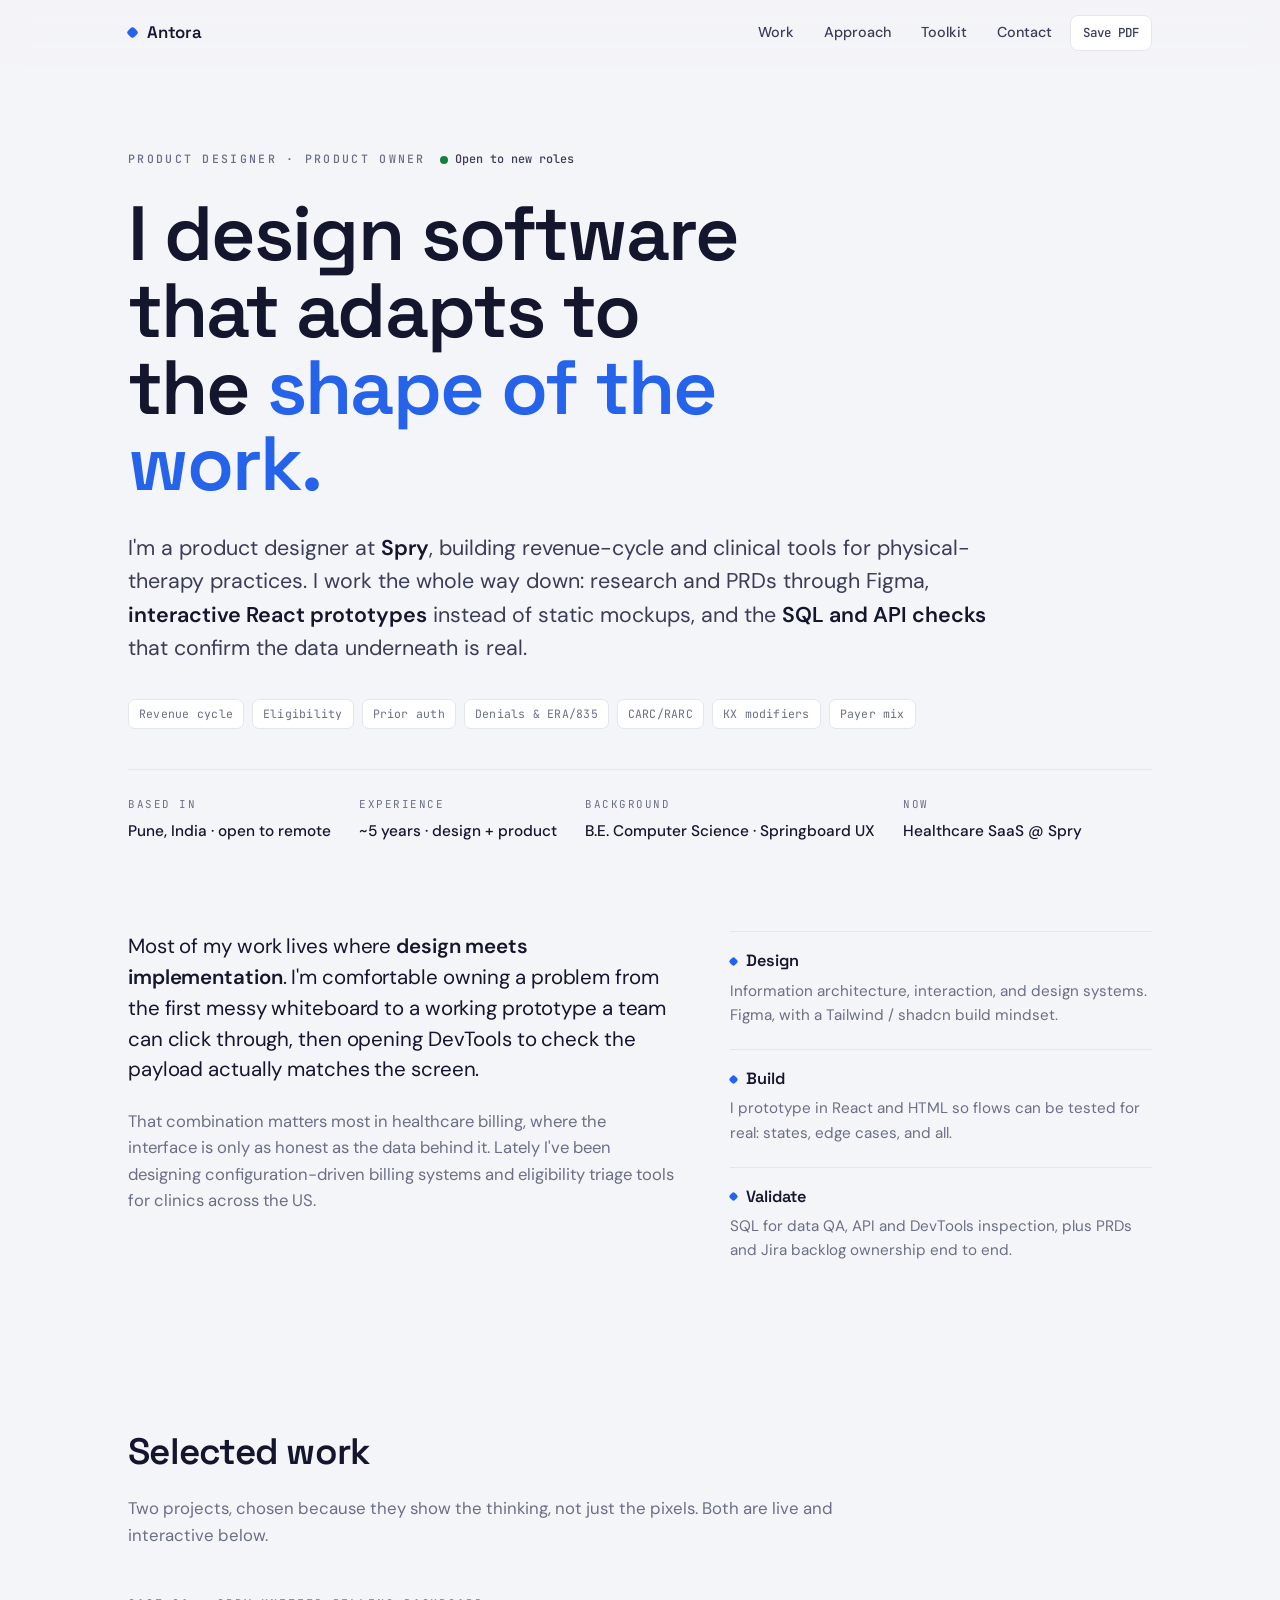
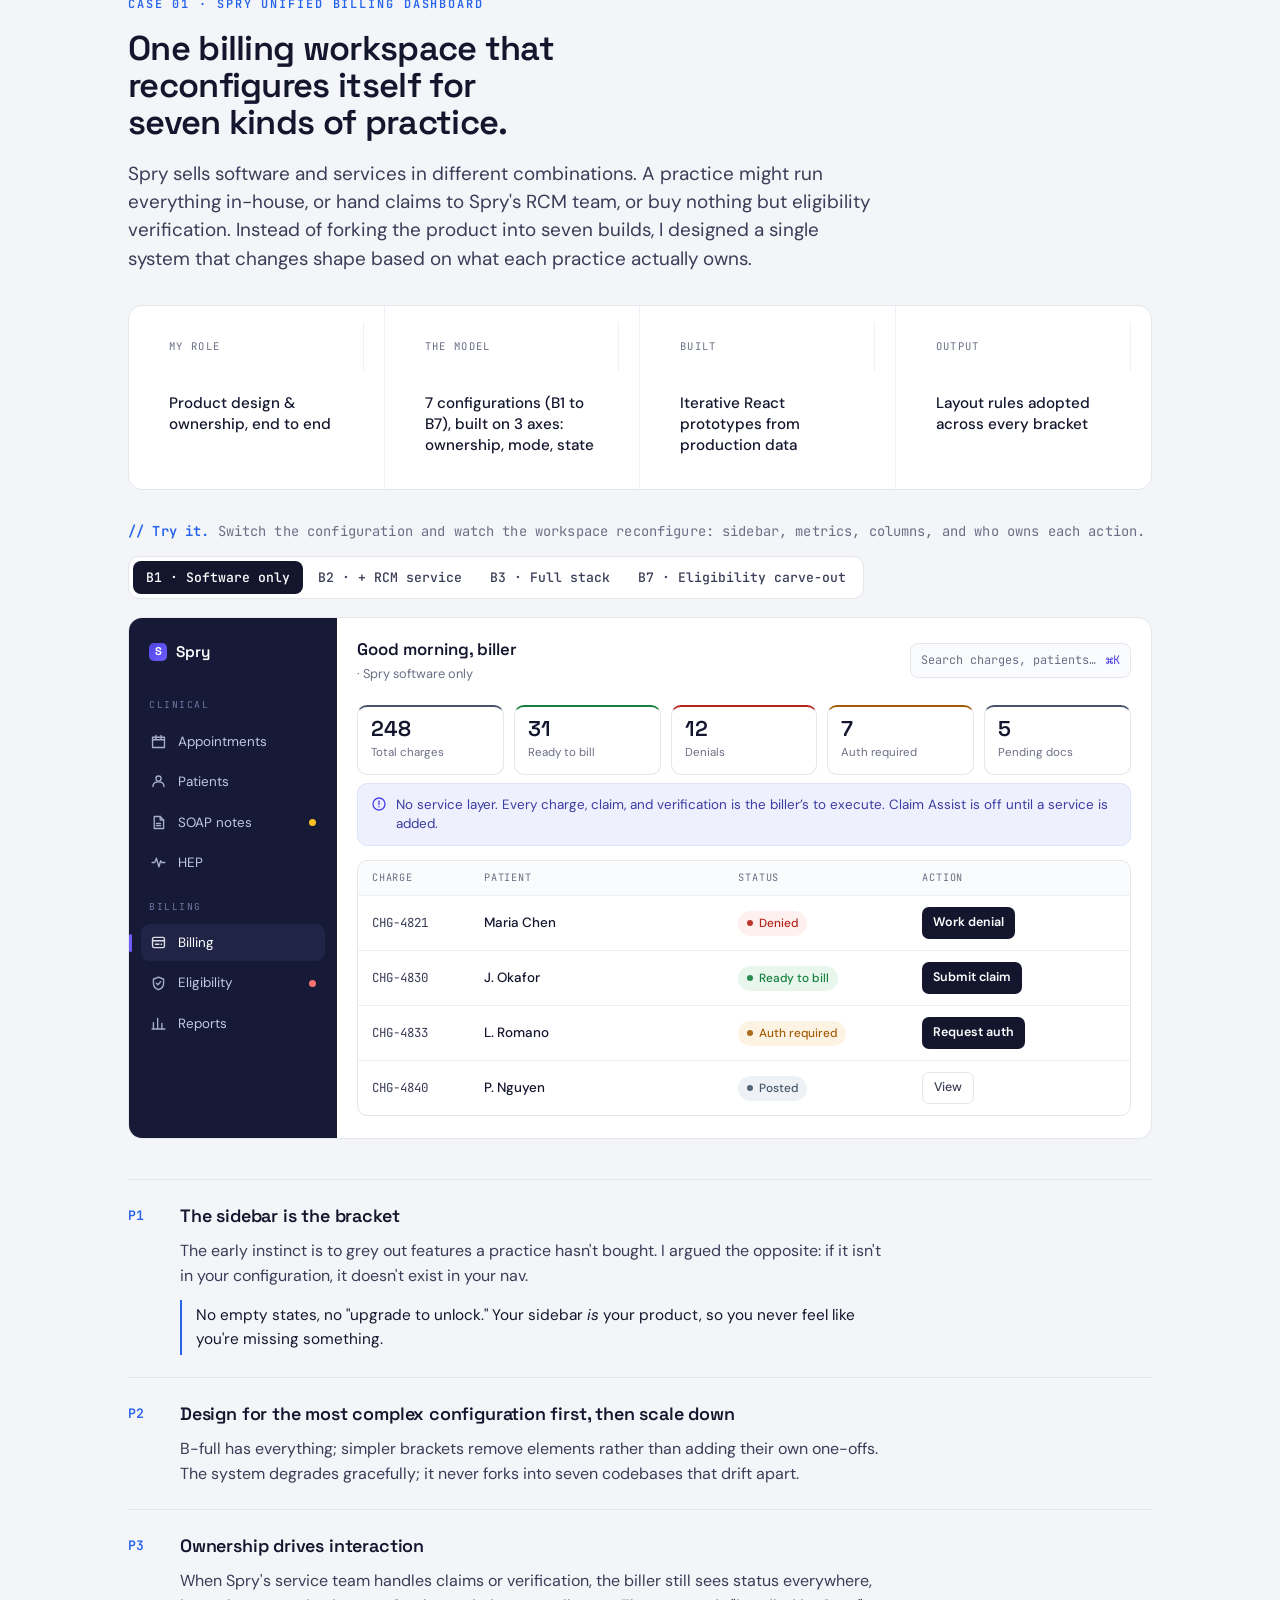
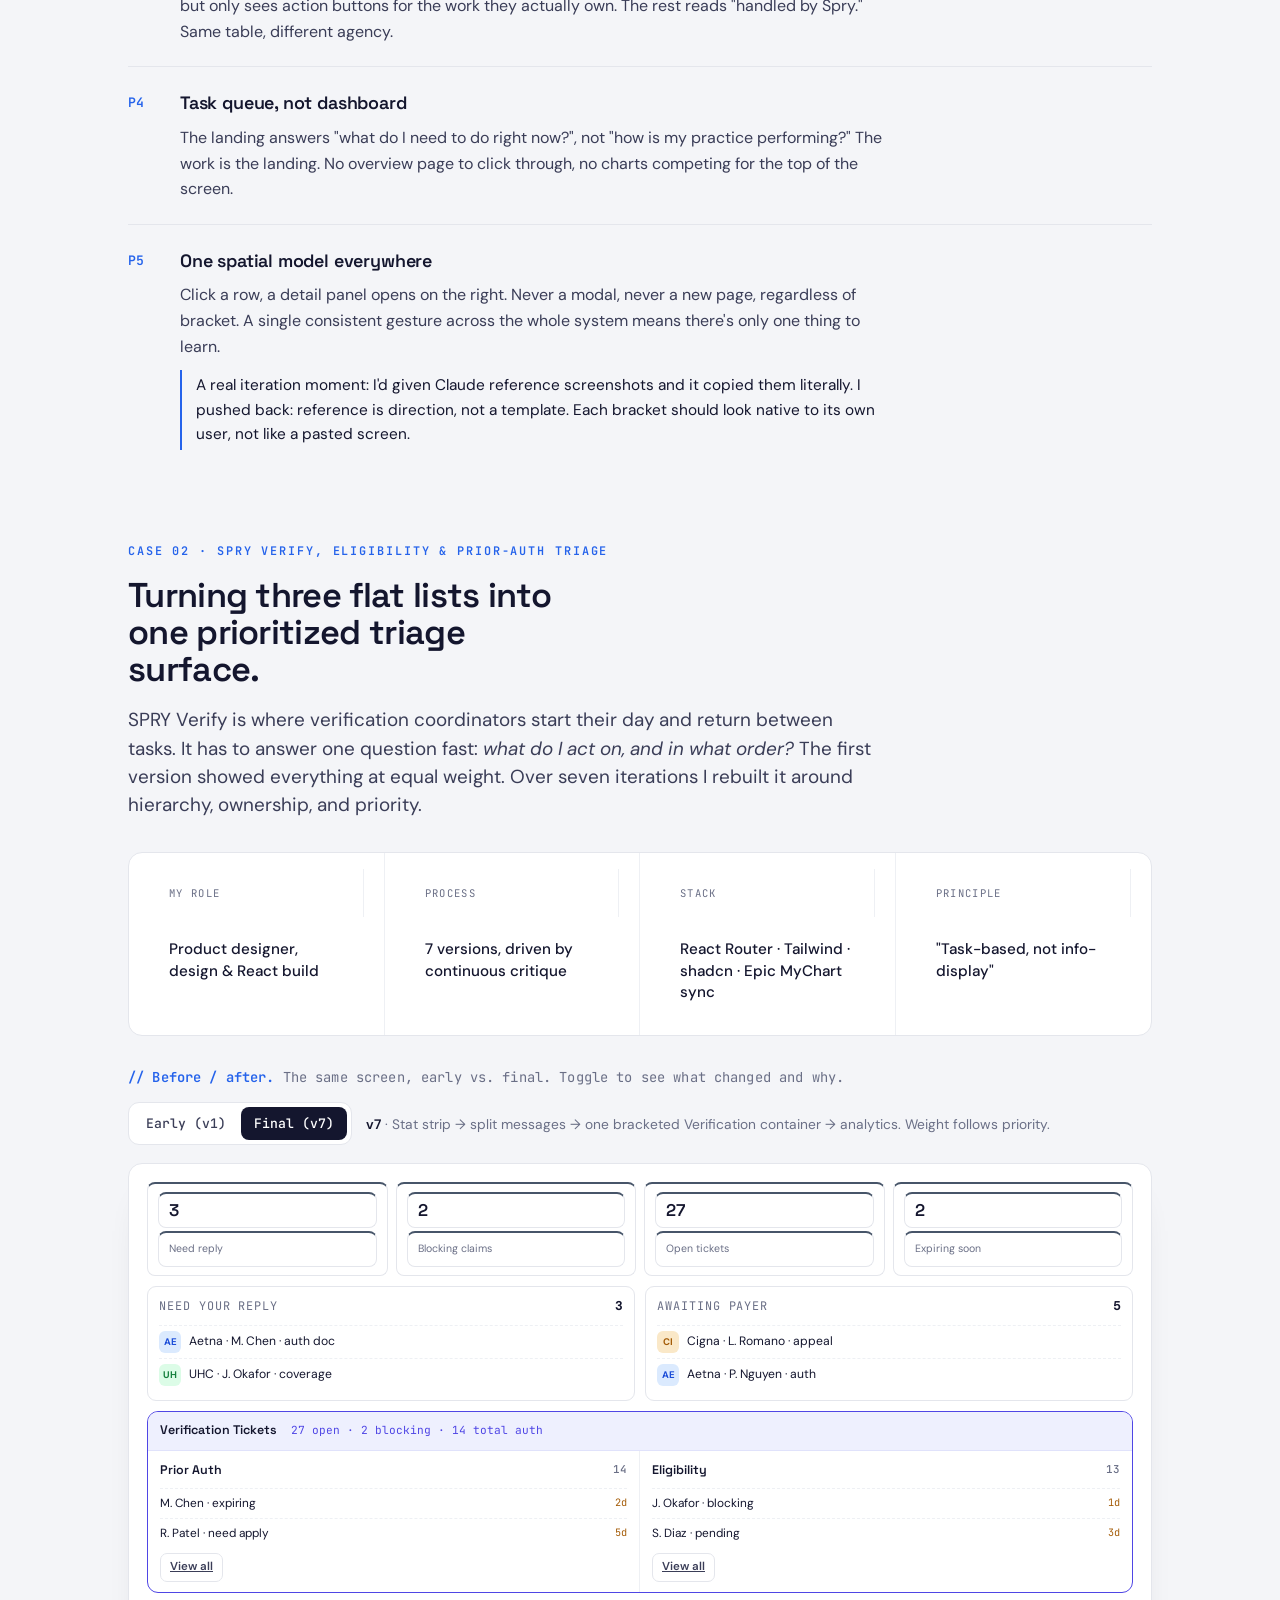
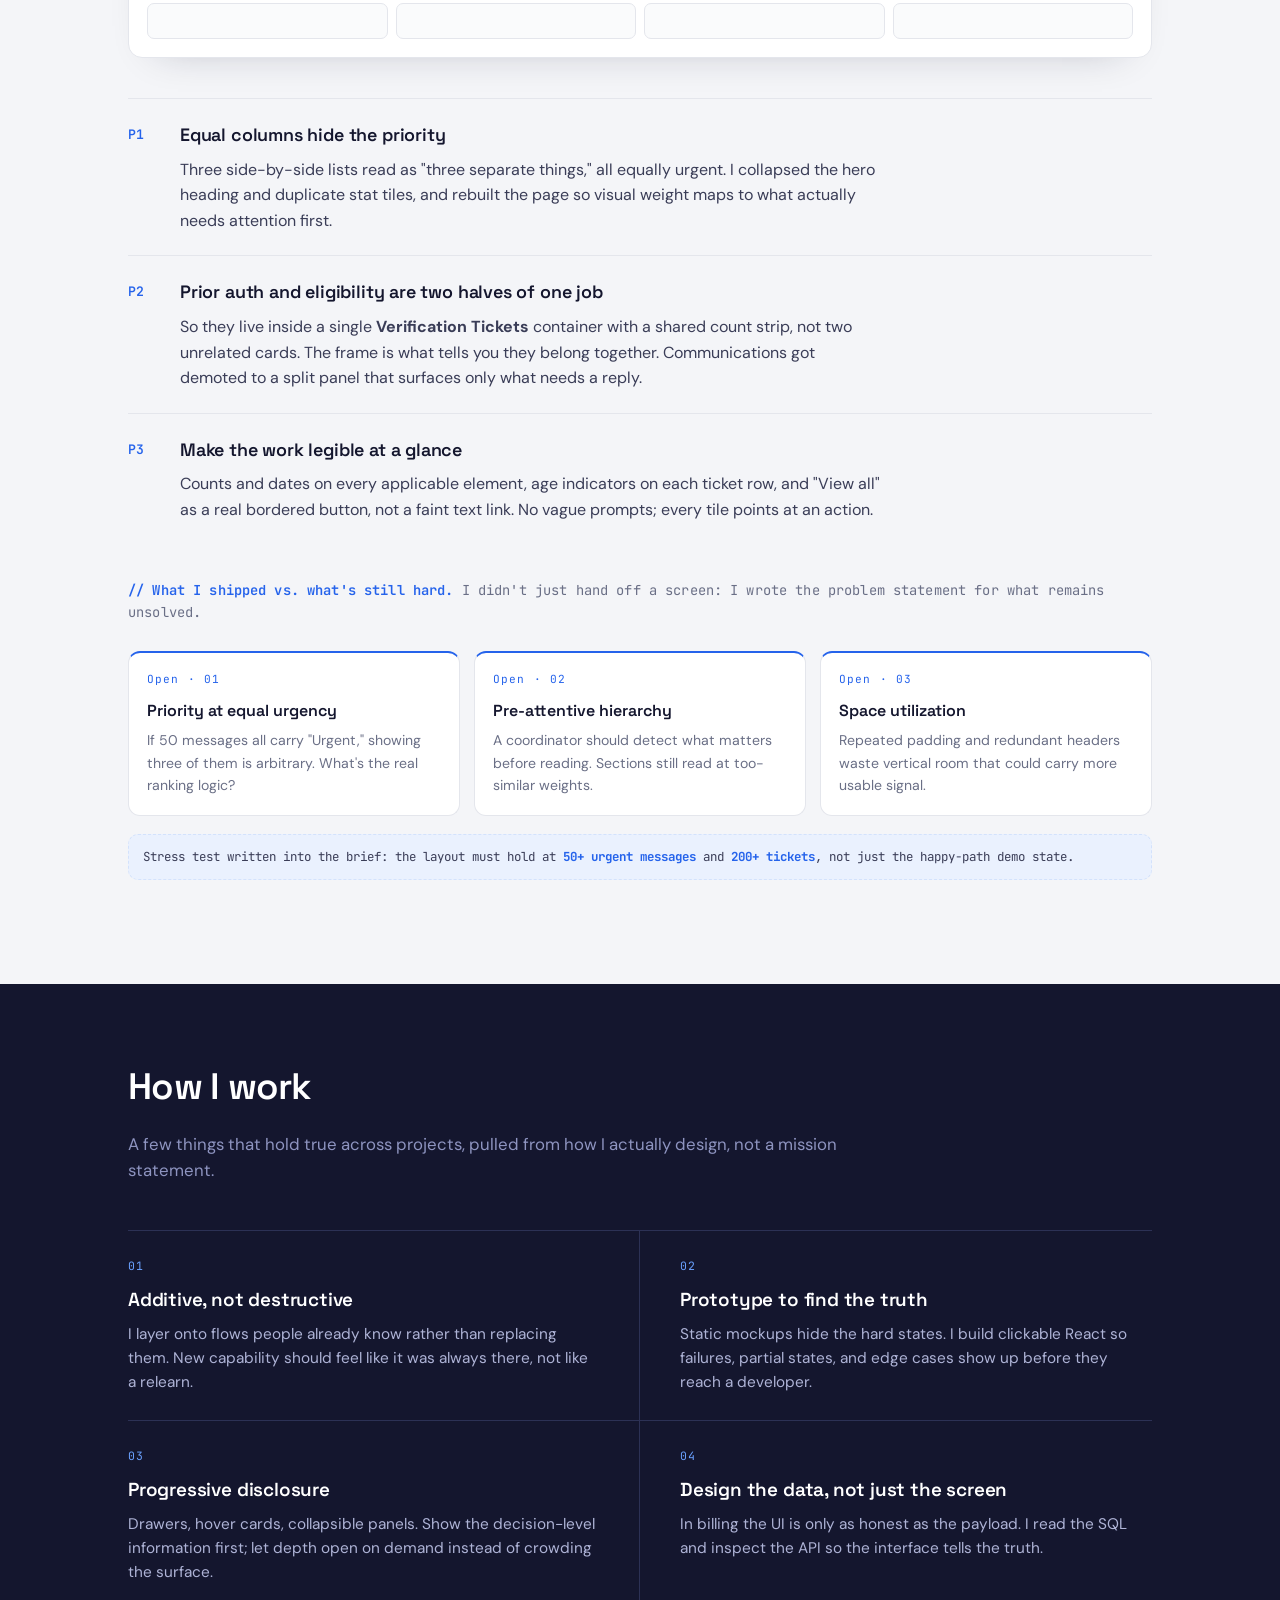
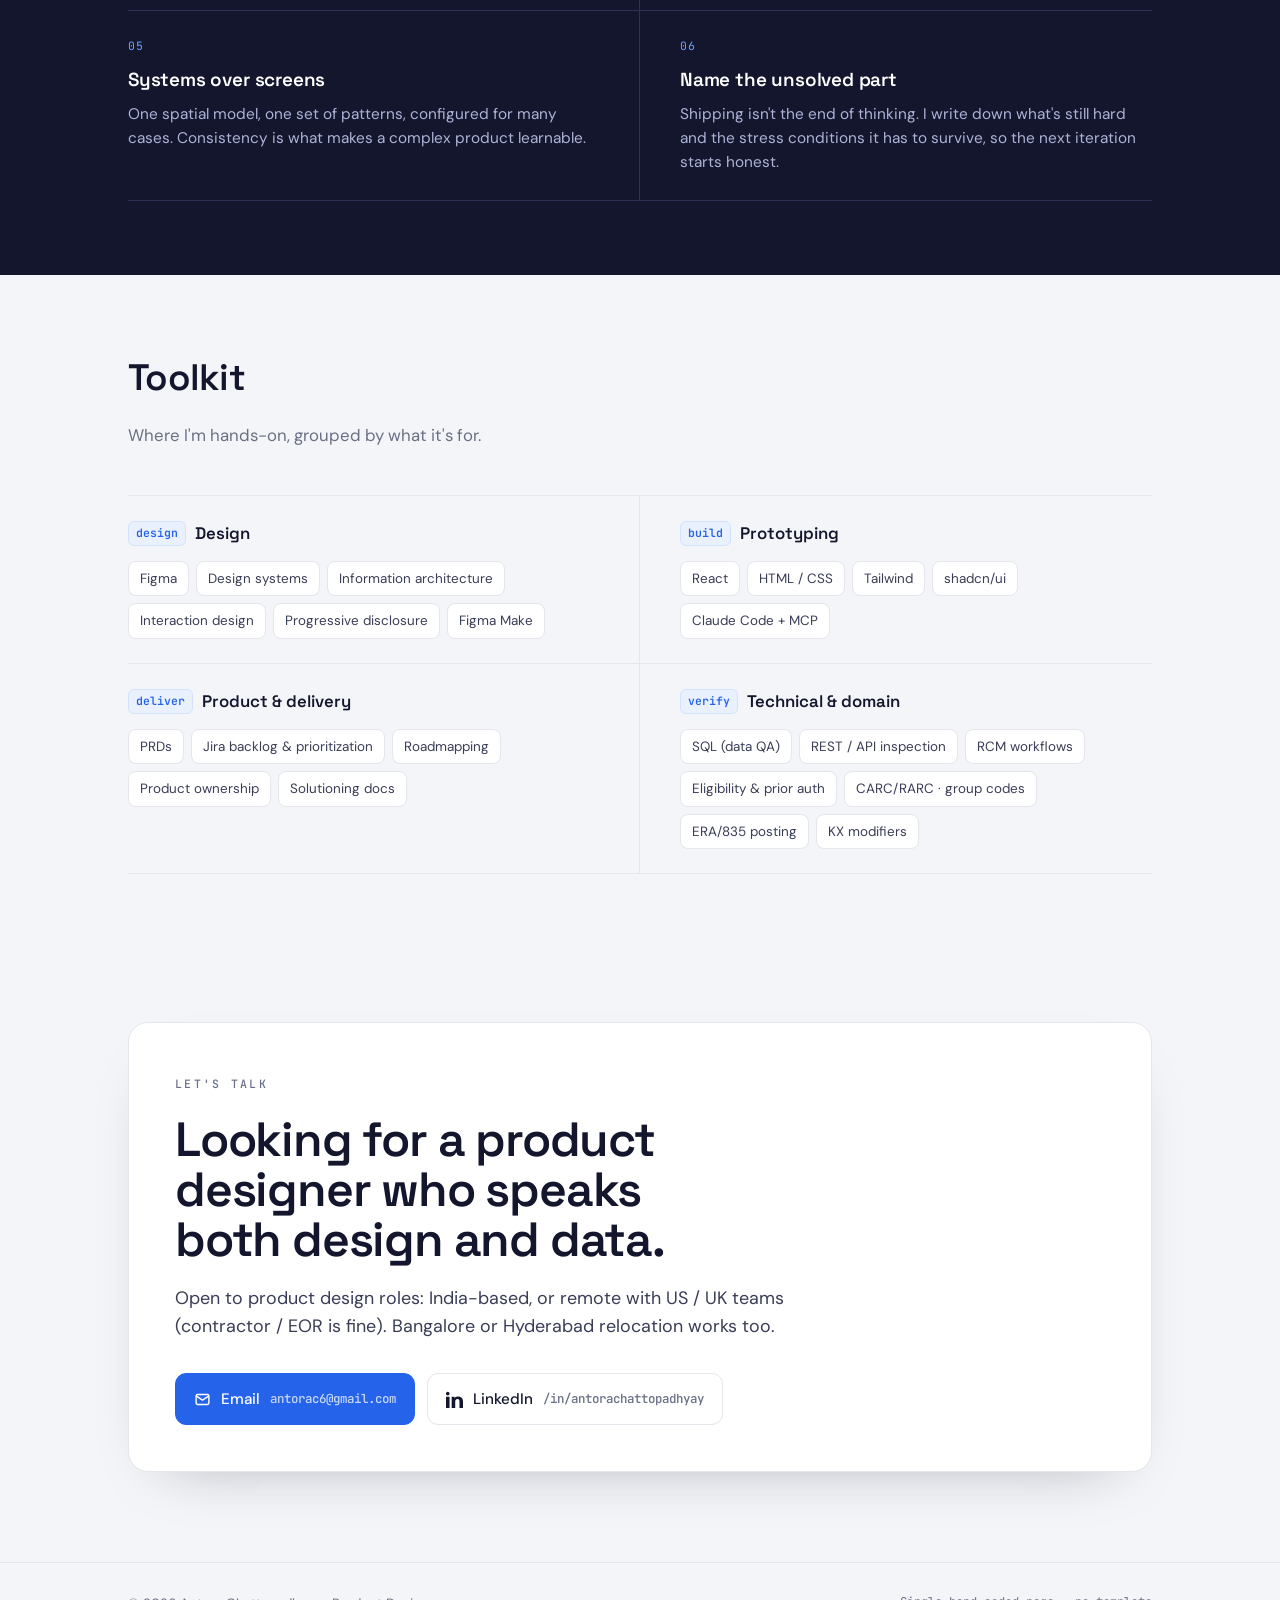
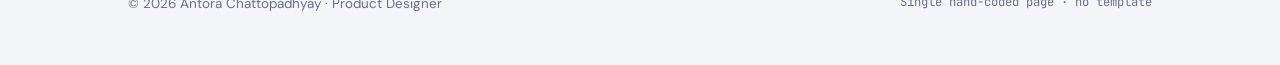
==== index.html @ e003649c "Add files via upload" ====
<!DOCTYPE html>
<html lang="en">
<head>
<meta charset="UTF-8" />
<meta name="viewport" content="width=device-width, initial-scale=1.0" />
<title>Antora Chattopadhyay, Product Designer</title>
<meta name="description" content="Product designer working in healthcare revenue cycle. Systems thinking, React prototypes, and the SQL underneath." />
<link rel="preconnect" href="https://fonts.googleapis.com" />
<link rel="preconnect" href="https://fonts.gstatic.com" crossorigin />
<link href="https://fonts.googleapis.com/css2?family=Space+Grotesk:wght@400;500;600;700&family=DM+Sans:opsz,wght@9..40,400;9..40,500;9..40,600&family=JetBrains+Mono:wght@400;500;600&display=swap" rel="stylesheet" />
<style>
:root{
  --ink:#14162e;
  --ink-soft:#3a3d57;
  --paper:#f4f5f8;
  --surface:#ffffff;
  --line:#e4e6ec;
  --line-2:#eef0f4;
  --muted:#6a6f86;
  --accent:#4f46e5;
  --accent-2:#6d5efc;
  --accent-soft:#eef0fe;
  --blue:#2563eb;
  --blue-2:#6aa1ff;
  --blue-soft:#eaf1fe;
  --blue-line:#d3e2fc;
  /* status (used only inside product demos, where it's functionally true) */
  --red:#b42318; --red-bg:#fef0ef;
  --green:#15803d; --green-bg:#e8f6ec;
  --amber:#a45c08; --amber-bg:#fdf3e2;
  --slate:#475569; --slate-bg:#eef1f5;
  --violet:#6d28d9; --violet-bg:#efe9fd;
  --nav:#161a37; --nav-2:#202547; --nav-line:#2c3155;

  --maxw:1080px;
  --r:14px;
  --ease:cubic-bezier(.22,.61,.36,1);
}
*{box-sizing:border-box}
html{scroll-behavior:smooth}
body{
  margin:0;background:var(--paper);color:var(--ink);
  font-family:"DM Sans",system-ui,-apple-system,Segoe UI,Roboto,sans-serif;
  font-size:17px;line-height:1.6;-webkit-font-smoothing:antialiased;
  text-rendering:optimizeLegibility;
}
.wrap{max-width:var(--maxw);margin:0 auto;padding:0 28px}
::selection{background:#d6e4ff;color:var(--ink)}

a{color:inherit}
.mono{font-family:"JetBrains Mono",ui-monospace,Menlo,monospace}
.eyebrow{
  font-family:"JetBrains Mono",monospace;font-size:.72rem;letter-spacing:.2em;
  text-transform:uppercase;color:var(--muted);font-weight:500;
}
h1,h2,h3{font-family:"Space Grotesk",sans-serif;font-weight:600;color:var(--ink);margin:0}
p{margin:0 0 1.1em}
p:last-child{margin-bottom:0}

/* ---------- nav ---------- */
.nav{
  position:sticky;top:0;z-index:60;
  background:rgba(244,245,248,.82);backdrop-filter:saturate(1.4) blur(14px);
  border-bottom:1px solid transparent;transition:border-color .3s,background .3s;
}
.nav.scrolled{border-bottom-color:var(--line);background:rgba(244,245,248,.92)}
.nav-in{max-width:var(--maxw);margin:0 auto;padding:14px 28px;display:flex;align-items:center;justify-content:space-between;gap:20px}
.brand{font-family:"Space Grotesk";font-weight:600;font-size:1.05rem;letter-spacing:-.01em;display:flex;align-items:center;gap:10px;text-decoration:none}
.brand .dot{width:9px;height:9px;border-radius:3px;background:var(--blue);transform:rotate(45deg);display:inline-block}
.nav-links{display:flex;gap:6px;align-items:center}
.nav-links a{
  text-decoration:none;font-size:.9rem;color:var(--ink-soft);padding:7px 12px;border-radius:8px;
  transition:background .2s,color .2s;font-weight:500;
}
.nav-links a:hover{background:#fff;color:var(--blue)}
.nav-cta{font-family:"JetBrains Mono";font-size:.78rem !important;border:1px solid var(--line);background:#fff}
.nav-cta:hover{border-color:var(--ink)}
.nav-burger{display:none}

/* ---------- hero ---------- */
.hero{padding:84px 0 70px}
.hero .eyebrow{margin-bottom:26px;display:flex;align-items:center;gap:14px}
.avail{display:inline-flex;align-items:center;gap:7px;color:var(--ink-soft);text-transform:none;letter-spacing:normal;font-size:.74rem}
.avail .ping{width:8px;height:8px;border-radius:50%;background:var(--green);box-shadow:0 0 0 0 rgba(21,128,61,.5);animation:ping 2.6s var(--ease) infinite}
@keyframes ping{0%{box-shadow:0 0 0 0 rgba(21,128,61,.45)}70%{box-shadow:0 0 0 9px rgba(21,128,61,0)}100%{box-shadow:0 0 0 0 rgba(21,128,61,0)}}
.hero h1{
  font-size:clamp(2.5rem,6.2vw,4.8rem);line-height:1.0;letter-spacing:-.025em;
  max-width:15ch;
}
.hero h1 .soft{color:var(--blue)}
.hero-lead{font-size:clamp(1.12rem,1.7vw,1.34rem);color:var(--ink-soft);max-width:60ch;margin-top:30px;line-height:1.55}
.hero-lead b{color:var(--ink);font-weight:600}
.domain-strip{
  margin-top:34px;display:flex;flex-wrap:wrap;gap:8px;
}
.domain-strip span{
  font-family:"JetBrains Mono";font-size:.72rem;color:var(--muted);
  border:1px solid var(--line);background:#fff;padding:5px 10px;border-radius:7px;letter-spacing:.02em;
  transition:border-color .2s,color .2s;
}
.domain-strip span:hover{border-color:var(--blue);color:var(--blue)}
.hero-meta{
  margin-top:40px;display:flex;flex-wrap:wrap;gap:28px;padding-top:26px;border-top:1px solid var(--line);
}
.hero-meta div .k{font-family:"JetBrains Mono";font-size:.68rem;letter-spacing:.14em;text-transform:uppercase;color:var(--muted);margin-bottom:5px}
.hero-meta div .v{font-size:.96rem;color:var(--ink);font-weight:500}

/* ---------- section frame ---------- */
section{padding:74px 0}
.sec-head{display:flex;align-items:baseline;gap:18px;margin-bottom:14px;flex-wrap:wrap}
.sec-head .num{font-family:"JetBrains Mono";font-size:.8rem;color:var(--accent);font-weight:600}
.sec-title{font-size:clamp(1.7rem,3vw,2.3rem);letter-spacing:-.02em}
.sec-sub{color:var(--muted);max-width:62ch;font-size:1.05rem;margin-bottom:46px}

/* intro / positioning */
.intro{padding:18px 0 64px}
.intro-grid{display:grid;grid-template-columns:1.3fr 1fr;gap:54px;align-items:start}
.intro-lead{font-size:1.28rem;line-height:1.5;color:var(--ink);letter-spacing:-.005em}
.intro-lead b{font-weight:600}
.cap{border-top:1px solid var(--line);padding-top:16px;margin-bottom:22px}
.cap .ct{font-family:"Space Grotesk";font-weight:600;font-size:1.02rem;margin-bottom:4px;display:flex;align-items:center;gap:9px}
.cap .ct .i{width:7px;height:7px;border-radius:2px;background:var(--blue);transform:rotate(45deg)}
.cap p{font-size:.95rem;color:var(--muted);margin:0}

/* ---------- case study ---------- */
.case{margin-bottom:30px}
.case + .case{padding-top:24px}
.case-tag{font-family:"JetBrains Mono";font-size:.74rem;letter-spacing:.16em;text-transform:uppercase;color:var(--blue);font-weight:600;margin-bottom:16px}
.case h3{font-size:clamp(1.6rem,3vw,2.15rem);letter-spacing:-.02em;line-height:1.08;max-width:20ch}
.case-blurb{font-size:1.18rem;color:var(--ink-soft);max-width:58ch;margin-top:18px;line-height:1.5}
.facts{display:flex;flex-wrap:wrap;gap:0;margin:32px 0 8px;border:1px solid var(--line);border-radius:var(--r);background:#fff;overflow:hidden}
.facts div{flex:1 1 150px;padding:16px 20px;border-right:1px solid var(--line-2)}
.facts div:last-child{border-right:none}
.facts .k{font-family:"JetBrains Mono";font-size:.66rem;letter-spacing:.13em;text-transform:uppercase;color:var(--muted);margin-bottom:6px}
.facts .v{font-size:.95rem;color:var(--ink);font-weight:500;line-height:1.4}

.demo-cap{font-size:.86rem;color:var(--muted);margin:30px 0 14px;font-family:"JetBrains Mono";letter-spacing:.01em}
.demo-cap b{color:var(--blue);font-weight:600}

/* segmented control */
.segwrap{display:flex;align-items:center;gap:14px;flex-wrap:wrap;margin-bottom:18px}
.seg{display:inline-flex;background:#fff;border:1px solid var(--line);border-radius:11px;padding:4px;gap:2px}
.seg button{
  font-family:"JetBrains Mono";font-size:.82rem;font-weight:500;border:none;background:none;cursor:pointer;
  padding:8px 13px;border-radius:8px;color:var(--ink-soft);transition:all .2s var(--ease);white-space:nowrap;
}
.seg button:hover{color:var(--ink)}
.seg button.on{background:var(--ink);color:#fff}
.seg-label{font-size:.86rem;color:var(--muted)}
.seg-label b{color:var(--ink);font-weight:600}

/* product OS demo */
.os-scroll{overflow-x:auto;border-radius:var(--r);-webkit-overflow-scrolling:touch}
.demo-os{
  min-width:760px;background:#fff;border:1px solid var(--line);border-radius:var(--r);
  display:grid;grid-template-columns:208px 1fr;overflow:hidden;
  box-shadow:0 1px 2px rgba(20,22,46,.04),0 18px 40px -28px rgba(20,22,46,.28);
}
.os-rail{background:var(--nav);color:#cfd3ea;padding:16px 12px;display:flex;flex-direction:column;gap:3px;min-height:430px}
.os-rail .rail-brand{display:flex;align-items:center;gap:9px;padding:6px 8px 16px;color:#fff;font-family:"Space Grotesk";font-weight:600;font-size:.96rem}
.os-rail .rail-brand .b{width:18px;height:18px;border-radius:5px;background:linear-gradient(135deg,var(--accent),var(--accent-2));display:grid;place-items:center;color:#fff;font-size:.7rem;font-weight:700}
.rail-zone{font-family:"JetBrains Mono";font-size:.6rem;letter-spacing:.16em;text-transform:uppercase;color:#6f76a3;padding:14px 8px 7px}
.rail-item{
  display:flex;align-items:center;gap:11px;padding:8px 9px;border-radius:9px;font-size:.84rem;color:#c2c7e4;
  transition:background .18s,color .18s;cursor:default;position:relative;
}
.rail-item svg{width:17px;height:17px;flex:none;opacity:.85}
.rail-item.on{background:var(--nav-2);color:#fff}
.rail-item.on::before{content:"";position:absolute;left:-12px;top:50%;transform:translateY(-50%);width:3px;height:18px;border-radius:3px;background:var(--accent-2)}
.rail-item .badge{margin-left:auto;width:7px;height:7px;border-radius:50%;box-shadow:0 0 0 2px var(--nav)}
.rail-item .badge.r{background:#f87171}.rail-item .badge.a{background:#fbbf24}

.os-main{padding:18px 20px 22px;display:flex;flex-direction:column;min-width:0}
.os-top{display:flex;align-items:center;justify-content:space-between;gap:12px;margin-bottom:4px}
.os-top .greet{font-family:"Space Grotesk";font-weight:600;font-size:1.05rem;color:var(--ink)}
.os-top .greet small{display:block;font-family:"DM Sans";font-weight:400;font-size:.8rem;color:var(--muted);margin-top:2px}
.os-search{font-family:"JetBrains Mono";font-size:.74rem;color:var(--muted);border:1px solid var(--line);border-radius:8px;padding:7px 10px;background:#fafbfc;min-width:160px;display:flex;justify-content:space-between;gap:10px}
.os-search .k{color:var(--accent)}

.kpis{display:flex;gap:10px;flex-wrap:wrap;margin:16px 0 8px}
.kpi{flex:1 1 110px;border:1px solid var(--line);border-top:2px solid var(--slate);border-radius:10px;padding:11px 13px;background:#fff;min-width:96px}
.kpi.spry{border-top-color:var(--accent-2)}
.kpi.red{border-top-color:var(--red)}
.kpi.green{border-top-color:var(--green)}
.kpi.amber{border-top-color:var(--amber)}
.kpi .n{font-family:"Space Grotesk";font-weight:600;font-size:1.34rem;color:var(--ink);line-height:1}
.kpi .l{font-size:.72rem;color:var(--muted);margin-top:5px;display:flex;align-items:center;gap:5px}
.kpi .l .own{font-family:"JetBrains Mono";font-size:.6rem;color:var(--accent);border:1px solid var(--accent-soft);background:var(--accent-soft);padding:1px 5px;border-radius:5px}

.os-note{display:flex;gap:9px;align-items:flex-start;background:var(--accent-soft);border:1px solid #e0e2fb;border-radius:10px;padding:11px 13px;margin:8px 0 4px;font-size:.84rem;color:#3b3da0;line-height:1.45}
.os-note .ic{flex:none;width:16px;height:16px;margin-top:1px}

/* table */
.tbl{margin-top:14px;border:1px solid var(--line);border-radius:10px;overflow:hidden}
.tbl .tr{display:grid;grid-template-columns:104px 1.4fr 1fr 1.1fr;align-items:center;gap:8px;padding:11px 14px;font-size:.84rem;border-bottom:1px solid var(--line-2)}
.tbl .tr:last-child{border-bottom:none}
.tbl .th{background:#fafbfc;color:var(--muted);font-family:"JetBrains Mono";font-size:.64rem;letter-spacing:.08em;text-transform:uppercase;padding-top:9px;padding-bottom:9px}
.tbl .cid{font-family:"JetBrains Mono";font-size:.78rem;color:var(--ink-soft)}
.tbl .nm{color:var(--ink);font-weight:500}
.pill{display:inline-flex;align-items:center;gap:6px;font-size:.74rem;font-weight:500;padding:3px 9px;border-radius:20px;white-space:nowrap}
.pill::before{content:"";width:6px;height:6px;border-radius:50%;background:currentColor;opacity:.9}
.pill.red{color:var(--red);background:var(--red-bg)}
.pill.green{color:var(--green);background:var(--green-bg)}
.pill.amber{color:var(--amber);background:var(--amber-bg)}
.pill.slate{color:var(--slate);background:var(--slate-bg)}
.act-do{font-size:.78rem;font-weight:600;color:#fff;background:var(--ink);border-radius:7px;padding:6px 11px;display:inline-block}
.act-view{font-size:.78rem;font-weight:500;color:var(--ink-soft);border:1px solid var(--line);border-radius:7px;padding:5px 11px;display:inline-block}
.act-spry{font-family:"JetBrains Mono";font-size:.72rem;font-weight:500;color:var(--accent);background:var(--accent-soft);border:1px solid #e0e2fb;border-radius:7px;padding:5px 9px;display:inline-flex;align-items:center;gap:6px}
.act-spry::before{content:"";width:5px;height:5px;border-radius:50%;background:var(--accent-2)}

/* B7 cards */
.cards{display:grid;grid-template-columns:repeat(3,1fr);gap:12px;margin-top:14px}
.vcard{border:1px solid var(--line);border-radius:10px;overflow:hidden;background:#fff}
.vcard .vh{display:flex;align-items:center;justify-content:space-between;padding:11px 13px;border-bottom:1px solid var(--line-2);background:#fafbfc}
.vcard .vh .t{font-family:"Space Grotesk";font-weight:600;font-size:.86rem}
.vcard .vh .c{font-family:"JetBrains Mono";font-size:.72rem;background:var(--ink);color:#fff;border-radius:20px;padding:2px 8px}
.vcard ul{list-style:none;margin:0;padding:8px 13px 11px}
.vcard li{display:flex;align-items:center;justify-content:space-between;gap:8px;padding:6px 0;font-size:.79rem;border-bottom:1px dashed var(--line-2)}
.vcard li:last-child{border-bottom:none}
.vcard li .nm{color:var(--ink);font-weight:500}
.vcard li .meta{font-family:"JetBrains Mono";font-size:.66rem;color:var(--muted)}
.os-fade{transition:opacity .3s var(--ease)}
.os-fade.swapping{opacity:.35}

/* decisions / principles list inside case */
.moves{margin-top:40px}
.move{display:grid;grid-template-columns:34px 1fr;gap:18px;padding:22px 0;border-top:1px solid var(--line)}
.move .mi{font-family:"JetBrains Mono";font-size:.82rem;color:var(--blue);font-weight:600;padding-top:3px}
.move h4{font-family:"Space Grotesk";font-weight:600;font-size:1.12rem;margin:0 0 7px;letter-spacing:-.01em;color:var(--ink)}
.move p{font-size:1rem;color:var(--ink-soft);margin:0;max-width:64ch}
.move .q{margin-top:11px;font-style:normal;border-left:2px solid var(--blue);padding:3px 0 3px 14px;color:var(--ink);font-size:.96rem}

/* verify before/after */
.ba{background:#fff;border:1px solid var(--line);border-radius:var(--r);padding:18px;box-shadow:0 18px 40px -30px rgba(20,22,46,.3)}
.ba-mini{min-width:0}
/* early = flat 3 cols */
.flat3{display:grid;grid-template-columns:repeat(3,1fr);gap:10px}
.flatcol{border:1px solid var(--line);border-radius:9px;padding:10px}
.flatcol .ft{font-weight:600;font-size:.82rem;font-family:"Space Grotesk";margin-bottom:8px}
.flatcol .fr{font-size:.74rem;color:var(--muted);padding:6px 0;border-top:1px dashed var(--line-2)}
.flat-hero{height:26px;border-radius:8px;background:linear-gradient(90deg,#eef0f4,#f6f7fa);margin-bottom:10px;border:1px solid var(--line-2)}
.flat-tiles{display:grid;grid-template-columns:repeat(4,1fr);gap:8px;margin-bottom:12px}
.flat-tiles div{height:46px;border:1px solid var(--line);border-radius:8px;background:#fafbfc}
.dim{opacity:.6}
/* final = hierarchy */
.fin-tiles{display:grid;grid-template-columns:repeat(4,1fr);gap:8px;margin-bottom:10px}
.fin-tiles div{border:1px solid var(--line);border-top:2px solid var(--slate);border-radius:8px;padding:8px 10px}
.fin-tiles .n{font-family:"Space Grotesk";font-weight:600;font-size:1.06rem;line-height:1}
.fin-tiles .l{font-size:.66rem;color:var(--muted);margin-top:3px}
.fin-msgs{display:grid;grid-template-columns:1fr 1fr;gap:10px;margin-bottom:10px}
.msgbox{border:1px solid var(--line);border-radius:9px;padding:9px 11px}
.msgbox .mt{display:flex;justify-content:space-between;align-items:center;font-size:.74rem;font-family:"JetBrains Mono";color:var(--muted);text-transform:uppercase;letter-spacing:.08em;margin-bottom:8px}
.msgbox .mt b{color:var(--ink);font-family:"DM Sans";text-transform:none;letter-spacing:0;font-size:.8rem}
.msgrow{display:flex;align-items:center;gap:8px;padding:5px 0;font-size:.76rem;border-top:1px dashed var(--line-2)}
.av{width:22px;height:22px;border-radius:6px;display:grid;place-items:center;font-size:.6rem;font-weight:700;flex:none}
.av.ae{background:#dbeafe;color:#1d4ed8}.av.ci{background:#fae8c8;color:#a45c08}.av.uh{background:#dcfce7;color:#15803d}
.vt-frame{border:1.5px solid var(--accent);border-radius:11px;overflow:hidden;margin-bottom:10px}
.vt-strip{display:flex;align-items:center;gap:14px;padding:9px 12px;background:var(--accent-soft);border-bottom:1px solid #e0e2fb;font-size:.78rem}
.vt-strip .vtitle{font-family:"Space Grotesk";font-weight:600;color:var(--ink)}
.vt-strip .vmeta{font-family:"JetBrains Mono";font-size:.7rem;color:var(--accent)}
.vt-body{display:grid;grid-template-columns:1fr 1fr;gap:0}
.vt-half{padding:10px 12px}
.vt-half:first-child{border-right:1px solid var(--line-2)}
.vt-half .hh{display:flex;justify-content:space-between;font-size:.78rem;font-weight:600;font-family:"Space Grotesk";margin-bottom:7px}
.vt-half .hh .c{font-family:"JetBrains Mono";font-weight:500;font-size:.68rem;color:var(--muted)}
.vt-row{display:flex;align-items:center;justify-content:space-between;font-size:.74rem;padding:5px 0;border-top:1px dashed var(--line-2)}
.vt-row .age{font-family:"JetBrains Mono";font-size:.64rem;color:var(--amber)}
.viewall{font-size:.72rem;font-weight:600;border:1px solid var(--line);border-radius:7px;padding:4px 9px;color:var(--ink-soft);display:inline-block;margin-top:6px}
.fin-analytics{display:grid;grid-template-columns:repeat(4,1fr);gap:8px}
.fin-analytics div{height:36px;border:1px solid var(--line);border-radius:7px;background:#fafbfc}

/* open problems */
.probs{display:grid;grid-template-columns:repeat(3,1fr);gap:14px;margin-top:28px}
.prob{border:1px solid var(--line);border-top:2px solid var(--blue);border-radius:12px;padding:18px;background:#fff;transition:transform .2s var(--ease),border-color .2s}
.prob:hover{transform:translateY(-2px);border-color:var(--blue-line)}
.prob .pn{font-family:"JetBrains Mono";font-size:.7rem;color:var(--blue);letter-spacing:.1em}
.prob h5{font-family:"Space Grotesk";font-weight:600;font-size:1rem;margin:9px 0 6px}
.prob p{font-size:.88rem;color:var(--muted);margin:0}
.stress{margin-top:18px;font-family:"JetBrains Mono";font-size:.78rem;color:var(--ink-soft);background:var(--blue-soft);border:1px dashed var(--blue-line);border-radius:10px;padding:12px 14px}
.stress b{color:var(--blue)}

/* approach */
.approach{background:var(--ink);color:#dfe2f1}
.approach .eyebrow{color:#8e94c0}
.approach .sec-title{color:#fff}
.approach .num{color:var(--accent-2)}
.principles{display:grid;grid-template-columns:1fr 1fr;gap:0;margin-top:34px;border-top:1px solid var(--nav-line)}
.pr{padding:26px 0;border-bottom:1px solid var(--nav-line)}
.pr:nth-child(odd){padding-right:40px;border-right:1px solid var(--nav-line)}
.pr:nth-child(even){padding-left:40px}
.pr .pk{font-family:"JetBrains Mono";font-size:.72rem;color:var(--blue-2);letter-spacing:.12em;margin-bottom:9px}
.pr h4{font-family:"Space Grotesk";font-weight:600;font-size:1.18rem;color:#fff;margin:0 0 8px;letter-spacing:-.01em}
.pr p{font-size:.96rem;color:#aeb3d6;margin:0;line-height:1.55}

/* toolkit */
.kit{display:grid;grid-template-columns:repeat(2,1fr);gap:0;border-top:1px solid var(--line)}
.kitcol{padding:24px 0;border-bottom:1px solid var(--line)}
.kitcol:nth-child(odd){padding-right:40px;border-right:1px solid var(--line)}
.kitcol:nth-child(even){padding-left:40px}
.kitcol .kt{font-family:"Space Grotesk";font-weight:600;font-size:1.05rem;margin-bottom:14px;display:flex;align-items:center;gap:9px}
.kitcol .kt .i{font-family:"JetBrains Mono";font-size:.72rem;color:var(--blue);border:1px solid var(--blue-line);background:var(--blue-soft);border-radius:6px;padding:2px 7px}
.tags{display:flex;flex-wrap:wrap;gap:7px}
.tags span{font-size:.84rem;color:var(--ink-soft);border:1px solid var(--line);background:#fff;padding:6px 11px;border-radius:8px;transition:border-color .2s,color .2s}
.tags span:hover{border-color:var(--blue);color:var(--blue)}

/* contact */
.contact{padding-bottom:90px}
.contact-card{background:#fff;border:1px solid var(--line);border-radius:20px;padding:46px;box-shadow:0 24px 60px -40px rgba(20,22,46,.4)}
.contact h2{font-size:clamp(1.9rem,4vw,3rem);letter-spacing:-.025em;max-width:18ch;line-height:1.05}
.contact p{font-size:1.12rem;color:var(--ink-soft);max-width:54ch;margin-top:18px}
.contact-links{display:flex;flex-wrap:wrap;gap:12px;margin-top:32px}
.clink{display:inline-flex;align-items:center;gap:10px;text-decoration:none;font-weight:500;font-size:.95rem;padding:13px 18px;border-radius:11px;border:1px solid var(--line);background:#fff;color:var(--ink);transition:all .2s var(--ease)}
.clink:hover{border-color:var(--ink);transform:translateY(-1px)}
.clink.primary{background:var(--blue);color:#fff;border-color:var(--blue)}
.clink.primary:hover{background:#1d4ed8}
.clink svg{width:17px;height:17px}
.clink .ph{font-family:"JetBrains Mono";font-size:.78rem;color:var(--muted)}
.clink.primary .ph{color:#c7d8fb}

footer{border-top:1px solid var(--line);padding:30px 0 50px;color:var(--muted);font-size:.84rem;display:flex;justify-content:space-between;flex-wrap:wrap;gap:12px}
footer .mono{font-size:.76rem}

/* reveal */
.rv{opacity:0;transform:translateY(18px);transition:opacity .7s var(--ease),transform .7s var(--ease)}
.rv.in{opacity:1;transform:none}

/* focus */
a:focus-visible,button:focus-visible{outline:2px solid var(--blue);outline-offset:3px;border-radius:6px}

/* ---------- responsive ---------- */
@media(max-width:860px){
  .intro-grid{grid-template-columns:1fr;gap:34px}
  .principles{grid-template-columns:1fr}
  .pr:nth-child(odd){padding-right:0;border-right:none}
  .pr:nth-child(even){padding-left:0}
  .kit{grid-template-columns:1fr}
  .kitcol:nth-child(odd){padding-right:0;border-right:none}
  .kitcol:nth-child(even){padding-left:0}
  .probs{grid-template-columns:1fr}
  .cards{grid-template-columns:1fr}
}
@media(max-width:680px){
  .wrap{padding:0 20px}
  .nav-in{padding:12px 20px}
  .nav-links{display:none}
  .nav-links.open{display:flex;position:absolute;top:56px;right:14px;flex-direction:column;background:#fff;border:1px solid var(--line);border-radius:12px;padding:8px;box-shadow:0 20px 40px -20px rgba(20,22,46,.35)}
  .nav-burger{display:inline-flex;flex-direction:column;gap:4px;background:none;border:none;cursor:pointer;padding:8px}
  .nav-burger span{width:20px;height:2px;background:var(--ink);border-radius:2px}
  .hero{padding:54px 0 48px}
  section{padding:54px 0}
  .contact-card{padding:30px 22px}
  .facts div{flex:1 1 50%;border-bottom:1px solid var(--line-2)}
  .fin-msgs,.fin-analytics,.flat-tiles,.fin-tiles{grid-template-columns:1fr 1fr}
  .move{grid-template-columns:1fr;gap:6px}
}

@media(prefers-reduced-motion:reduce){
  *{animation:none !important;scroll-behavior:auto !important}
  .rv{opacity:1;transform:none;transition:none}
  .os-fade{transition:none}
}

/* ---------- print / PDF ---------- */
@media print{
  body{background:#fff;font-size:11pt}
  .nav,.nav-burger,.seg,.os-scroll .demo-os{box-shadow:none}
  .nav{position:static;backdrop-filter:none;border-bottom:1px solid #ccc}
  .nav-cta{display:none}
  .approach{background:#fff;color:#000}
  .approach .sec-title,.pr h4{color:#000}
  .pr p{color:#333}
  .principles,.pr:nth-child(odd){border-color:#ddd}
  .rv{opacity:1 !important;transform:none !important}
  .os-scroll{overflow:visible}
  .demo-os{min-width:0;page-break-inside:avoid}
  section{padding:24px 0;page-break-inside:avoid}
  .case{page-break-inside:avoid}
  .contact-card{box-shadow:none;border:1px solid #ccc}
  a{text-decoration:none}
}
</style>
</head>
<body>

<header class="nav" id="nav">
  <div class="nav-in">
    <a href="#top" class="brand"><span class="dot"></span>Antora</a>
    <nav class="nav-links" id="links">
      <a href="#work">Work</a>
      <a href="#approach">Approach</a>
      <a href="#toolkit">Toolkit</a>
      <a href="#contact">Contact</a>
      <a href="#" class="nav-cta mono" onclick="window.print();return false;">Save&nbsp;PDF</a>
    </nav>
    <button class="nav-burger" id="burger" aria-label="Menu"><span></span><span></span><span></span></button>
  </div>
</header>

<main>
  <!-- HERO -->
  <section class="hero" id="top">
    <div class="wrap">
      <div class="eyebrow">
        <span>Product Designer · Product Owner</span>
        <span class="avail"><span class="ping"></span>Open to new roles</span>
      </div>
      <h1>I design software that adapts to the&nbsp;<span class="soft">shape of the work.</span></h1>
      <p class="hero-lead">
        I'm a product designer at <b>Spry</b>, building revenue-cycle and clinical tools for physical-therapy practices.
        I work the whole way down: research and PRDs through Figma, <b>interactive React prototypes</b> instead of static mockups, and the <b>SQL and API checks</b> that confirm the data underneath is real.
      </p>
      <div class="domain-strip">
        <span>Revenue cycle</span><span>Eligibility</span><span>Prior auth</span><span>Denials &amp; ERA/835</span><span>CARC/RARC</span><span>KX modifiers</span><span>Payer mix</span>
      </div>
      <div class="hero-meta">
        <div><div class="k">Based in</div><div class="v">Pune, India · open to remote</div></div>
        <div><div class="k">Experience</div><div class="v">~5 years · design + product</div></div>
        <div><div class="k">Background</div><div class="v">B.E. Computer Science · Springboard UX</div></div>
        <div><div class="k">Now</div><div class="v">Healthcare SaaS @ Spry</div></div>
      </div>
    </div>
  </section>

  <!-- POSITIONING -->
  <section class="intro">
    <div class="wrap">
      <div class="intro-grid rv">
        <div>
          <p class="intro-lead">
            Most of my work lives where <b>design meets implementation</b>. I'm comfortable owning a problem from the first messy whiteboard to a working prototype a team can click through, then opening DevTools to check the payload actually matches the screen.
          </p>
          <p style="color:var(--muted);font-size:1.04rem;margin-top:18px">
            That combination matters most in healthcare billing, where the interface is only as honest as the data behind it. Lately I've been designing configuration-driven billing systems and eligibility triage tools for clinics across the US.
          </p>
        </div>
        <div>
          <div class="cap">
            <div class="ct"><span class="i"></span>Design</div>
            <p>Information architecture, interaction, and design systems. Figma, with a Tailwind / shadcn build mindset.</p>
          </div>
          <div class="cap">
            <div class="ct"><span class="i"></span>Build</div>
            <p>I prototype in React and HTML so flows can be tested for real: states, edge cases, and all.</p>
          </div>
          <div class="cap">
            <div class="ct"><span class="i"></span>Validate</div>
            <p>SQL for data QA, API and DevTools inspection, plus PRDs and Jira backlog ownership end to end.</p>
          </div>
        </div>
      </div>
    </div>
  </section>

  <!-- WORK -->
  <section class="work" id="work">
    <div class="wrap">
      <div class="sec-head rv">
        <h2 class="sec-title">Selected work</h2>
      </div>
      <p class="sec-sub rv">Two projects, chosen because they show the thinking, not just the pixels. Both are live and interactive below.</p>

      <!-- CASE 01 : UBD -->
      <article class="case rv">
        <div class="case-tag">Case 01 · Spry Unified Billing Dashboard</div>
        <h3>One billing workspace that reconfigures itself for seven kinds of practice.</h3>
        <p class="case-blurb">
          Spry sells software and services in different combinations. A practice might run everything in-house, or hand claims to Spry's RCM team, or buy nothing but eligibility verification. Instead of forking the product into seven builds, I designed a single system that changes shape based on what each practice actually owns.
        </p>

        <div class="facts">
          <div><div class="k">My role</div><div class="v">Product design &amp; ownership, end to end</div></div>
          <div><div class="k">The model</div><div class="v">7 configurations (B1 to B7), built on 3 axes: ownership, mode, state</div></div>
          <div><div class="k">Built</div><div class="v">Iterative React prototypes from production data</div></div>
          <div><div class="k">Output</div><div class="v">Layout rules adopted across every bracket</div></div>
        </div>

        <p class="demo-cap"><b>// Try it.</b> Switch the configuration and watch the workspace reconfigure: sidebar, metrics, columns, and who owns each action.</p>

        <div class="segwrap">
          <div class="seg" id="brkSeg" role="tablist" aria-label="Configuration">
            <button class="on" data-b="B1" role="tab">B1 · Software only</button>
            <button data-b="B2" role="tab">B2 · + RCM service</button>
            <button data-b="B3" role="tab">B3 · Full stack</button>
            <button data-b="B7" role="tab">B7 · Eligibility carve-out</button>
          </div>
        </div>

        <div class="os-scroll">
          <div class="demo-os">
            <aside class="os-rail" id="osRail"></aside>
            <div class="os-main">
              <div class="os-top">
                <div class="greet" id="osGreet">Good morning, biller<small id="osSub"></small></div>
                <div class="os-search"><span>Search charges, patients…</span><span class="k">⌘K</span></div>
              </div>
              <div class="os-fade" id="osBody"></div>
            </div>
          </div>
        </div>

        <div class="moves">
          <div class="move">
            <div class="mi">P1</div>
            <div>
              <h4>The sidebar is the bracket</h4>
              <p>The early instinct is to grey out features a practice hasn't bought. I argued the opposite: if it isn't in your configuration, it doesn't exist in your nav.</p>
              <p class="q">No empty states, no "upgrade to unlock." Your sidebar <i>is</i> your product, so you never feel like you're missing something.</p>
            </div>
          </div>
          <div class="move">
            <div class="mi">P2</div>
            <div>
              <h4>Design for the most complex configuration first, then scale down</h4>
              <p>B-full has everything; simpler brackets remove elements rather than adding their own one-offs. The system degrades gracefully; it never forks into seven codebases that drift apart.</p>
            </div>
          </div>
          <div class="move">
            <div class="mi">P3</div>
            <div>
              <h4>Ownership drives interaction</h4>
              <p>When Spry's service team handles claims or verification, the biller still sees status everywhere, but only sees action buttons for the work they actually own. The rest reads "handled by Spry." Same table, different agency.</p>
            </div>
          </div>
          <div class="move">
            <div class="mi">P4</div>
            <div>
              <h4>Task queue, not dashboard</h4>
              <p>The landing answers "what do I need to do right now?", not "how is my practice performing?" The work is the landing. No overview page to click through, no charts competing for the top of the screen.</p>
            </div>
          </div>
          <div class="move">
            <div class="mi">P5</div>
            <div>
              <h4>One spatial model everywhere</h4>
              <p>Click a row, a detail panel opens on the right. Never a modal, never a new page, regardless of bracket. A single consistent gesture across the whole system means there's only one thing to learn.</p>
              <p class="q">A real iteration moment: I'd given Claude reference screenshots and it copied them literally. I pushed back: reference is direction, not a template. Each bracket should look native to its own user, not like a pasted screen.</p>
            </div>
          </div>
        </div>
      </article>

      <!-- CASE 02 : SPRY VERIFY -->
      <article class="case rv" style="margin-top:46px">
        <div class="case-tag">Case 02 · SPRY Verify, eligibility &amp; prior-auth triage</div>
        <h3>Turning three flat lists into one prioritized triage surface.</h3>
        <p class="case-blurb">
          SPRY Verify is where verification coordinators start their day and return between tasks. It has to answer one question fast: <i>what do I act on, and in what order?</i> The first version showed everything at equal weight. Over seven iterations I rebuilt it around hierarchy, ownership, and priority.
        </p>

        <div class="facts">
          <div><div class="k">My role</div><div class="v">Product designer, design &amp; React build</div></div>
          <div><div class="k">Process</div><div class="v">7 versions, driven by continuous critique</div></div>
          <div><div class="k">Stack</div><div class="v">React Router · Tailwind · shadcn · Epic MyChart sync</div></div>
          <div><div class="k">Principle</div><div class="v">"Task-based, not info-display"</div></div>
        </div>

        <p class="demo-cap"><b>// Before / after.</b> The same screen, early vs. final. Toggle to see what changed and why.</p>

        <div class="segwrap">
          <div class="seg" id="baSeg">
            <button data-v="early">Early (v1)</button>
            <button class="on" data-v="final">Final (v7)</button>
          </div>
          <span class="seg-label" id="baLabel"></span>
        </div>

        <div class="ba">
          <!-- EARLY -->
          <div class="ba-mini" id="baEarly" style="display:none">
            <div class="flat-hero"></div>
            <div class="flat-tiles"><div></div><div></div><div></div><div></div></div>
            <div class="flat3">
              <div class="flatcol">
                <div class="ft">Communications</div>
                <div class="fr">Aetna · need reply</div><div class="fr">Cigna · awaiting</div><div class="fr">UHC · need reply</div>
              </div>
              <div class="flatcol">
                <div class="ft">Prior Auth</div>
                <div class="fr">14 active</div><div class="fr">2 expiring</div><div class="fr">1 denied</div>
              </div>
              <div class="flatcol">
                <div class="ft">Eligibility</div>
                <div class="fr">13 pending</div><div class="fr">1 blocking</div><div class="fr">2 inactive</div>
              </div>
            </div>
          </div>

          <!-- FINAL -->
          <div class="ba-mini" id="baFinal">
            <div class="fin-tiles">
              <div><div class="n">3</div><div class="l">Need reply</div></div>
              <div><div class="n">2</div><div class="l">Blocking claims</div></div>
              <div><div class="n">27</div><div class="l">Open tickets</div></div>
              <div><div class="n">2</div><div class="l">Expiring soon</div></div>
            </div>
            <div class="fin-msgs">
              <div class="msgbox">
                <div class="mt"><span>Need your reply</span><b>3</b></div>
                <div class="msgrow"><span class="av ae">AE</span><span>Aetna · M. Chen · auth doc</span></div>
                <div class="msgrow"><span class="av uh">UH</span><span>UHC · J. Okafor · coverage</span></div>
              </div>
              <div class="msgbox">
                <div class="mt"><span>Awaiting payer</span><b>5</b></div>
                <div class="msgrow"><span class="av ci">CI</span><span>Cigna · L. Romano · appeal</span></div>
                <div class="msgrow"><span class="av ae">AE</span><span>Aetna · P. Nguyen · auth</span></div>
              </div>
            </div>
            <div class="vt-frame">
              <div class="vt-strip">
                <span class="vtitle">Verification Tickets</span>
                <span class="vmeta">27 open · 2 blocking · 14 total auth</span>
              </div>
              <div class="vt-body">
                <div class="vt-half">
                  <div class="hh"><span>Prior Auth</span><span class="c">14</span></div>
                  <div class="vt-row"><span>M. Chen · expiring</span><span class="age">2d</span></div>
                  <div class="vt-row"><span>R. Patel · need apply</span><span class="age">5d</span></div>
                  <a class="viewall" href="#">View all</a>
                </div>
                <div class="vt-half">
                  <div class="hh"><span>Eligibility</span><span class="c">13</span></div>
                  <div class="vt-row"><span>J. Okafor · blocking</span><span class="age">1d</span></div>
                  <div class="vt-row"><span>S. Diaz · pending</span><span class="age">3d</span></div>
                  <a class="viewall" href="#">View all</a>
                </div>
              </div>
            </div>
            <div class="fin-analytics"><div></div><div></div><div></div><div></div></div>
          </div>
        </div>

        <div class="moves">
          <div class="move">
            <div class="mi">P1</div>
            <div>
              <h4>Equal columns hide the priority</h4>
              <p>Three side-by-side lists read as "three separate things," all equally urgent. I collapsed the hero heading and duplicate stat tiles, and rebuilt the page so visual weight maps to what actually needs attention first.</p>
            </div>
          </div>
          <div class="move">
            <div class="mi">P2</div>
            <div>
              <h4>Prior auth and eligibility are two halves of one job</h4>
              <p>So they live inside a single <b>Verification Tickets</b> container with a shared count strip, not two unrelated cards. The frame is what tells you they belong together. Communications got demoted to a split panel that surfaces only what needs a reply.</p>
            </div>
          </div>
          <div class="move">
            <div class="mi">P3</div>
            <div>
              <h4>Make the work legible at a glance</h4>
              <p>Counts and dates on every applicable element, age indicators on each ticket row, and "View all" as a real bordered button, not a faint text link. No vague prompts; every tile points at an action.</p>
            </div>
          </div>
        </div>

        <p class="demo-cap" style="margin-top:34px"><b>// What I shipped vs. what's still hard.</b> I didn't just hand off a screen: I wrote the problem statement for what remains unsolved.</p>
        <div class="probs">
          <div class="prob">
            <div class="pn mono">Open · 01</div>
            <h5>Priority at equal urgency</h5>
            <p>If 50 messages all carry "Urgent," showing three of them is arbitrary. What's the real ranking logic?</p>
          </div>
          <div class="prob">
            <div class="pn mono">Open · 02</div>
            <h5>Pre-attentive hierarchy</h5>
            <p>A coordinator should detect what matters before reading. Sections still read at too-similar weights.</p>
          </div>
          <div class="prob">
            <div class="pn mono">Open · 03</div>
            <h5>Space utilization</h5>
            <p>Repeated padding and redundant headers waste vertical room that could carry more usable signal.</p>
          </div>
        </div>
        <div class="stress mono">Stress test written into the brief: the layout must hold at <b>50+ urgent messages</b> and <b>200+ tickets</b>, not just the happy-path demo state.</div>
      </article>
    </div>
  </section>

  <!-- APPROACH -->
  <section class="approach" id="approach">
    <div class="wrap">
      <div class="sec-head rv">
        <h2 class="sec-title">How I work</h2>
      </div>
      <p class="sec-sub rv" style="color:#8e94c0">A few things that hold true across projects, pulled from how I actually design, not a mission statement.</p>
      <div class="principles">
        <div class="pr rv"><div class="pk mono">01</div><h4>Additive, not destructive</h4><p>I layer onto flows people already know rather than replacing them. New capability should feel like it was always there, not like a relearn.</p></div>
        <div class="pr rv"><div class="pk mono">02</div><h4>Prototype to find the truth</h4><p>Static mockups hide the hard states. I build clickable React so failures, partial states, and edge cases show up before they reach a developer.</p></div>
        <div class="pr rv"><div class="pk mono">03</div><h4>Progressive disclosure</h4><p>Drawers, hover cards, collapsible panels. Show the decision-level information first; let depth open on demand instead of crowding the surface.</p></div>
        <div class="pr rv"><div class="pk mono">04</div><h4>Design the data, not just the screen</h4><p>In billing the UI is only as honest as the payload. I read the SQL and inspect the API so the interface tells the truth.</p></div>
        <div class="pr rv"><div class="pk mono">05</div><h4>Systems over screens</h4><p>One spatial model, one set of patterns, configured for many cases. Consistency is what makes a complex product learnable.</p></div>
        <div class="pr rv"><div class="pk mono">06</div><h4>Name the unsolved part</h4><p>Shipping isn't the end of thinking. I write down what's still hard and the stress conditions it has to survive, so the next iteration starts honest.</p></div>
      </div>
    </div>
  </section>

  <!-- TOOLKIT -->
  <section id="toolkit">
    <div class="wrap">
      <div class="sec-head rv">
        <h2 class="sec-title">Toolkit</h2>
      </div>
      <p class="sec-sub rv">Where I'm hands-on, grouped by what it's for.</p>
      <div class="kit rv">
        <div class="kitcol">
          <div class="kt"><span class="i mono">design</span>Design</div>
          <div class="tags"><span>Figma</span><span>Design systems</span><span>Information architecture</span><span>Interaction design</span><span>Progressive disclosure</span><span>Figma Make</span></div>
        </div>
        <div class="kitcol">
          <div class="kt"><span class="i mono">build</span>Prototyping</div>
          <div class="tags"><span>React</span><span>HTML / CSS</span><span>Tailwind</span><span>shadcn/ui</span><span>Claude Code + MCP</span></div>
        </div>
        <div class="kitcol">
          <div class="kt"><span class="i mono">deliver</span>Product &amp; delivery</div>
          <div class="tags"><span>PRDs</span><span>Jira backlog &amp; prioritization</span><span>Roadmapping</span><span>Product ownership</span><span>Solutioning docs</span></div>
        </div>
        <div class="kitcol">
          <div class="kt"><span class="i mono">verify</span>Technical &amp; domain</div>
          <div class="tags"><span>SQL (data QA)</span><span>REST / API inspection</span><span>RCM workflows</span><span>Eligibility &amp; prior auth</span><span>CARC/RARC · group codes</span><span>ERA/835 posting</span><span>KX modifiers</span></div>
        </div>
      </div>
    </div>
  </section>

  <!-- CONTACT -->
  <section class="contact" id="contact">
    <div class="wrap">
      <div class="contact-card rv">
        <span class="eyebrow">Let's talk</span>
        <h2 style="margin-top:18px">Looking for a product designer who speaks both design and data.</h2>
        <p>Open to product design roles: India-based, or remote with US / UK teams (contractor / EOR is fine). Bangalore or Hyderabad relocation works too.</p>
        <div class="contact-links">
          <a class="clink primary" href="mailto:antorac6@gmail.com">
            <svg viewBox="0 0 24 24" fill="none" stroke="currentColor" stroke-width="2"><rect x="3" y="5" width="18" height="14" rx="2"/><path d="m3 7 9 6 9-6"/></svg>
            Email <span class="ph">antorac6@gmail.com</span>
          </a>
          <a class="clink" href="https://in.linkedin.com/in/antorachattopadhyay" target="_blank" rel="noopener">
            <svg viewBox="0 0 24 24" fill="currentColor"><path d="M4.98 3.5A2.5 2.5 0 1 1 0 3.5a2.5 2.5 0 0 1 4.98 0ZM0 8h5v16H0V8Zm7.5 0H12v2.2h.07c.63-1.2 2.18-2.46 4.49-2.46C21.4 7.74 24 10 24 14.6V24h-5v-8.3c0-2-.04-4.55-2.78-4.55-2.78 0-3.2 2.17-3.2 4.4V24H8V8Z"/></svg>
            LinkedIn <span class="ph">/in/antorachattopadhyay</span>
          </a>
        </div>
      </div>
    </div>
  </section>
</main>

<footer>
  <div class="wrap" style="display:flex;justify-content:space-between;flex-wrap:wrap;gap:12px;width:100%;max-width:var(--maxw)">
    <span>© 2026 Antora Chattopadhyay · Product Designer</span>
    <span class="mono">Single hand-coded page · no template</span>
  </div>
</footer>

<script>
/* ---------- nav behaviour ---------- */
const nav=document.getElementById('nav');
addEventListener('scroll',()=>nav.classList.toggle('scrolled',scrollY>8),{passive:true});
const burger=document.getElementById('burger'),links=document.getElementById('links');
burger.addEventListener('click',()=>links.classList.toggle('open'));
links.addEventListener('click',e=>{if(e.target.tagName==='A')links.classList.remove('open')});

/* ---------- reveal on scroll ---------- */
const rmq=matchMedia('(prefers-reduced-motion:reduce)');
if(rmq.matches){document.querySelectorAll('.rv').forEach(el=>el.classList.add('in'));}
else{
  const io=new IntersectionObserver((es)=>{es.forEach(en=>{if(en.isIntersecting){en.target.classList.add('in');io.unobserve(en.target);}})},{threshold:.12,rootMargin:'0px 0px -8% 0px'});
  document.querySelectorAll('.rv').forEach(el=>io.observe(el));
}

/* ---------- icons ---------- */
const ICON={
  appt:'<path d="M3 5h14v12H3z"/><path d="M3 8h14M7 3v4M13 3v4"/>',
  patients:'<circle cx="10" cy="6.5" r="3"/><path d="M3.5 16c0-3.6 2.9-5.5 6.5-5.5s6.5 1.9 6.5 5.5"/>',
  soap:'<path d="M5 3h7l4 4v10H5z"/><path d="M12 3v4h4M7.5 11h5M7.5 13.5h5"/>',
  hep:'<path d="M2.5 10h3l2-5 3 10 2-7 1.5 2h3.5"/>',
  billing:'<rect x="3" y="4" width="14" height="12" rx="2"/><path d="M3 8h14M6.5 12h4M13 12h.6"/>',
  elig:'<path d="M10 2.5 16 5v4.5c0 4-2.6 6.7-6 7.8C6.6 16.2 4 13.5 4 9.5V5z"/><path d="M7.5 9.7l1.8 1.8 3.2-3.6"/>',
  reports:'<path d="M4 16V9M9 16V4M14 16v-6"/><path d="M2.5 16.5h15"/>',
  chat:'<path d="M4 4h12a2 2 0 0 1 2 2v6a2 2 0 0 1-2 2H9l-4 3v-3H4a2 2 0 0 1-2-2V6a2 2 0 0 1 2-2z"/>',
  verify:'<path d="M10 2.5l1.9 4 4.4.5-3.3 3 .9 4.3L10 16.2 6.2 14.3l.9-4.3-3.3-3 4.4-.5z"/>'
};
const ic=n=>`<svg viewBox="0 0 20 20" fill="none" stroke="currentColor" stroke-width="1.6" stroke-linecap="round" stroke-linejoin="round">${ICON[n]}</svg>`;

/* ---------- bracket data ---------- */
const A_DO='do',A_SPRY='spry',A_VIEW='view';
function row(id,nm,st,stk,act,actk){return{id,nm,st,stk,act,actk};}

const BR={
  B1:{
    sub:' · Spry software only',
    clinical:true, chat:false, active:'Billing',
    note:'No service layer. Every charge, claim, and verification is the biller’s to execute. Claim Assist is off until a service is added.',
    kpis:[['248','Total charges','slate'],['31','Ready to bill','green'],['12','Denials','red'],['7','Auth required','amber'],['5','Pending docs','slate']],
    surface:'table',
    rows:[
      row('CHG-4821','Maria Chen','Denied','red','Work denial',A_DO),
      row('CHG-4830','J. Okafor','Ready to bill','green','Submit claim',A_DO),
      row('CHG-4833','L. Romano','Auth required','amber','Request auth',A_DO),
      row('CHG-4840','P. Nguyen','Posted','slate','View',A_VIEW)
    ]
  },
  B2:{
    sub:' · Spry software + RCM service',
    clinical:true, chat:true, active:'Billing',
    note:'Spry’s RCM team runs claims, posting, and denials. Those rows read “Spry RCM.” The biller still owns eligibility and prior auth.',
    kpis:[['248','Total charges','slate'],['44','In Spry queue','spry'],['12','Denials','spry'],['7','Auth required','amber'],['5','Pending docs','slate']],
    surface:'table',
    rows:[
      row('CHG-4821','Maria Chen','Denied','red','Spry RCM',A_SPRY),
      row('CHG-4830','J. Okafor','Ready to bill','green','Spry RCM',A_SPRY),
      row('CHG-4833','L. Romano','Auth required','amber','Request auth',A_DO),
      row('CHG-4840','P. Nguyen','Posted','slate','Spry RCM',A_SPRY)
    ]
  },
  B3:{
    sub:' · Full Spry stack with RCM + auth/elig service',
    clinical:true, chat:true, active:'Billing',
    note:'Full service stack. The biller mostly monitors; claims and verification both show as handled by Spry. Status is everywhere; action buttons are not.',
    kpis:[['248','Total charges','slate'],['61','In Spry queue','spry'],['12','Denials','spry'],['7','Auth (Spry)','spry'],['5','Pending docs','slate']],
    surface:'table',
    rows:[
      row('CHG-4821','Maria Chen','Denied','red','Spry RCM',A_SPRY),
      row('CHG-4830','J. Okafor','Ready to bill','green','Spry RCM',A_SPRY),
      row('CHG-4833','L. Romano','Auth required','amber','Spry Auth',A_SPRY),
      row('CHG-4840','P. Nguyen','Posted','slate','Spry RCM',A_SPRY)
    ]
  },
  B7:{
    sub:' · Eligibility / prior-auth carve-out (Spry Verify)',
    clinical:false, chat:true, active:'Verify',
    note:'No billing software at all. The workspace becomes Spry Verify, eligibility and prior-auth triage. There are no charge surfaces anywhere, because no charges exist here.',
    kpis:[['3','Need reply','red'],['14','Auth pending','amber'],['13','Elig to verify','slate'],['2','Expiring','amber']],
    surface:'cards',
    cards:[
      {t:'Communications',c:'3',rows:[['M. Chen','need reply'],['J. Okafor','need reply']]},
      {t:'Prior Auth',c:'14',rows:[['R. Patel','expiring · 2d'],['S. Diaz','need apply']]},
      {t:'Eligibility',c:'13',rows:[['J. Okafor','blocking'],['M. Chen','pending']]}
    ]
  }
};

const railModel=b=>{
  const clin=[['appt','Appointments'],['patients','Patients'],['soap','SOAP notes'],['hep','HEP']];
  const bill = b.active==='Verify'
    ? [['verify','Verify'],['elig','Eligibility'],['reports','Reports']]
    : [['billing','Billing'],['elig','Eligibility'],['reports','Reports']];
  if(b.chat) bill.push(['chat','Chat']);
  let html=`<div class="rail-brand"><span class="b">S</span>Spry</div>`;
  if(b.clinical){
    html+=`<div class="rail-zone">Clinical</div>`;
    clin.forEach(([i,l])=>html+=railItem(i,l,b.active,i==='soap'?'a':''));
  }
  html+=`<div class="rail-zone">Billing</div>`;
  bill.forEach(([i,l])=>html+=railItem(i,l,b.active,i==='billing'||i==='verify'?'':(i==='elig'?'r':'')));
  return html;
};
function railItem(icon,label,active,badge){
  const on=(label===active)?' on':'';
  const bd=badge?`<span class="badge ${badge}"></span>`:'';
  return `<div class="rail-item${on}">${ic(icon)}<span>${label}</span>${bd}</div>`;
}

function renderBracket(key){
  const b=BR[key];
  document.getElementById('osRail').innerHTML=railModel(b);
  document.getElementById('osSub').textContent=b.sub;
  document.getElementById('osGreet').firstChild.textContent = b.active==='Verify'?'Good morning, coordinator':'Good morning, biller';

  let body=`<div class="kpis">`;
  b.kpis.forEach(([n,l,k])=>{
    const own = (k==='spry')?`<span class="own">Spry</span>`:'';
    body+=`<div class="kpi ${k}"><div class="n">${n}</div><div class="l">${l}${own}</div></div>`;
  });
  body+=`</div>`;
  body+=`<div class="os-note"><svg class="ic" viewBox="0 0 20 20" fill="none" stroke="#4f46e5" stroke-width="1.7" stroke-linecap="round"><circle cx="10" cy="10" r="7.5"/><path d="M10 6.3v4.4M10 13.4h.01"/></svg><div>${b.note}</div></div>`;

  if(b.surface==='table'){
    body+=`<div class="tbl"><div class="tr th"><span>Charge</span><span>Patient</span><span>Status</span><span>Action</span></div>`;
    b.rows.forEach(r=>{
      let act = r.actk===A_DO?`<span class="act-do">${r.act}</span>`
              : r.actk===A_SPRY?`<span class="act-spry">${r.act}</span>`
              : `<span class="act-view">${r.act}</span>`;
      body+=`<div class="tr"><span class="cid">${r.id}</span><span class="nm">${r.nm}</span><span><span class="pill ${r.stk}">${r.st}</span></span><span>${act}</span></div>`;
    });
    body+=`</div>`;
  }else{
    body+=`<div class="cards">`;
    b.cards.forEach(c=>{
      body+=`<div class="vcard"><div class="vh"><span class="t">${c.t}</span><span class="c">${c.c}</span></div><ul>`;
      c.rows.forEach(([nm,m])=>body+=`<li><span class="nm">${nm}</span><span class="meta">${m}</span></li>`);
      body+=`</ul></div>`;
    });
    body+=`</div>`;
  }
  const target=document.getElementById('osBody');
  target.classList.add('swapping');
  setTimeout(()=>{target.innerHTML=body;target.classList.remove('swapping');}, rmq.matches?0:150);
}

const brkSeg=document.getElementById('brkSeg');
brkSeg.addEventListener('click',e=>{
  const btn=e.target.closest('button');if(!btn)return;
  [...brkSeg.children].forEach(b=>b.classList.remove('on'));
  btn.classList.add('on');
  renderBracket(btn.dataset.b);
});
renderBracket('B1');

/* ---------- verify before/after ---------- */
const baSeg=document.getElementById('baSeg'),baLabel=document.getElementById('baLabel');
const baText={
  early:'Three equal lists, a hero heading, and duplicated tiles; everything competes, nothing leads.',
  final:'Stat strip → split messages → one bracketed Verification container → analytics. Weight follows priority.'
};
function setBA(v){
  document.getElementById('baEarly').style.display = v==='early'?'block':'none';
  document.getElementById('baFinal').style.display = v==='final'?'block':'none';
  [...baSeg.children].forEach(b=>b.classList.toggle('on',b.dataset.v===v));
  baLabel.innerHTML=`<b>${v==='early'?'v1':'v7'}</b> · ${baText[v]}`;
}
baSeg.addEventListener('click',e=>{const b=e.target.closest('button');if(b)setBA(b.dataset.v);});
setBA('final');
</script>
</body>
</html>
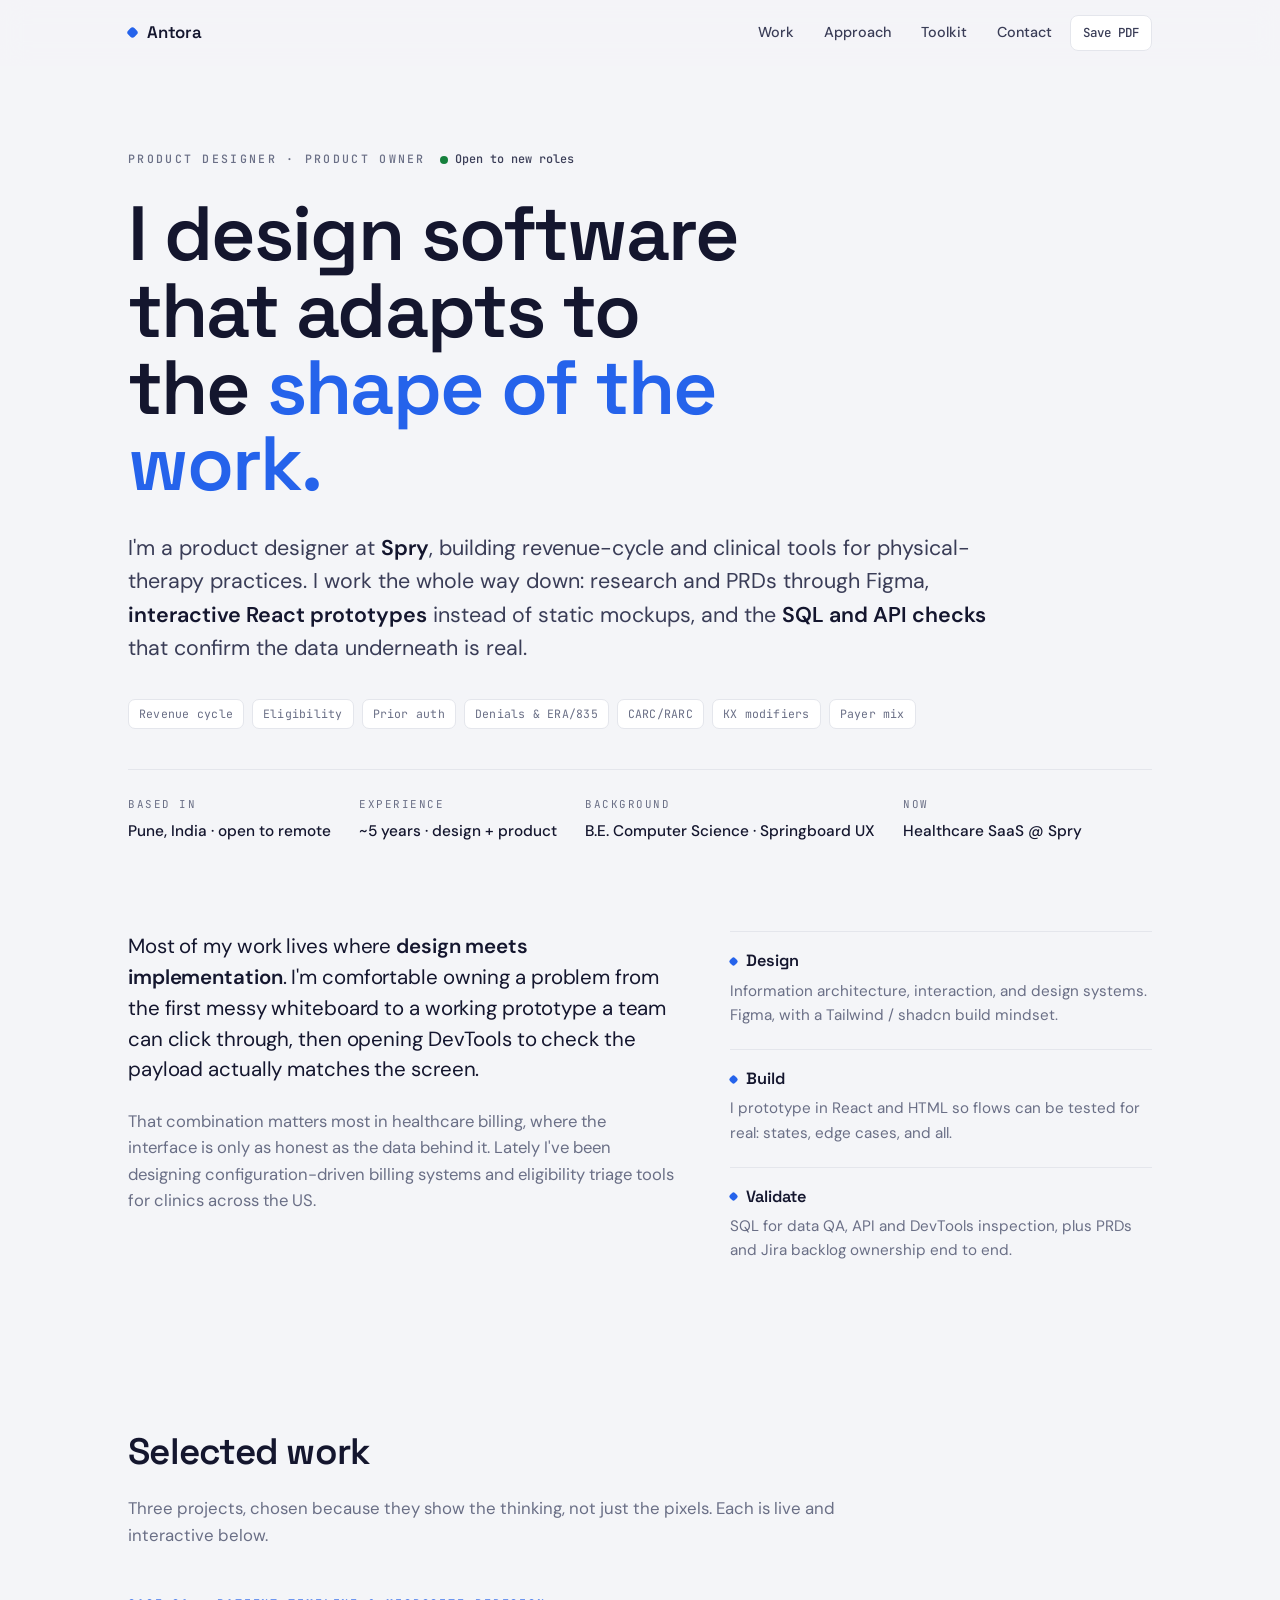
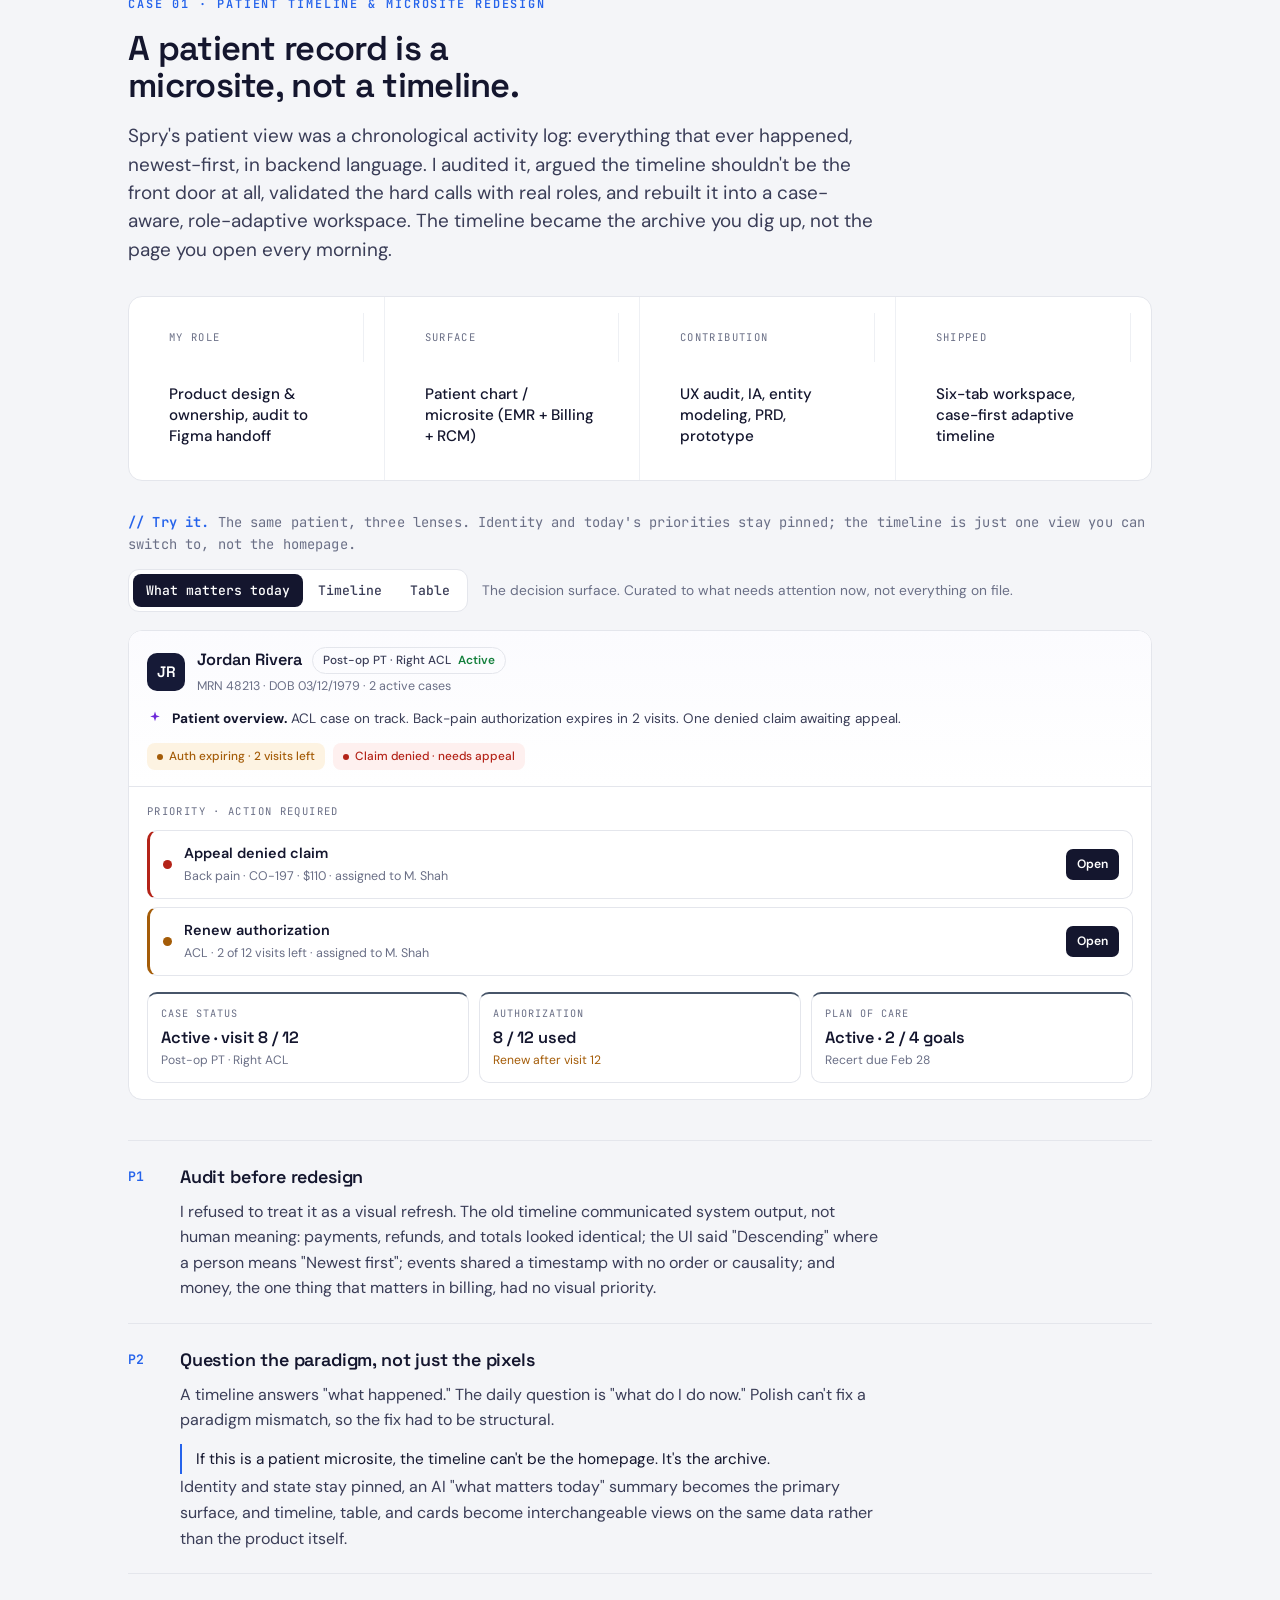
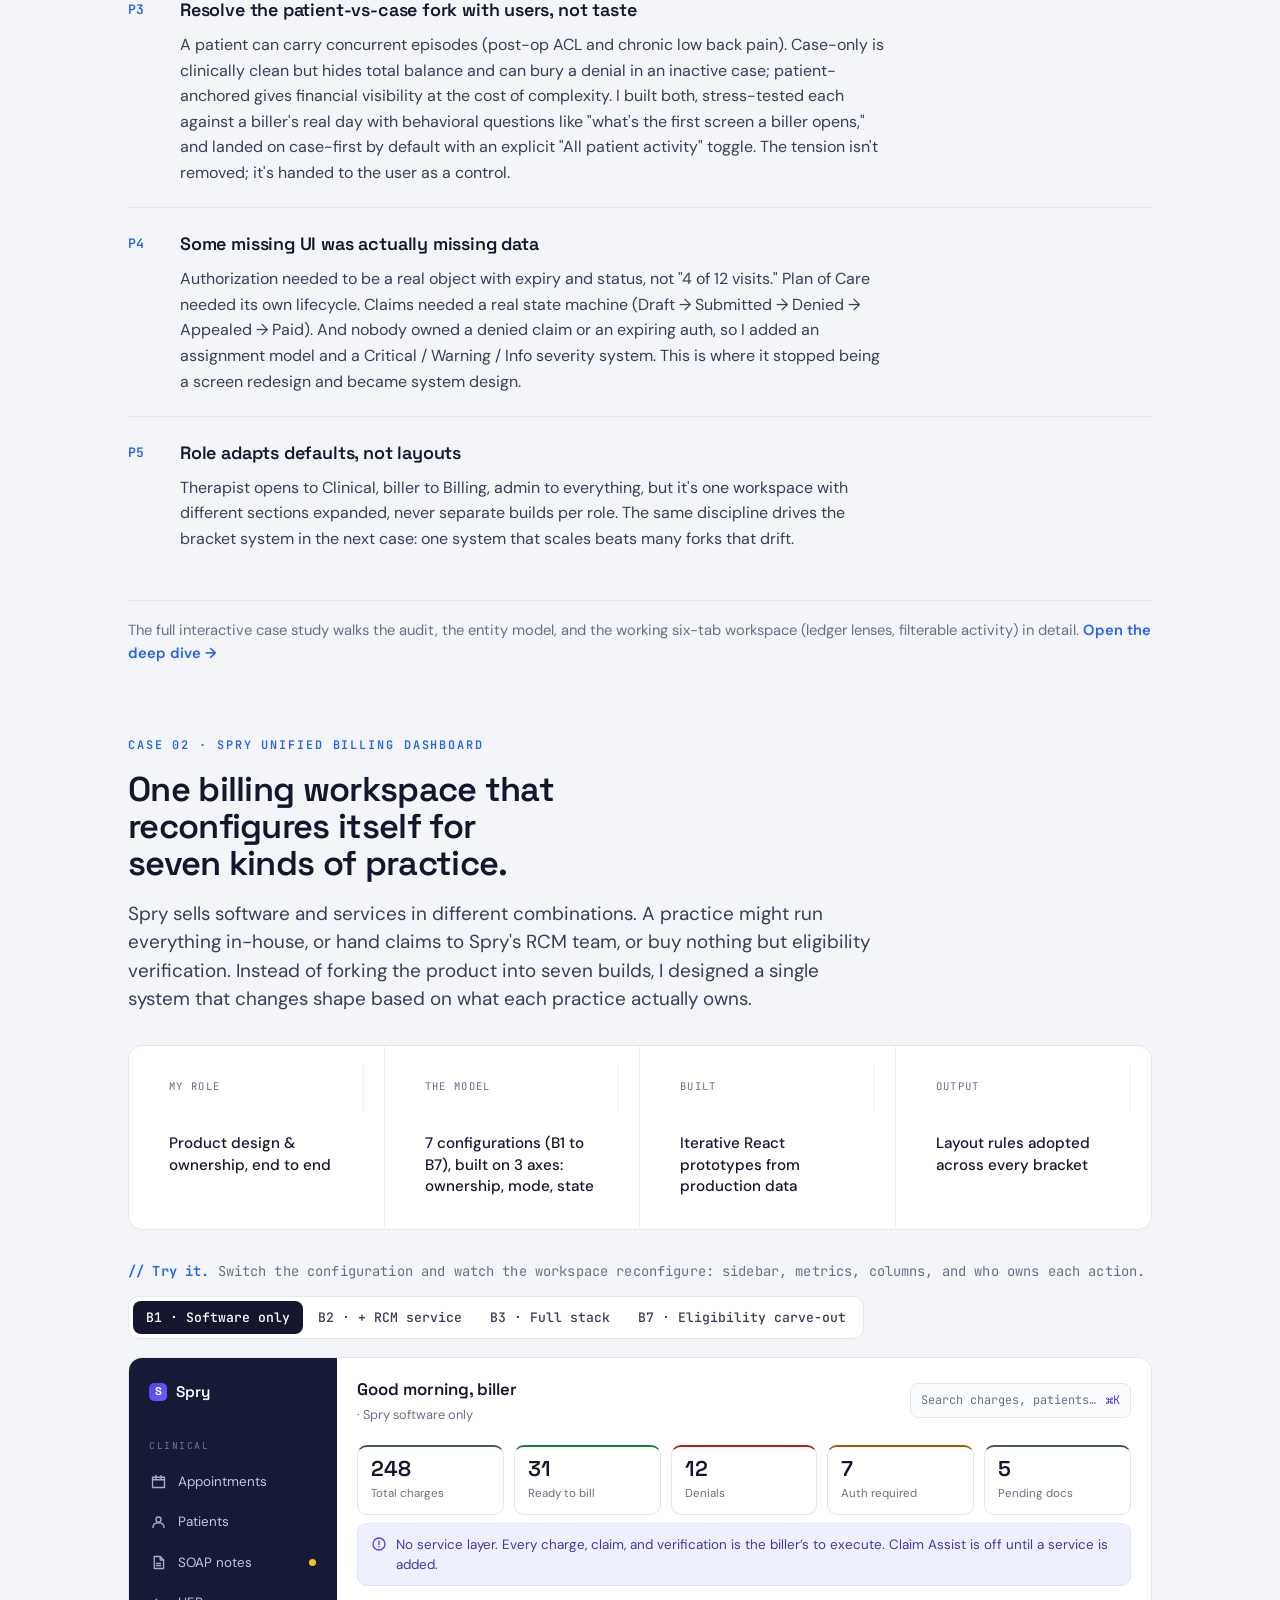
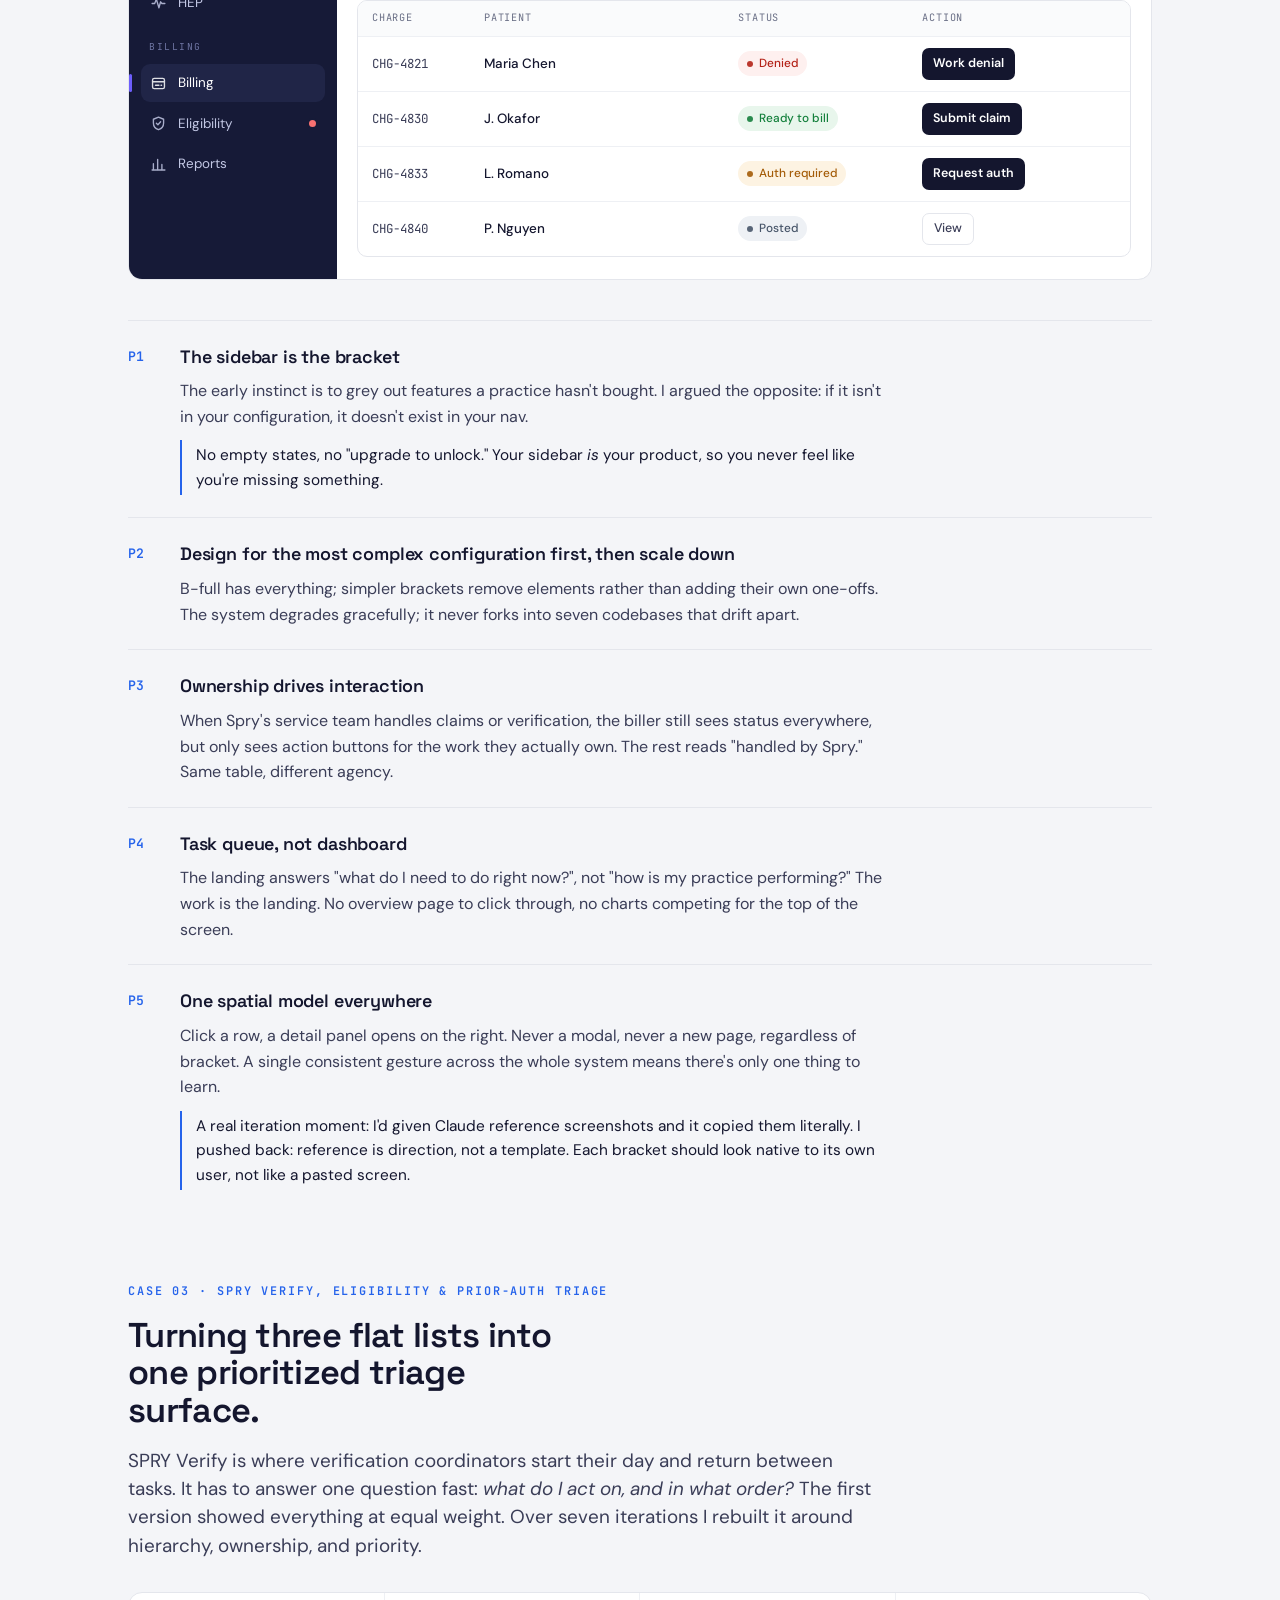
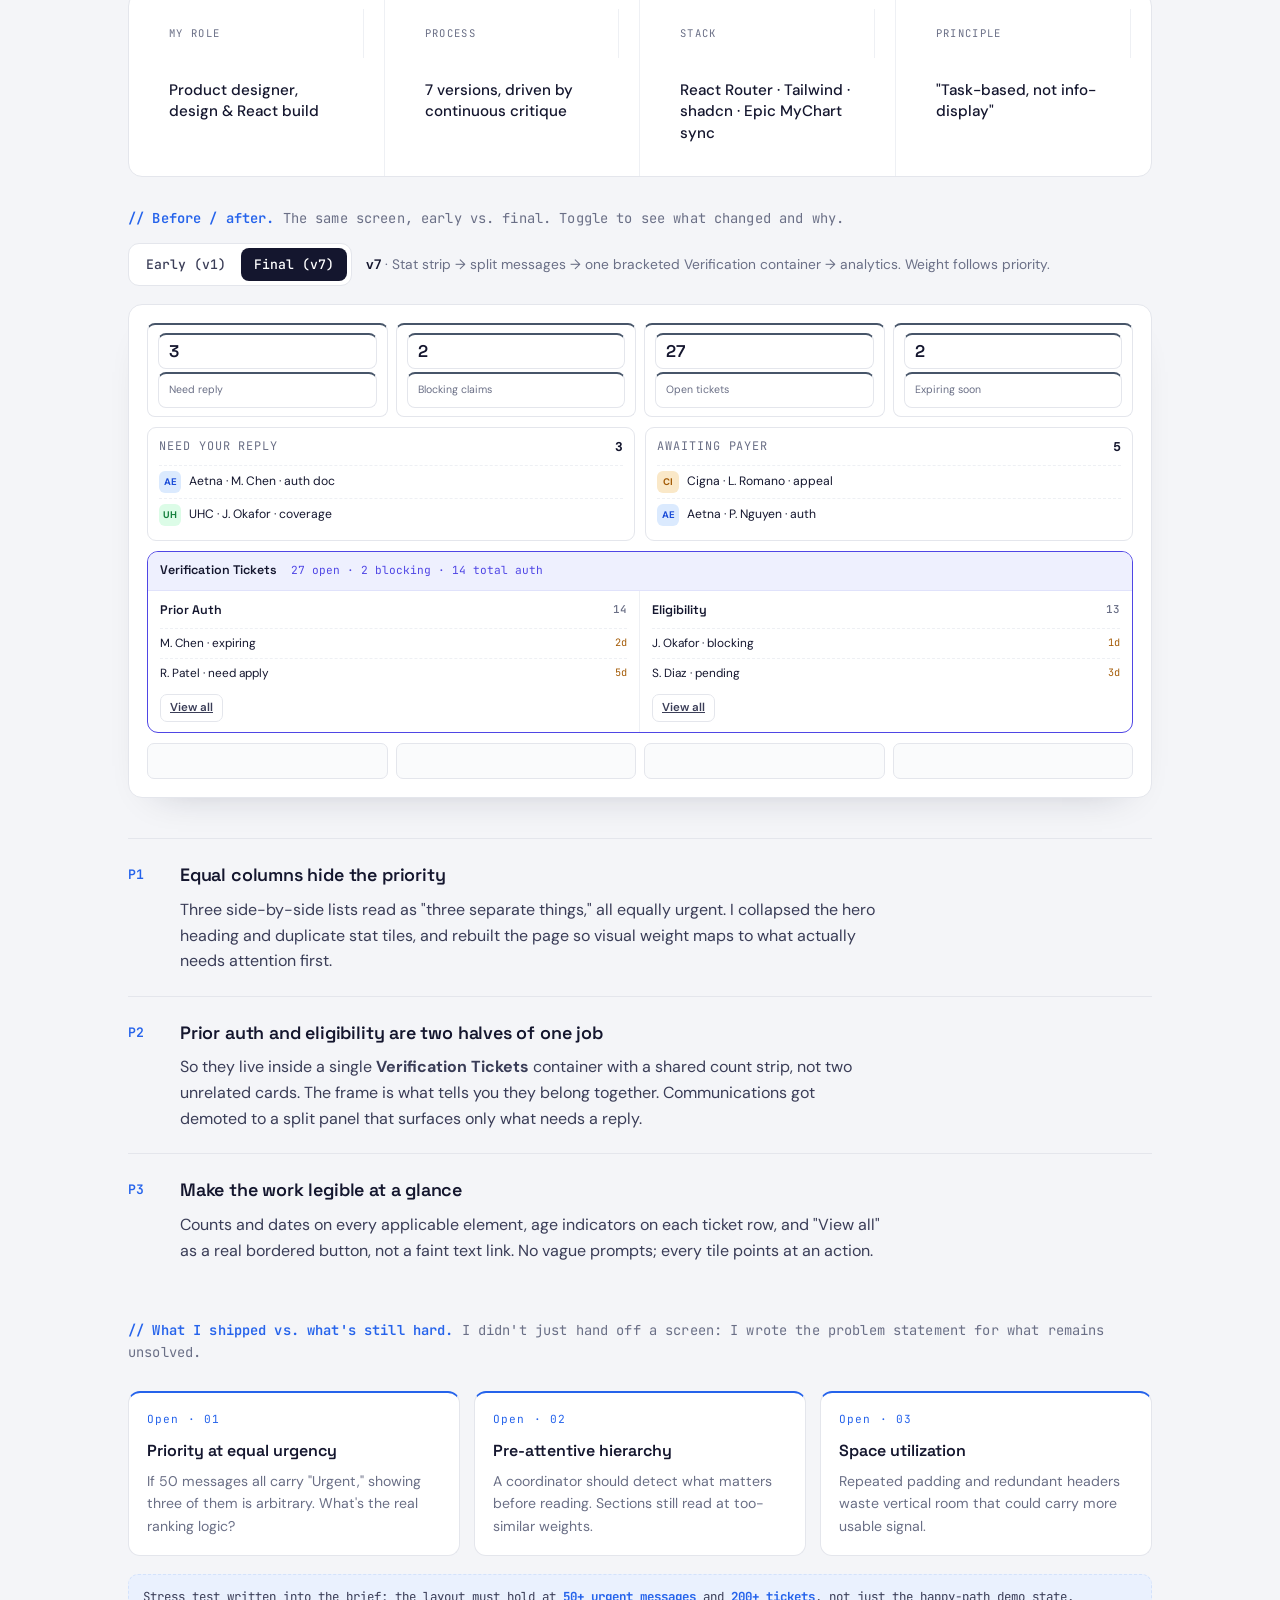
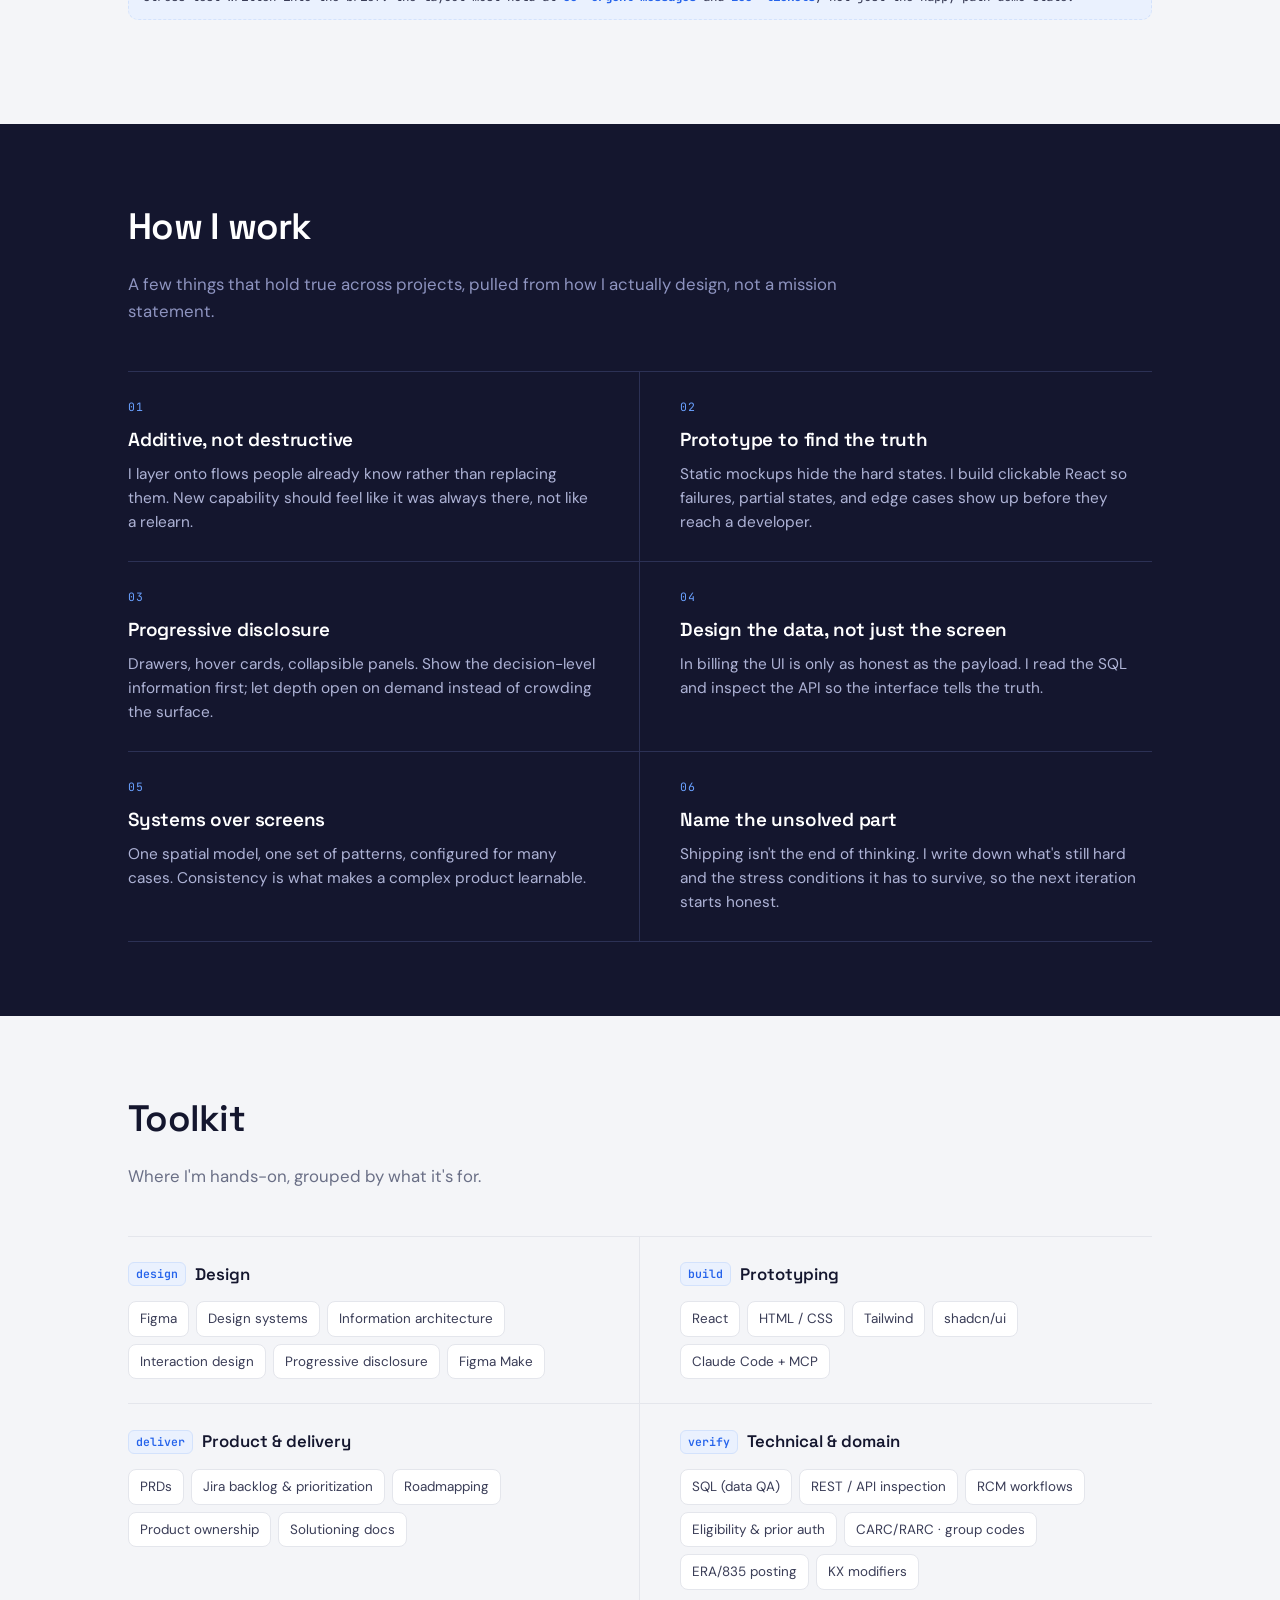
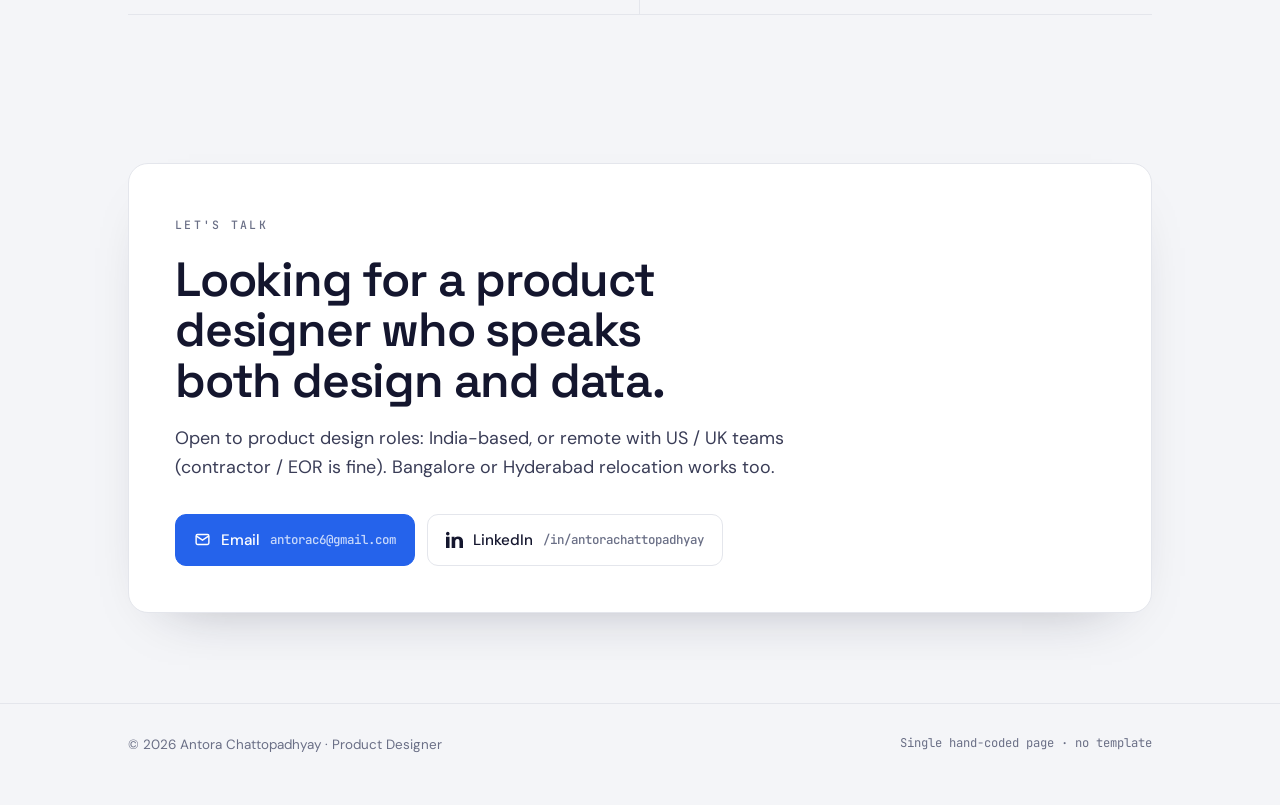
==== commit eb2f0211: "Update index.html" ====
--- a/index.html
+++ b/index.html
@@ -279,6 +279,64 @@
 .stress{margin-top:18px;font-family:"JetBrains Mono";font-size:.78rem;color:var(--ink-soft);background:var(--blue-soft);border:1px dashed var(--blue-line);border-radius:10px;padding:12px 14px}
 .stress b{color:var(--blue)}
 
+/* patient workspace (case 01) */
+.pw{min-width:720px;background:#fff;border:1px solid var(--line);border-radius:var(--r);overflow:hidden;box-shadow:0 1px 2px rgba(20,22,46,.04),0 18px 40px -28px rgba(20,22,46,.28)}
+.pw-head{padding:16px 18px;border-bottom:1px solid var(--line);background:linear-gradient(180deg,#fbfbfe,#fff)}
+.pw-id{display:flex;align-items:center;gap:12px}
+.pw-av{width:38px;height:38px;border-radius:10px;background:var(--nav);color:#fff;display:grid;place-items:center;font-family:"Space Grotesk";font-weight:600;font-size:.95rem;flex:none}
+.pw-name{font-family:"Space Grotesk";font-weight:600;font-size:1.02rem;color:var(--ink);display:flex;align-items:center;gap:10px;flex-wrap:wrap}
+.pw-case{font-family:"DM Sans";font-weight:500;font-size:.74rem;color:var(--ink-soft);border:1px solid var(--line);border-radius:20px;padding:3px 10px;display:inline-flex;align-items:center;gap:7px}
+.pw-case b{color:var(--green);font-weight:600}
+.pw-meta{font-size:.78rem;color:var(--muted);margin-top:3px}
+.pw-ai{display:flex;gap:9px;align-items:flex-start;margin-top:12px;font-size:.85rem;color:var(--ink-soft);line-height:1.45}
+.pw-ai b{color:var(--ink)}
+.pw-spark{flex:none;margin-top:1px}
+.pw-spark svg{width:16px;height:16px}
+.pw-focus{display:flex;gap:8px;flex-wrap:wrap;margin-top:12px}
+.pw-chip{font-size:.74rem;font-weight:500;padding:4px 10px;border-radius:8px;display:inline-flex;align-items:center;gap:6px}
+.pw-chip::before{content:"";width:6px;height:6px;border-radius:50%;background:currentColor}
+.pw-chip.warn{color:var(--amber);background:var(--amber-bg)}
+.pw-chip.crit{color:var(--red);background:var(--red-bg)}
+#pwBody{padding:16px 18px}
+.pw-al{font-family:"JetBrains Mono";font-size:.66rem;letter-spacing:.13em;text-transform:uppercase;color:var(--muted);margin-bottom:10px}
+.pw-actions{margin-bottom:16px}
+.pw-act{display:flex;align-items:center;gap:12px;padding:11px 13px;border:1px solid var(--line);border-radius:10px;margin-bottom:8px}
+.pw-act.crit{border-left:3px solid var(--red)}
+.pw-act.warn{border-left:3px solid var(--amber)}
+.pw-mk{width:9px;height:9px;border-radius:50%;flex:none}
+.pw-mk.info{background:var(--slate)}.pw-mk.warn{background:var(--amber)}.pw-mk.crit{background:var(--red)}
+.pw-at{font-weight:600;font-size:.9rem;color:var(--ink)}
+.pw-as{font-size:.78rem;color:var(--muted);margin-top:2px}
+.pw-go{margin-left:auto;font-size:.76rem;font-weight:600;color:#fff;background:var(--ink);border-radius:7px;padding:6px 11px}
+.pw-cards{display:grid;grid-template-columns:repeat(3,1fr);gap:10px}
+.pw-card{border:1px solid var(--line);border-top:2px solid var(--slate);border-radius:10px;padding:12px 13px}
+.pw-ct{font-family:"JetBrains Mono";font-size:.64rem;letter-spacing:.1em;text-transform:uppercase;color:var(--muted);margin-bottom:6px}
+.pw-cv{font-family:"Space Grotesk";font-weight:600;font-size:1.02rem;color:var(--ink);line-height:1.1}
+.pw-cs{font-size:.76rem;color:var(--muted);margin-top:4px}
+.pw-cs.amber{color:var(--amber)}
+.pw-tlmonth{font-family:"JetBrains Mono";font-size:.68rem;letter-spacing:.1em;text-transform:uppercase;color:var(--muted);margin:6px 0 8px}
+.pw-tlrow{display:flex;gap:12px;padding:9px 0;border-top:1px solid var(--line-2)}
+.pw-tl .pw-tlrow:first-child{border-top:none}
+.pw-tlrow .pw-mk{margin-top:5px}
+.pw-tlbody{flex:1;min-width:0}
+.pw-tltop{display:flex;justify-content:space-between;gap:10px;align-items:baseline}
+.pw-tltitle{font-weight:500;font-size:.88rem;color:var(--ink)}
+.pw-tldate{font-family:"JetBrains Mono";font-size:.72rem;color:var(--muted)}
+.pw-tlmeta{display:flex;gap:6px;margin-top:5px}
+.pw-tag{font-size:.66rem;font-weight:500;padding:2px 8px;border-radius:6px;color:var(--muted);background:#f2f3f6}
+.pw-tag.case{color:var(--accent);background:var(--accent-soft)}
+.pw-tblw{border:1px solid var(--line);border-radius:10px;overflow:hidden}
+.pw-tbl{width:100%;border-collapse:collapse;font-size:.82rem}
+.pw-tbl th{text-align:left;background:#fafbfc;color:var(--muted);font-family:"JetBrains Mono";font-size:.62rem;letter-spacing:.08em;text-transform:uppercase;padding:9px 12px;border-bottom:1px solid var(--line-2)}
+.pw-tbl td{padding:9px 12px;border-bottom:1px solid var(--line-2);color:var(--ink)}
+.pw-tbl tr:last-child td{border-bottom:none}
+.pw-tbl td.mono{font-family:"JetBrains Mono";font-size:.76rem;color:var(--ink-soft)}
+.deepdive{margin-top:26px;font-size:.92rem;color:var(--muted);border-top:1px solid var(--line);padding-top:18px}
+.deepdive a{color:var(--blue);font-weight:600;text-decoration:none;border-bottom:1px solid transparent;transition:border-color .2s}
+.deepdive a:hover{border-bottom-color:var(--blue)}
+@media(max-width:680px){.pw-cards{grid-template-columns:1fr}}
+@media print{.pw{min-width:0;box-shadow:none}.deepdive a{color:#000}}
+
 /* approach */
 .approach{background:var(--ink);color:#dfe2f1}
 .approach .eyebrow{color:#8e94c0}
@@ -457,11 +515,103 @@
       <div class="sec-head rv">
         <h2 class="sec-title">Selected work</h2>
       </div>
-      <p class="sec-sub rv">Two projects, chosen because they show the thinking, not just the pixels. Both are live and interactive below.</p>
-
-      <!-- CASE 01 : UBD -->
+      <p class="sec-sub rv">Three projects, chosen because they show the thinking, not just the pixels. Each is live and interactive below.</p>
+
+      <!-- CASE 01 : PATIENT TIMELINE / MICROSITE -->
       <article class="case rv">
-        <div class="case-tag">Case 01 · Spry Unified Billing Dashboard</div>
+        <div class="case-tag">Case 01 · Patient Timeline &amp; Microsite Redesign</div>
+        <h3>A patient record is a microsite, not a timeline.</h3>
+        <p class="case-blurb">
+          Spry's patient view was a chronological activity log: everything that ever happened, newest-first, in backend language. I audited it, argued the timeline shouldn't be the front door at all, validated the hard calls with real roles, and rebuilt it into a case-aware, role-adaptive workspace. The timeline became the archive you dig up, not the page you open every morning.
+        </p>
+
+        <div class="facts">
+          <div><div class="k">My role</div><div class="v">Product design &amp; ownership, audit to Figma handoff</div></div>
+          <div><div class="k">Surface</div><div class="v">Patient chart / microsite (EMR + Billing + RCM)</div></div>
+          <div><div class="k">Contribution</div><div class="v">UX audit, IA, entity modeling, PRD, prototype</div></div>
+          <div><div class="k">Shipped</div><div class="v">Six-tab workspace, case-first adaptive timeline</div></div>
+        </div>
+
+        <p class="demo-cap"><b>// Try it.</b> The same patient, three lenses. Identity and today's priorities stay pinned; the timeline is just one view you can switch to, not the homepage.</p>
+
+        <div class="segwrap">
+          <div class="seg" id="pwSeg">
+            <button class="on" data-surf="summary">What matters today</button>
+            <button data-surf="timeline">Timeline</button>
+            <button data-surf="table">Table</button>
+          </div>
+          <span class="seg-label" id="pwLabel"></span>
+        </div>
+
+        <div class="os-scroll">
+          <div class="pw">
+            <div class="pw-head">
+              <div class="pw-id">
+                <div class="pw-av">JR</div>
+                <div>
+                  <div class="pw-name">Jordan Rivera <span class="pw-case">Post-op PT · Right ACL <b>Active</b></span></div>
+                  <div class="pw-meta">MRN 48213 · DOB 03/12/1979 · 2 active cases</div>
+                </div>
+              </div>
+              <div class="pw-ai">
+                <span class="pw-spark"><svg viewBox="0 0 20 20" fill="#6d28d9"><path d="M10 2l1.5 4.5L16 8l-4.5 1.5L10 14 8.5 9.5 4 8l4.5-1.5z"/></svg></span>
+                <span><b>Patient overview.</b> ACL case on track. Back-pain authorization expires in 2 visits. One denied claim awaiting appeal.</span>
+              </div>
+              <div class="pw-focus">
+                <span class="pw-chip warn">Auth expiring · 2 visits left</span>
+                <span class="pw-chip crit">Claim denied · needs appeal</span>
+              </div>
+            </div>
+            <div class="os-fade" id="pwBody"></div>
+          </div>
+        </div>
+
+        <div class="moves">
+          <div class="move">
+            <div class="mi">P1</div>
+            <div>
+              <h4>Audit before redesign</h4>
+              <p>I refused to treat it as a visual refresh. The old timeline communicated system output, not human meaning: payments, refunds, and totals looked identical; the UI said "Descending" where a person means "Newest first"; events shared a timestamp with no order or causality; and money, the one thing that matters in billing, had no visual priority.</p>
+            </div>
+          </div>
+          <div class="move">
+            <div class="mi">P2</div>
+            <div>
+              <h4>Question the paradigm, not just the pixels</h4>
+              <p>A timeline answers "what happened." The daily question is "what do I do now." Polish can't fix a paradigm mismatch, so the fix had to be structural.</p>
+              <p class="q">If this is a patient microsite, the timeline can't be the homepage. It's the archive.</p>
+              <p>Identity and state stay pinned, an AI "what matters today" summary becomes the primary surface, and timeline, table, and cards become interchangeable views on the same data rather than the product itself.</p>
+            </div>
+          </div>
+          <div class="move">
+            <div class="mi">P3</div>
+            <div>
+              <h4>Resolve the patient-vs-case fork with users, not taste</h4>
+              <p>A patient can carry concurrent episodes (post-op ACL and chronic low back pain). Case-only is clinically clean but hides total balance and can bury a denial in an inactive case; patient-anchored gives financial visibility at the cost of complexity. I built both, stress-tested each against a biller's real day with behavioral questions like "what's the first screen a biller opens," and landed on case-first by default with an explicit "All patient activity" toggle. The tension isn't removed; it's handed to the user as a control.</p>
+            </div>
+          </div>
+          <div class="move">
+            <div class="mi">P4</div>
+            <div>
+              <h4>Some missing UI was actually missing data</h4>
+              <p>Authorization needed to be a real object with expiry and status, not "4 of 12 visits." Plan of Care needed its own lifecycle. Claims needed a real state machine (Draft → Submitted → Denied → Appealed → Paid). And nobody owned a denied claim or an expiring auth, so I added an assignment model and a Critical / Warning / Info severity system. This is where it stopped being a screen redesign and became system design.</p>
+            </div>
+          </div>
+          <div class="move">
+            <div class="mi">P5</div>
+            <div>
+              <h4>Role adapts defaults, not layouts</h4>
+              <p>Therapist opens to Clinical, biller to Billing, admin to everything, but it's one workspace with different sections expanded, never separate builds per role. The same discipline drives the bracket system in the next case: one system that scales beats many forks that drift.</p>
+            </div>
+          </div>
+        </div>
+
+        <p class="deepdive">The full interactive case study walks the audit, the entity model, and the working six-tab workspace (ledger lenses, filterable activity) in detail. <a href="case-patient-workspace.html">Open the deep dive →</a></p>
+      </article>
+
+      <!-- CASE 02 : UBD -->
+      <article class="case rv" style="margin-top:46px">
+        <div class="case-tag">Case 02 · Spry Unified Billing Dashboard</div>
         <h3>One billing workspace that reconfigures itself for seven kinds of practice.</h3>
         <p class="case-blurb">
           Spry sells software and services in different combinations. A practice might run everything in-house, or hand claims to Spry's RCM team, or buy nothing but eligibility verification. Instead of forking the product into seven builds, I designed a single system that changes shape based on what each practice actually owns.
@@ -539,9 +689,9 @@
         </div>
       </article>
 
-      <!-- CASE 02 : SPRY VERIFY -->
+      <!-- CASE 03 : SPRY VERIFY -->
       <article class="case rv" style="margin-top:46px">
-        <div class="case-tag">Case 02 · SPRY Verify, eligibility &amp; prior-auth triage</div>
+        <div class="case-tag">Case 03 · SPRY Verify, eligibility &amp; prior-auth triage</div>
         <h3>Turning three flat lists into one prioritized triage surface.</h3>
         <p class="case-blurb">
           SPRY Verify is where verification coordinators start their day and return between tasks. It has to answer one question fast: <i>what do I act on, and in what order?</i> The first version showed everything at equal weight. Over seven iterations I rebuilt it around hierarchy, ownership, and priority.
@@ -920,6 +1070,63 @@
 }
 baSeg.addEventListener('click',e=>{const b=e.target.closest('button');if(b)setBA(b.dataset.v);});
 setBA('final');
+
+/* ---------- patient workspace (case 01) ---------- */
+const PW_EVENTS=[
+  {d:'Feb 17',mon:'Feb 2026',dom:'Clinical',ev:'Progress note signed',c:'ACL',sev:'info'},
+  {d:'Feb 15',mon:'Feb 2026',dom:'Billing',ev:'Claim submitted',c:'ACL',sev:'info'},
+  {d:'Feb 12',mon:'Feb 2026',dom:'Authorization',ev:'Auth renewal requested',c:'Back',sev:'warn'},
+  {d:'Feb 5',mon:'Feb 2026',dom:'Billing',ev:'Claim denied · CO-197',c:'Back',sev:'crit'},
+  {d:'Feb 3',mon:'Feb 2026',dom:'Authorization',ev:'Auth expiring soon',c:'ACL',sev:'warn'},
+  {d:'Jan 28',mon:'Jan 2026',dom:'Clinical',ev:'POC recertification due',c:'ACL',sev:'warn'}
+];
+const PW_SEVPILL={info:'slate',warn:'amber',crit:'red'};
+const PW_LABEL={
+  summary:'The decision surface. Curated to what needs attention now, not everything on file.',
+  timeline:'The archive. Chronological, domain-grouped, plain language, with case tags.',
+  table:'Same events, a denser lens. One dataset, interchangeable views.'
+};
+function pwSummary(){
+  return `
+  <div class="pw-actions">
+    <div class="pw-al">Priority · action required</div>
+    <div class="pw-act crit"><span class="pw-mk crit"></span><div><div class="pw-at">Appeal denied claim</div><div class="pw-as">Back pain · CO-197 · $110 · assigned to M. Shah</div></div><span class="pw-go">Open</span></div>
+    <div class="pw-act warn"><span class="pw-mk warn"></span><div><div class="pw-at">Renew authorization</div><div class="pw-as">ACL · 2 of 12 visits left · assigned to M. Shah</div></div><span class="pw-go">Open</span></div>
+  </div>
+  <div class="pw-cards">
+    <div class="pw-card"><div class="pw-ct">Case status</div><div class="pw-cv">Active · visit 8 / 12</div><div class="pw-cs">Post-op PT · Right ACL</div></div>
+    <div class="pw-card"><div class="pw-ct">Authorization</div><div class="pw-cv">8 / 12 used</div><div class="pw-cs amber">Renew after visit 12</div></div>
+    <div class="pw-card"><div class="pw-ct">Plan of care</div><div class="pw-cv">Active · 2 / 4 goals</div><div class="pw-cs">Recert due Feb 28</div></div>
+  </div>`;
+}
+function pwTimeline(){
+  let html=`<div class="pw-tl">`,lastMon='';
+  PW_EVENTS.forEach(e=>{
+    if(e.mon!==lastMon){html+=`<div class="pw-tlmonth">${e.mon}</div>`;lastMon=e.mon;}
+    html+=`<div class="pw-tlrow"><span class="pw-mk ${e.sev}"></span><div class="pw-tlbody"><div class="pw-tltop"><span class="pw-tltitle">${e.ev}</span><span class="pw-tldate">${e.d}</span></div><div class="pw-tlmeta"><span class="pw-tag">${e.dom}</span><span class="pw-tag case">${e.c}</span></div></div></div>`;
+  });
+  return html+`</div>`;
+}
+function pwTable(){
+  let rows='';
+  PW_EVENTS.forEach(e=>{
+    const sev=e.sev.charAt(0).toUpperCase()+e.sev.slice(1);
+    rows+=`<tr><td class="mono">${e.d}</td><td>${e.dom}</td><td>${e.ev}</td><td>${e.c}</td><td><span class="pill ${PW_SEVPILL[e.sev]}">${sev}</span></td></tr>`;
+  });
+  return `<div class="pw-tblw"><table class="pw-tbl"><thead><tr><th>Date</th><th>Domain</th><th>Event</th><th>Case</th><th>Severity</th></tr></thead><tbody>${rows}</tbody></table></div>`;
+}
+function pwRender(surf){
+  const body=document.getElementById('pwBody'); if(!body)return;
+  const html=surf==='summary'?pwSummary():surf==='timeline'?pwTimeline():pwTable();
+  body.classList.add('swapping');
+  setTimeout(()=>{body.innerHTML=html;body.classList.remove('swapping');}, rmq.matches?0:150);
+  const lbl=document.getElementById('pwLabel'); if(lbl) lbl.innerHTML=PW_LABEL[surf];
+}
+const pwSeg=document.getElementById('pwSeg');
+if(pwSeg){
+  pwSeg.addEventListener('click',e=>{const b=e.target.closest('button');if(!b)return;[...pwSeg.children].forEach(x=>x.classList.remove('on'));b.classList.add('on');pwRender(b.dataset.surf);});
+  pwRender('summary');
+}
 </script>
 </body>
 </html>
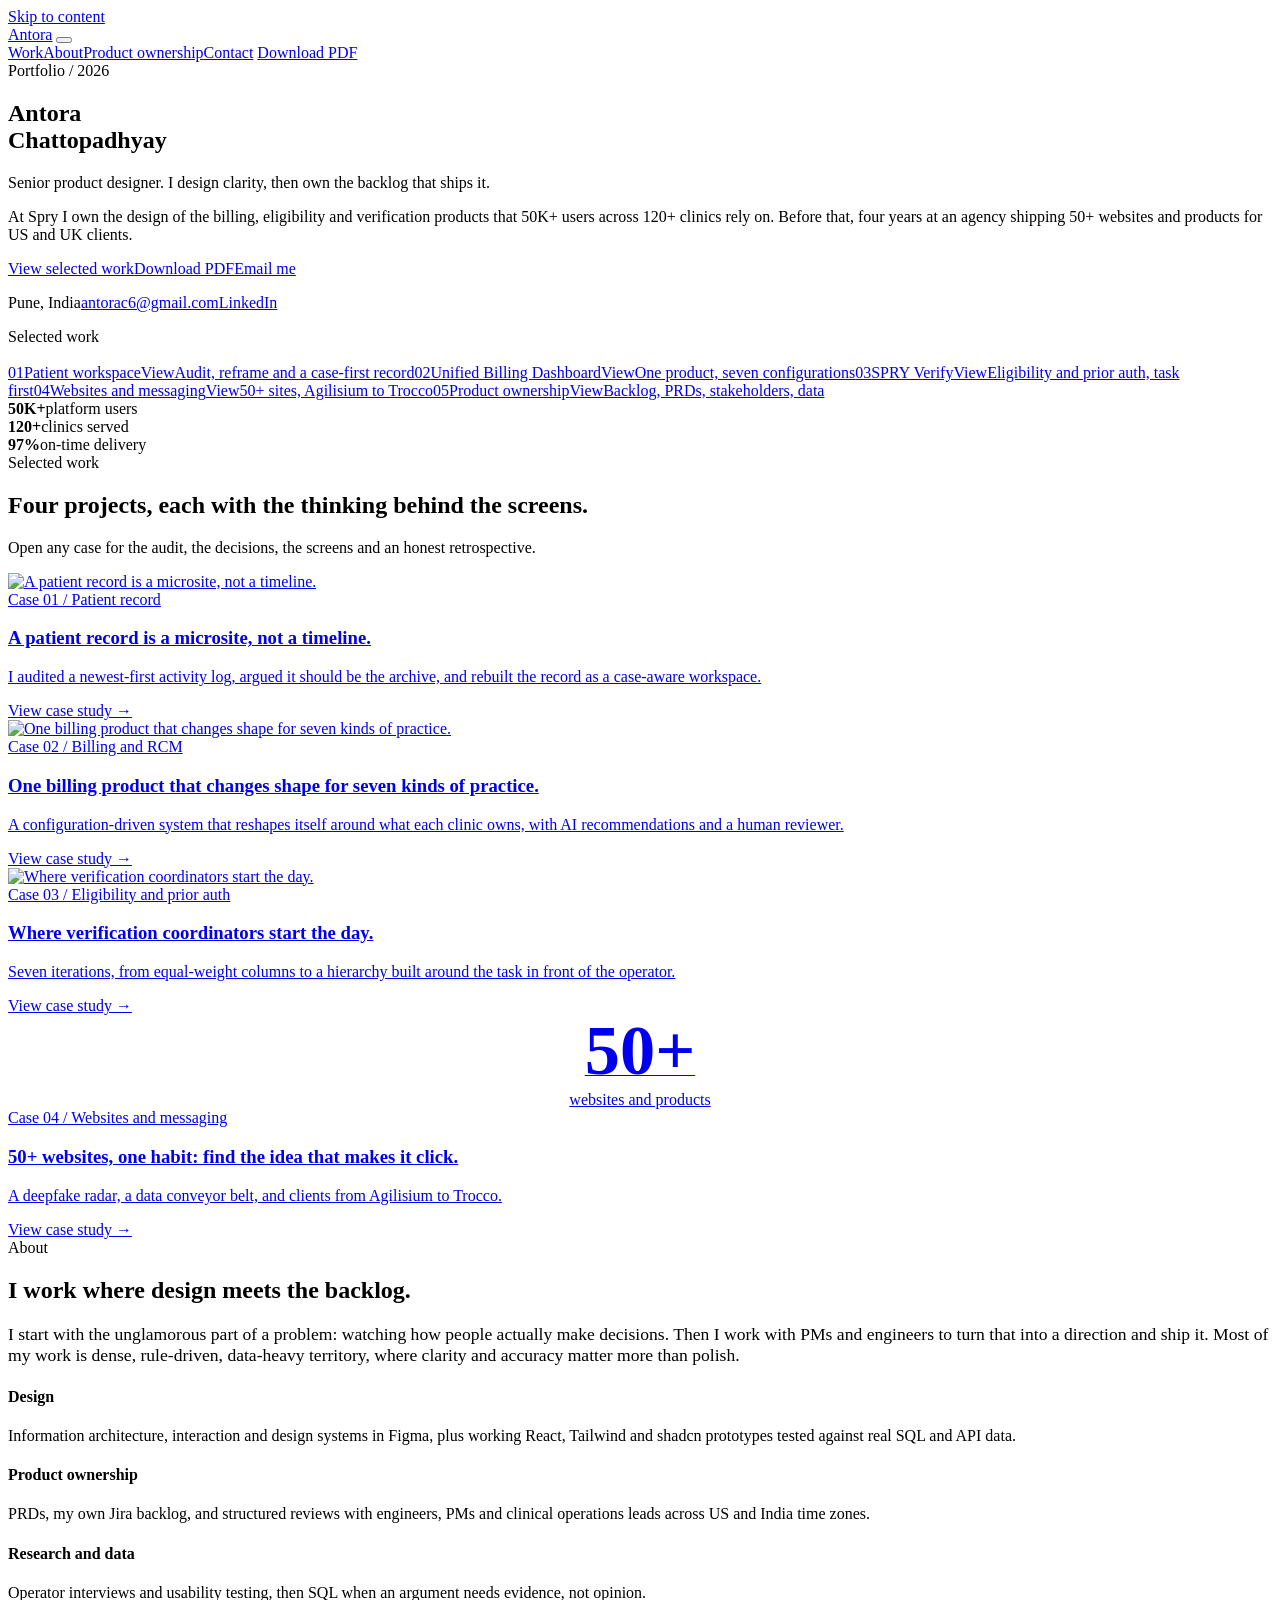
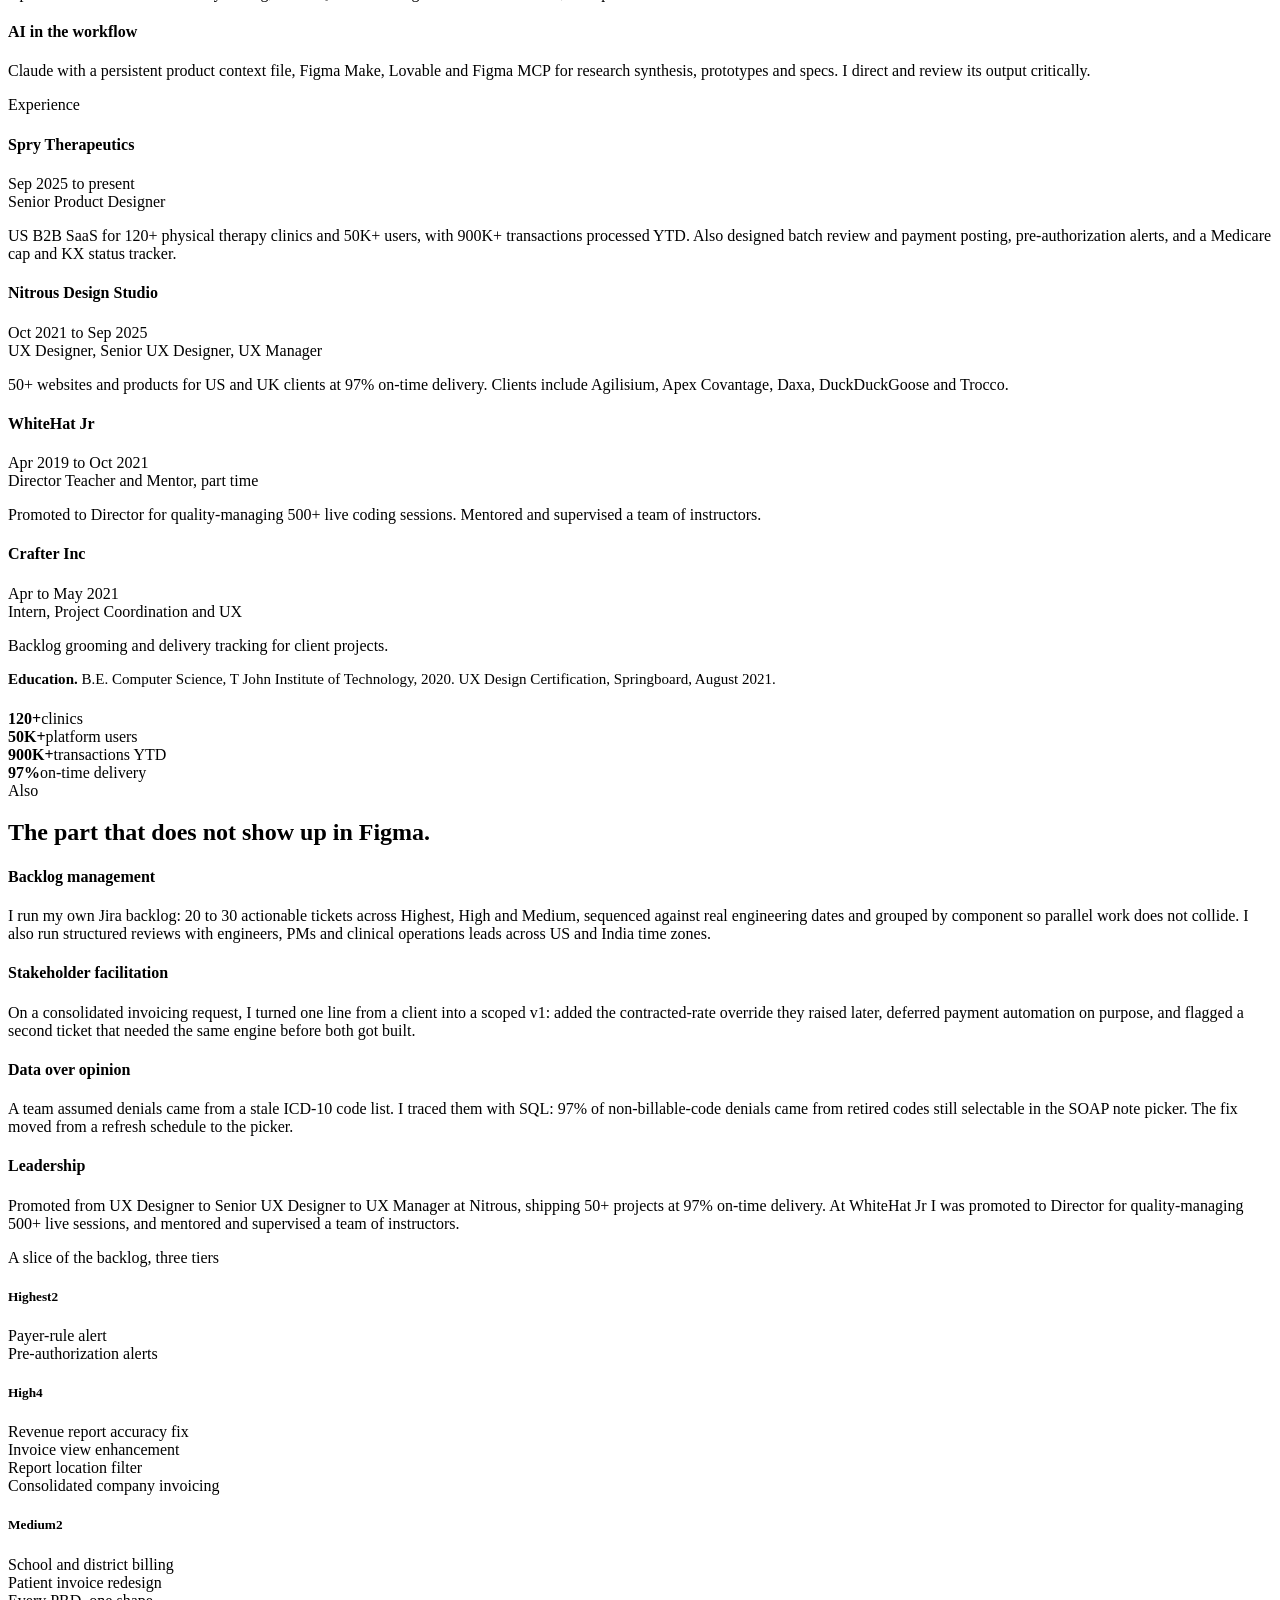
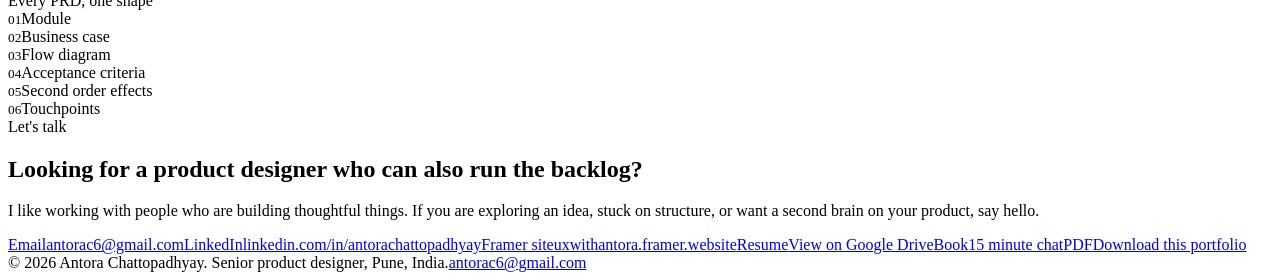
==== commit 5d20d81e: "Add files via upload" ====
--- a/index.html
+++ b/index.html
@@ -1,1132 +1,35 @@
 <!DOCTYPE html>
 <html lang="en">
 <head>
-<meta charset="UTF-8" />
-<meta name="viewport" content="width=device-width, initial-scale=1.0" />
-<title>Antora Chattopadhyay, Product Designer</title>
-<meta name="description" content="Product designer working in healthcare revenue cycle. Systems thinking, React prototypes, and the SQL underneath." />
-<link rel="preconnect" href="https://fonts.googleapis.com" />
-<link rel="preconnect" href="https://fonts.gstatic.com" crossorigin />
-<link href="https://fonts.googleapis.com/css2?family=Space+Grotesk:wght@400;500;600;700&family=DM+Sans:opsz,wght@9..40,400;9..40,500;9..40,600&family=JetBrains+Mono:wght@400;500;600&display=swap" rel="stylesheet" />
-<style>
-:root{
-  --ink:#14162e;
-  --ink-soft:#3a3d57;
-  --paper:#f4f5f8;
-  --surface:#ffffff;
-  --line:#e4e6ec;
-  --line-2:#eef0f4;
-  --muted:#6a6f86;
-  --accent:#4f46e5;
-  --accent-2:#6d5efc;
-  --accent-soft:#eef0fe;
-  --blue:#2563eb;
-  --blue-2:#6aa1ff;
-  --blue-soft:#eaf1fe;
-  --blue-line:#d3e2fc;
-  /* status (used only inside product demos, where it's functionally true) */
-  --red:#b42318; --red-bg:#fef0ef;
-  --green:#15803d; --green-bg:#e8f6ec;
-  --amber:#a45c08; --amber-bg:#fdf3e2;
-  --slate:#475569; --slate-bg:#eef1f5;
-  --violet:#6d28d9; --violet-bg:#efe9fd;
-  --nav:#161a37; --nav-2:#202547; --nav-line:#2c3155;
-
-  --maxw:1080px;
-  --r:14px;
-  --ease:cubic-bezier(.22,.61,.36,1);
-}
-*{box-sizing:border-box}
-html{scroll-behavior:smooth}
-body{
-  margin:0;background:var(--paper);color:var(--ink);
-  font-family:"DM Sans",system-ui,-apple-system,Segoe UI,Roboto,sans-serif;
-  font-size:17px;line-height:1.6;-webkit-font-smoothing:antialiased;
-  text-rendering:optimizeLegibility;
-}
-.wrap{max-width:var(--maxw);margin:0 auto;padding:0 28px}
-::selection{background:#d6e4ff;color:var(--ink)}
-
-a{color:inherit}
-.mono{font-family:"JetBrains Mono",ui-monospace,Menlo,monospace}
-.eyebrow{
-  font-family:"JetBrains Mono",monospace;font-size:.72rem;letter-spacing:.2em;
-  text-transform:uppercase;color:var(--muted);font-weight:500;
-}
-h1,h2,h3{font-family:"Space Grotesk",sans-serif;font-weight:600;color:var(--ink);margin:0}
-p{margin:0 0 1.1em}
-p:last-child{margin-bottom:0}
-
-/* ---------- nav ---------- */
-.nav{
-  position:sticky;top:0;z-index:60;
-  background:rgba(244,245,248,.82);backdrop-filter:saturate(1.4) blur(14px);
-  border-bottom:1px solid transparent;transition:border-color .3s,background .3s;
-}
-.nav.scrolled{border-bottom-color:var(--line);background:rgba(244,245,248,.92)}
-.nav-in{max-width:var(--maxw);margin:0 auto;padding:14px 28px;display:flex;align-items:center;justify-content:space-between;gap:20px}
-.brand{font-family:"Space Grotesk";font-weight:600;font-size:1.05rem;letter-spacing:-.01em;display:flex;align-items:center;gap:10px;text-decoration:none}
-.brand .dot{width:9px;height:9px;border-radius:3px;background:var(--blue);transform:rotate(45deg);display:inline-block}
-.nav-links{display:flex;gap:6px;align-items:center}
-.nav-links a{
-  text-decoration:none;font-size:.9rem;color:var(--ink-soft);padding:7px 12px;border-radius:8px;
-  transition:background .2s,color .2s;font-weight:500;
-}
-.nav-links a:hover{background:#fff;color:var(--blue)}
-.nav-cta{font-family:"JetBrains Mono";font-size:.78rem !important;border:1px solid var(--line);background:#fff}
-.nav-cta:hover{border-color:var(--ink)}
-.nav-burger{display:none}
-
-/* ---------- hero ---------- */
-.hero{padding:84px 0 70px}
-.hero .eyebrow{margin-bottom:26px;display:flex;align-items:center;gap:14px}
-.avail{display:inline-flex;align-items:center;gap:7px;color:var(--ink-soft);text-transform:none;letter-spacing:normal;font-size:.74rem}
-.avail .ping{width:8px;height:8px;border-radius:50%;background:var(--green);box-shadow:0 0 0 0 rgba(21,128,61,.5);animation:ping 2.6s var(--ease) infinite}
-@keyframes ping{0%{box-shadow:0 0 0 0 rgba(21,128,61,.45)}70%{box-shadow:0 0 0 9px rgba(21,128,61,0)}100%{box-shadow:0 0 0 0 rgba(21,128,61,0)}}
-.hero h1{
-  font-size:clamp(2.5rem,6.2vw,4.8rem);line-height:1.0;letter-spacing:-.025em;
-  max-width:15ch;
-}
-.hero h1 .soft{color:var(--blue)}
-.hero-lead{font-size:clamp(1.12rem,1.7vw,1.34rem);color:var(--ink-soft);max-width:60ch;margin-top:30px;line-height:1.55}
-.hero-lead b{color:var(--ink);font-weight:600}
-.domain-strip{
-  margin-top:34px;display:flex;flex-wrap:wrap;gap:8px;
-}
-.domain-strip span{
-  font-family:"JetBrains Mono";font-size:.72rem;color:var(--muted);
-  border:1px solid var(--line);background:#fff;padding:5px 10px;border-radius:7px;letter-spacing:.02em;
-  transition:border-color .2s,color .2s;
-}
-.domain-strip span:hover{border-color:var(--blue);color:var(--blue)}
-.hero-meta{
-  margin-top:40px;display:flex;flex-wrap:wrap;gap:28px;padding-top:26px;border-top:1px solid var(--line);
-}
-.hero-meta div .k{font-family:"JetBrains Mono";font-size:.68rem;letter-spacing:.14em;text-transform:uppercase;color:var(--muted);margin-bottom:5px}
-.hero-meta div .v{font-size:.96rem;color:var(--ink);font-weight:500}
-
-/* ---------- section frame ---------- */
-section{padding:74px 0}
-.sec-head{display:flex;align-items:baseline;gap:18px;margin-bottom:14px;flex-wrap:wrap}
-.sec-head .num{font-family:"JetBrains Mono";font-size:.8rem;color:var(--accent);font-weight:600}
-.sec-title{font-size:clamp(1.7rem,3vw,2.3rem);letter-spacing:-.02em}
-.sec-sub{color:var(--muted);max-width:62ch;font-size:1.05rem;margin-bottom:46px}
-
-/* intro / positioning */
-.intro{padding:18px 0 64px}
-.intro-grid{display:grid;grid-template-columns:1.3fr 1fr;gap:54px;align-items:start}
-.intro-lead{font-size:1.28rem;line-height:1.5;color:var(--ink);letter-spacing:-.005em}
-.intro-lead b{font-weight:600}
-.cap{border-top:1px solid var(--line);padding-top:16px;margin-bottom:22px}
-.cap .ct{font-family:"Space Grotesk";font-weight:600;font-size:1.02rem;margin-bottom:4px;display:flex;align-items:center;gap:9px}
-.cap .ct .i{width:7px;height:7px;border-radius:2px;background:var(--blue);transform:rotate(45deg)}
-.cap p{font-size:.95rem;color:var(--muted);margin:0}
-
-/* ---------- case study ---------- */
-.case{margin-bottom:30px}
-.case + .case{padding-top:24px}
-.case-tag{font-family:"JetBrains Mono";font-size:.74rem;letter-spacing:.16em;text-transform:uppercase;color:var(--blue);font-weight:600;margin-bottom:16px}
-.case h3{font-size:clamp(1.6rem,3vw,2.15rem);letter-spacing:-.02em;line-height:1.08;max-width:20ch}
-.case-blurb{font-size:1.18rem;color:var(--ink-soft);max-width:58ch;margin-top:18px;line-height:1.5}
-.facts{display:flex;flex-wrap:wrap;gap:0;margin:32px 0 8px;border:1px solid var(--line);border-radius:var(--r);background:#fff;overflow:hidden}
-.facts div{flex:1 1 150px;padding:16px 20px;border-right:1px solid var(--line-2)}
-.facts div:last-child{border-right:none}
-.facts .k{font-family:"JetBrains Mono";font-size:.66rem;letter-spacing:.13em;text-transform:uppercase;color:var(--muted);margin-bottom:6px}
-.facts .v{font-size:.95rem;color:var(--ink);font-weight:500;line-height:1.4}
-
-.demo-cap{font-size:.86rem;color:var(--muted);margin:30px 0 14px;font-family:"JetBrains Mono";letter-spacing:.01em}
-.demo-cap b{color:var(--blue);font-weight:600}
-
-/* segmented control */
-.segwrap{display:flex;align-items:center;gap:14px;flex-wrap:wrap;margin-bottom:18px}
-.seg{display:inline-flex;background:#fff;border:1px solid var(--line);border-radius:11px;padding:4px;gap:2px}
-.seg button{
-  font-family:"JetBrains Mono";font-size:.82rem;font-weight:500;border:none;background:none;cursor:pointer;
-  padding:8px 13px;border-radius:8px;color:var(--ink-soft);transition:all .2s var(--ease);white-space:nowrap;
-}
-.seg button:hover{color:var(--ink)}
-.seg button.on{background:var(--ink);color:#fff}
-.seg-label{font-size:.86rem;color:var(--muted)}
-.seg-label b{color:var(--ink);font-weight:600}
-
-/* product OS demo */
-.os-scroll{overflow-x:auto;border-radius:var(--r);-webkit-overflow-scrolling:touch}
-.demo-os{
-  min-width:760px;background:#fff;border:1px solid var(--line);border-radius:var(--r);
-  display:grid;grid-template-columns:208px 1fr;overflow:hidden;
-  box-shadow:0 1px 2px rgba(20,22,46,.04),0 18px 40px -28px rgba(20,22,46,.28);
-}
-.os-rail{background:var(--nav);color:#cfd3ea;padding:16px 12px;display:flex;flex-direction:column;gap:3px;min-height:430px}
-.os-rail .rail-brand{display:flex;align-items:center;gap:9px;padding:6px 8px 16px;color:#fff;font-family:"Space Grotesk";font-weight:600;font-size:.96rem}
-.os-rail .rail-brand .b{width:18px;height:18px;border-radius:5px;background:linear-gradient(135deg,var(--accent),var(--accent-2));display:grid;place-items:center;color:#fff;font-size:.7rem;font-weight:700}
-.rail-zone{font-family:"JetBrains Mono";font-size:.6rem;letter-spacing:.16em;text-transform:uppercase;color:#6f76a3;padding:14px 8px 7px}
-.rail-item{
-  display:flex;align-items:center;gap:11px;padding:8px 9px;border-radius:9px;font-size:.84rem;color:#c2c7e4;
-  transition:background .18s,color .18s;cursor:default;position:relative;
-}
-.rail-item svg{width:17px;height:17px;flex:none;opacity:.85}
-.rail-item.on{background:var(--nav-2);color:#fff}
-.rail-item.on::before{content:"";position:absolute;left:-12px;top:50%;transform:translateY(-50%);width:3px;height:18px;border-radius:3px;background:var(--accent-2)}
-.rail-item .badge{margin-left:auto;width:7px;height:7px;border-radius:50%;box-shadow:0 0 0 2px var(--nav)}
-.rail-item .badge.r{background:#f87171}.rail-item .badge.a{background:#fbbf24}
-
-.os-main{padding:18px 20px 22px;display:flex;flex-direction:column;min-width:0}
-.os-top{display:flex;align-items:center;justify-content:space-between;gap:12px;margin-bottom:4px}
-.os-top .greet{font-family:"Space Grotesk";font-weight:600;font-size:1.05rem;color:var(--ink)}
-.os-top .greet small{display:block;font-family:"DM Sans";font-weight:400;font-size:.8rem;color:var(--muted);margin-top:2px}
-.os-search{font-family:"JetBrains Mono";font-size:.74rem;color:var(--muted);border:1px solid var(--line);border-radius:8px;padding:7px 10px;background:#fafbfc;min-width:160px;display:flex;justify-content:space-between;gap:10px}
-.os-search .k{color:var(--accent)}
-
-.kpis{display:flex;gap:10px;flex-wrap:wrap;margin:16px 0 8px}
-.kpi{flex:1 1 110px;border:1px solid var(--line);border-top:2px solid var(--slate);border-radius:10px;padding:11px 13px;background:#fff;min-width:96px}
-.kpi.spry{border-top-color:var(--accent-2)}
-.kpi.red{border-top-color:var(--red)}
-.kpi.green{border-top-color:var(--green)}
-.kpi.amber{border-top-color:var(--amber)}
-.kpi .n{font-family:"Space Grotesk";font-weight:600;font-size:1.34rem;color:var(--ink);line-height:1}
-.kpi .l{font-size:.72rem;color:var(--muted);margin-top:5px;display:flex;align-items:center;gap:5px}
-.kpi .l .own{font-family:"JetBrains Mono";font-size:.6rem;color:var(--accent);border:1px solid var(--accent-soft);background:var(--accent-soft);padding:1px 5px;border-radius:5px}
-
-.os-note{display:flex;gap:9px;align-items:flex-start;background:var(--accent-soft);border:1px solid #e0e2fb;border-radius:10px;padding:11px 13px;margin:8px 0 4px;font-size:.84rem;color:#3b3da0;line-height:1.45}
-.os-note .ic{flex:none;width:16px;height:16px;margin-top:1px}
-
-/* table */
-.tbl{margin-top:14px;border:1px solid var(--line);border-radius:10px;overflow:hidden}
-.tbl .tr{display:grid;grid-template-columns:104px 1.4fr 1fr 1.1fr;align-items:center;gap:8px;padding:11px 14px;font-size:.84rem;border-bottom:1px solid var(--line-2)}
-.tbl .tr:last-child{border-bottom:none}
-.tbl .th{background:#fafbfc;color:var(--muted);font-family:"JetBrains Mono";font-size:.64rem;letter-spacing:.08em;text-transform:uppercase;padding-top:9px;padding-bottom:9px}
-.tbl .cid{font-family:"JetBrains Mono";font-size:.78rem;color:var(--ink-soft)}
-.tbl .nm{color:var(--ink);font-weight:500}
-.pill{display:inline-flex;align-items:center;gap:6px;font-size:.74rem;font-weight:500;padding:3px 9px;border-radius:20px;white-space:nowrap}
-.pill::before{content:"";width:6px;height:6px;border-radius:50%;background:currentColor;opacity:.9}
-.pill.red{color:var(--red);background:var(--red-bg)}
-.pill.green{color:var(--green);background:var(--green-bg)}
-.pill.amber{color:var(--amber);background:var(--amber-bg)}
-.pill.slate{color:var(--slate);background:var(--slate-bg)}
-.act-do{font-size:.78rem;font-weight:600;color:#fff;background:var(--ink);border-radius:7px;padding:6px 11px;display:inline-block}
-.act-view{font-size:.78rem;font-weight:500;color:var(--ink-soft);border:1px solid var(--line);border-radius:7px;padding:5px 11px;display:inline-block}
-.act-spry{font-family:"JetBrains Mono";font-size:.72rem;font-weight:500;color:var(--accent);background:var(--accent-soft);border:1px solid #e0e2fb;border-radius:7px;padding:5px 9px;display:inline-flex;align-items:center;gap:6px}
-.act-spry::before{content:"";width:5px;height:5px;border-radius:50%;background:var(--accent-2)}
-
-/* B7 cards */
-.cards{display:grid;grid-template-columns:repeat(3,1fr);gap:12px;margin-top:14px}
-.vcard{border:1px solid var(--line);border-radius:10px;overflow:hidden;background:#fff}
-.vcard .vh{display:flex;align-items:center;justify-content:space-between;padding:11px 13px;border-bottom:1px solid var(--line-2);background:#fafbfc}
-.vcard .vh .t{font-family:"Space Grotesk";font-weight:600;font-size:.86rem}
-.vcard .vh .c{font-family:"JetBrains Mono";font-size:.72rem;background:var(--ink);color:#fff;border-radius:20px;padding:2px 8px}
-.vcard ul{list-style:none;margin:0;padding:8px 13px 11px}
-.vcard li{display:flex;align-items:center;justify-content:space-between;gap:8px;padding:6px 0;font-size:.79rem;border-bottom:1px dashed var(--line-2)}
-.vcard li:last-child{border-bottom:none}
-.vcard li .nm{color:var(--ink);font-weight:500}
-.vcard li .meta{font-family:"JetBrains Mono";font-size:.66rem;color:var(--muted)}
-.os-fade{transition:opacity .3s var(--ease)}
-.os-fade.swapping{opacity:.35}
-
-/* decisions / principles list inside case */
-.moves{margin-top:40px}
-.move{display:grid;grid-template-columns:34px 1fr;gap:18px;padding:22px 0;border-top:1px solid var(--line)}
-.move .mi{font-family:"JetBrains Mono";font-size:.82rem;color:var(--blue);font-weight:600;padding-top:3px}
-.move h4{font-family:"Space Grotesk";font-weight:600;font-size:1.12rem;margin:0 0 7px;letter-spacing:-.01em;color:var(--ink)}
-.move p{font-size:1rem;color:var(--ink-soft);margin:0;max-width:64ch}
-.move .q{margin-top:11px;font-style:normal;border-left:2px solid var(--blue);padding:3px 0 3px 14px;color:var(--ink);font-size:.96rem}
-
-/* verify before/after */
-.ba{background:#fff;border:1px solid var(--line);border-radius:var(--r);padding:18px;box-shadow:0 18px 40px -30px rgba(20,22,46,.3)}
-.ba-mini{min-width:0}
-/* early = flat 3 cols */
-.flat3{display:grid;grid-template-columns:repeat(3,1fr);gap:10px}
-.flatcol{border:1px solid var(--line);border-radius:9px;padding:10px}
-.flatcol .ft{font-weight:600;font-size:.82rem;font-family:"Space Grotesk";margin-bottom:8px}
-.flatcol .fr{font-size:.74rem;color:var(--muted);padding:6px 0;border-top:1px dashed var(--line-2)}
-.flat-hero{height:26px;border-radius:8px;background:linear-gradient(90deg,#eef0f4,#f6f7fa);margin-bottom:10px;border:1px solid var(--line-2)}
-.flat-tiles{display:grid;grid-template-columns:repeat(4,1fr);gap:8px;margin-bottom:12px}
-.flat-tiles div{height:46px;border:1px solid var(--line);border-radius:8px;background:#fafbfc}
-.dim{opacity:.6}
-/* final = hierarchy */
-.fin-tiles{display:grid;grid-template-columns:repeat(4,1fr);gap:8px;margin-bottom:10px}
-.fin-tiles div{border:1px solid var(--line);border-top:2px solid var(--slate);border-radius:8px;padding:8px 10px}
-.fin-tiles .n{font-family:"Space Grotesk";font-weight:600;font-size:1.06rem;line-height:1}
-.fin-tiles .l{font-size:.66rem;color:var(--muted);margin-top:3px}
-.fin-msgs{display:grid;grid-template-columns:1fr 1fr;gap:10px;margin-bottom:10px}
-.msgbox{border:1px solid var(--line);border-radius:9px;padding:9px 11px}
-.msgbox .mt{display:flex;justify-content:space-between;align-items:center;font-size:.74rem;font-family:"JetBrains Mono";color:var(--muted);text-transform:uppercase;letter-spacing:.08em;margin-bottom:8px}
-.msgbox .mt b{color:var(--ink);font-family:"DM Sans";text-transform:none;letter-spacing:0;font-size:.8rem}
-.msgrow{display:flex;align-items:center;gap:8px;padding:5px 0;font-size:.76rem;border-top:1px dashed var(--line-2)}
-.av{width:22px;height:22px;border-radius:6px;display:grid;place-items:center;font-size:.6rem;font-weight:700;flex:none}
-.av.ae{background:#dbeafe;color:#1d4ed8}.av.ci{background:#fae8c8;color:#a45c08}.av.uh{background:#dcfce7;color:#15803d}
-.vt-frame{border:1.5px solid var(--accent);border-radius:11px;overflow:hidden;margin-bottom:10px}
-.vt-strip{display:flex;align-items:center;gap:14px;padding:9px 12px;background:var(--accent-soft);border-bottom:1px solid #e0e2fb;font-size:.78rem}
-.vt-strip .vtitle{font-family:"Space Grotesk";font-weight:600;color:var(--ink)}
-.vt-strip .vmeta{font-family:"JetBrains Mono";font-size:.7rem;color:var(--accent)}
-.vt-body{display:grid;grid-template-columns:1fr 1fr;gap:0}
-.vt-half{padding:10px 12px}
-.vt-half:first-child{border-right:1px solid var(--line-2)}
-.vt-half .hh{display:flex;justify-content:space-between;font-size:.78rem;font-weight:600;font-family:"Space Grotesk";margin-bottom:7px}
-.vt-half .hh .c{font-family:"JetBrains Mono";font-weight:500;font-size:.68rem;color:var(--muted)}
-.vt-row{display:flex;align-items:center;justify-content:space-between;font-size:.74rem;padding:5px 0;border-top:1px dashed var(--line-2)}
-.vt-row .age{font-family:"JetBrains Mono";font-size:.64rem;color:var(--amber)}
-.viewall{font-size:.72rem;font-weight:600;border:1px solid var(--line);border-radius:7px;padding:4px 9px;color:var(--ink-soft);display:inline-block;margin-top:6px}
-.fin-analytics{display:grid;grid-template-columns:repeat(4,1fr);gap:8px}
-.fin-analytics div{height:36px;border:1px solid var(--line);border-radius:7px;background:#fafbfc}
-
-/* open problems */
-.probs{display:grid;grid-template-columns:repeat(3,1fr);gap:14px;margin-top:28px}
-.prob{border:1px solid var(--line);border-top:2px solid var(--blue);border-radius:12px;padding:18px;background:#fff;transition:transform .2s var(--ease),border-color .2s}
-.prob:hover{transform:translateY(-2px);border-color:var(--blue-line)}
-.prob .pn{font-family:"JetBrains Mono";font-size:.7rem;color:var(--blue);letter-spacing:.1em}
-.prob h5{font-family:"Space Grotesk";font-weight:600;font-size:1rem;margin:9px 0 6px}
-.prob p{font-size:.88rem;color:var(--muted);margin:0}
-.stress{margin-top:18px;font-family:"JetBrains Mono";font-size:.78rem;color:var(--ink-soft);background:var(--blue-soft);border:1px dashed var(--blue-line);border-radius:10px;padding:12px 14px}
-.stress b{color:var(--blue)}
-
-/* patient workspace (case 01) */
-.pw{min-width:720px;background:#fff;border:1px solid var(--line);border-radius:var(--r);overflow:hidden;box-shadow:0 1px 2px rgba(20,22,46,.04),0 18px 40px -28px rgba(20,22,46,.28)}
-.pw-head{padding:16px 18px;border-bottom:1px solid var(--line);background:linear-gradient(180deg,#fbfbfe,#fff)}
-.pw-id{display:flex;align-items:center;gap:12px}
-.pw-av{width:38px;height:38px;border-radius:10px;background:var(--nav);color:#fff;display:grid;place-items:center;font-family:"Space Grotesk";font-weight:600;font-size:.95rem;flex:none}
-.pw-name{font-family:"Space Grotesk";font-weight:600;font-size:1.02rem;color:var(--ink);display:flex;align-items:center;gap:10px;flex-wrap:wrap}
-.pw-case{font-family:"DM Sans";font-weight:500;font-size:.74rem;color:var(--ink-soft);border:1px solid var(--line);border-radius:20px;padding:3px 10px;display:inline-flex;align-items:center;gap:7px}
-.pw-case b{color:var(--green);font-weight:600}
-.pw-meta{font-size:.78rem;color:var(--muted);margin-top:3px}
-.pw-ai{display:flex;gap:9px;align-items:flex-start;margin-top:12px;font-size:.85rem;color:var(--ink-soft);line-height:1.45}
-.pw-ai b{color:var(--ink)}
-.pw-spark{flex:none;margin-top:1px}
-.pw-spark svg{width:16px;height:16px}
-.pw-focus{display:flex;gap:8px;flex-wrap:wrap;margin-top:12px}
-.pw-chip{font-size:.74rem;font-weight:500;padding:4px 10px;border-radius:8px;display:inline-flex;align-items:center;gap:6px}
-.pw-chip::before{content:"";width:6px;height:6px;border-radius:50%;background:currentColor}
-.pw-chip.warn{color:var(--amber);background:var(--amber-bg)}
-.pw-chip.crit{color:var(--red);background:var(--red-bg)}
-#pwBody{padding:16px 18px}
-.pw-al{font-family:"JetBrains Mono";font-size:.66rem;letter-spacing:.13em;text-transform:uppercase;color:var(--muted);margin-bottom:10px}
-.pw-actions{margin-bottom:16px}
-.pw-act{display:flex;align-items:center;gap:12px;padding:11px 13px;border:1px solid var(--line);border-radius:10px;margin-bottom:8px}
-.pw-act.crit{border-left:3px solid var(--red)}
-.pw-act.warn{border-left:3px solid var(--amber)}
-.pw-mk{width:9px;height:9px;border-radius:50%;flex:none}
-.pw-mk.info{background:var(--slate)}.pw-mk.warn{background:var(--amber)}.pw-mk.crit{background:var(--red)}
-.pw-at{font-weight:600;font-size:.9rem;color:var(--ink)}
-.pw-as{font-size:.78rem;color:var(--muted);margin-top:2px}
-.pw-go{margin-left:auto;font-size:.76rem;font-weight:600;color:#fff;background:var(--ink);border-radius:7px;padding:6px 11px}
-.pw-cards{display:grid;grid-template-columns:repeat(3,1fr);gap:10px}
-.pw-card{border:1px solid var(--line);border-top:2px solid var(--slate);border-radius:10px;padding:12px 13px}
-.pw-ct{font-family:"JetBrains Mono";font-size:.64rem;letter-spacing:.1em;text-transform:uppercase;color:var(--muted);margin-bottom:6px}
-.pw-cv{font-family:"Space Grotesk";font-weight:600;font-size:1.02rem;color:var(--ink);line-height:1.1}
-.pw-cs{font-size:.76rem;color:var(--muted);margin-top:4px}
-.pw-cs.amber{color:var(--amber)}
-.pw-tlmonth{font-family:"JetBrains Mono";font-size:.68rem;letter-spacing:.1em;text-transform:uppercase;color:var(--muted);margin:6px 0 8px}
-.pw-tlrow{display:flex;gap:12px;padding:9px 0;border-top:1px solid var(--line-2)}
-.pw-tl .pw-tlrow:first-child{border-top:none}
-.pw-tlrow .pw-mk{margin-top:5px}
-.pw-tlbody{flex:1;min-width:0}
-.pw-tltop{display:flex;justify-content:space-between;gap:10px;align-items:baseline}
-.pw-tltitle{font-weight:500;font-size:.88rem;color:var(--ink)}
-.pw-tldate{font-family:"JetBrains Mono";font-size:.72rem;color:var(--muted)}
-.pw-tlmeta{display:flex;gap:6px;margin-top:5px}
-.pw-tag{font-size:.66rem;font-weight:500;padding:2px 8px;border-radius:6px;color:var(--muted);background:#f2f3f6}
-.pw-tag.case{color:var(--accent);background:var(--accent-soft)}
-.pw-tblw{border:1px solid var(--line);border-radius:10px;overflow:hidden}
-.pw-tbl{width:100%;border-collapse:collapse;font-size:.82rem}
-.pw-tbl th{text-align:left;background:#fafbfc;color:var(--muted);font-family:"JetBrains Mono";font-size:.62rem;letter-spacing:.08em;text-transform:uppercase;padding:9px 12px;border-bottom:1px solid var(--line-2)}
-.pw-tbl td{padding:9px 12px;border-bottom:1px solid var(--line-2);color:var(--ink)}
-.pw-tbl tr:last-child td{border-bottom:none}
-.pw-tbl td.mono{font-family:"JetBrains Mono";font-size:.76rem;color:var(--ink-soft)}
-.deepdive{margin-top:26px;font-size:.92rem;color:var(--muted);border-top:1px solid var(--line);padding-top:18px}
-.deepdive a{color:var(--blue);font-weight:600;text-decoration:none;border-bottom:1px solid transparent;transition:border-color .2s}
-.deepdive a:hover{border-bottom-color:var(--blue)}
-@media(max-width:680px){.pw-cards{grid-template-columns:1fr}}
-@media print{.pw{min-width:0;box-shadow:none}.deepdive a{color:#000}}
-
-/* approach */
-.approach{background:var(--ink);color:#dfe2f1}
-.approach .eyebrow{color:#8e94c0}
-.approach .sec-title{color:#fff}
-.approach .num{color:var(--accent-2)}
-.principles{display:grid;grid-template-columns:1fr 1fr;gap:0;margin-top:34px;border-top:1px solid var(--nav-line)}
-.pr{padding:26px 0;border-bottom:1px solid var(--nav-line)}
-.pr:nth-child(odd){padding-right:40px;border-right:1px solid var(--nav-line)}
-.pr:nth-child(even){padding-left:40px}
-.pr .pk{font-family:"JetBrains Mono";font-size:.72rem;color:var(--blue-2);letter-spacing:.12em;margin-bottom:9px}
-.pr h4{font-family:"Space Grotesk";font-weight:600;font-size:1.18rem;color:#fff;margin:0 0 8px;letter-spacing:-.01em}
-.pr p{font-size:.96rem;color:#aeb3d6;margin:0;line-height:1.55}
-
-/* toolkit */
-.kit{display:grid;grid-template-columns:repeat(2,1fr);gap:0;border-top:1px solid var(--line)}
-.kitcol{padding:24px 0;border-bottom:1px solid var(--line)}
-.kitcol:nth-child(odd){padding-right:40px;border-right:1px solid var(--line)}
-.kitcol:nth-child(even){padding-left:40px}
-.kitcol .kt{font-family:"Space Grotesk";font-weight:600;font-size:1.05rem;margin-bottom:14px;display:flex;align-items:center;gap:9px}
-.kitcol .kt .i{font-family:"JetBrains Mono";font-size:.72rem;color:var(--blue);border:1px solid var(--blue-line);background:var(--blue-soft);border-radius:6px;padding:2px 7px}
-.tags{display:flex;flex-wrap:wrap;gap:7px}
-.tags span{font-size:.84rem;color:var(--ink-soft);border:1px solid var(--line);background:#fff;padding:6px 11px;border-radius:8px;transition:border-color .2s,color .2s}
-.tags span:hover{border-color:var(--blue);color:var(--blue)}
-
-/* contact */
-.contact{padding-bottom:90px}
-.contact-card{background:#fff;border:1px solid var(--line);border-radius:20px;padding:46px;box-shadow:0 24px 60px -40px rgba(20,22,46,.4)}
-.contact h2{font-size:clamp(1.9rem,4vw,3rem);letter-spacing:-.025em;max-width:18ch;line-height:1.05}
-.contact p{font-size:1.12rem;color:var(--ink-soft);max-width:54ch;margin-top:18px}
-.contact-links{display:flex;flex-wrap:wrap;gap:12px;margin-top:32px}
-.clink{display:inline-flex;align-items:center;gap:10px;text-decoration:none;font-weight:500;font-size:.95rem;padding:13px 18px;border-radius:11px;border:1px solid var(--line);background:#fff;color:var(--ink);transition:all .2s var(--ease)}
-.clink:hover{border-color:var(--ink);transform:translateY(-1px)}
-.clink.primary{background:var(--blue);color:#fff;border-color:var(--blue)}
-.clink.primary:hover{background:#1d4ed8}
-.clink svg{width:17px;height:17px}
-.clink .ph{font-family:"JetBrains Mono";font-size:.78rem;color:var(--muted)}
-.clink.primary .ph{color:#c7d8fb}
-
-footer{border-top:1px solid var(--line);padding:30px 0 50px;color:var(--muted);font-size:.84rem;display:flex;justify-content:space-between;flex-wrap:wrap;gap:12px}
-footer .mono{font-size:.76rem}
-
-/* reveal */
-.rv{opacity:0;transform:translateY(18px);transition:opacity .7s var(--ease),transform .7s var(--ease)}
-.rv.in{opacity:1;transform:none}
-
-/* focus */
-a:focus-visible,button:focus-visible{outline:2px solid var(--blue);outline-offset:3px;border-radius:6px}
-
-/* ---------- responsive ---------- */
-@media(max-width:860px){
-  .intro-grid{grid-template-columns:1fr;gap:34px}
-  .principles{grid-template-columns:1fr}
-  .pr:nth-child(odd){padding-right:0;border-right:none}
-  .pr:nth-child(even){padding-left:0}
-  .kit{grid-template-columns:1fr}
-  .kitcol:nth-child(odd){padding-right:0;border-right:none}
-  .kitcol:nth-child(even){padding-left:0}
-  .probs{grid-template-columns:1fr}
-  .cards{grid-template-columns:1fr}
-}
-@media(max-width:680px){
-  .wrap{padding:0 20px}
-  .nav-in{padding:12px 20px}
-  .nav-links{display:none}
-  .nav-links.open{display:flex;position:absolute;top:56px;right:14px;flex-direction:column;background:#fff;border:1px solid var(--line);border-radius:12px;padding:8px;box-shadow:0 20px 40px -20px rgba(20,22,46,.35)}
-  .nav-burger{display:inline-flex;flex-direction:column;gap:4px;background:none;border:none;cursor:pointer;padding:8px}
-  .nav-burger span{width:20px;height:2px;background:var(--ink);border-radius:2px}
-  .hero{padding:54px 0 48px}
-  section{padding:54px 0}
-  .contact-card{padding:30px 22px}
-  .facts div{flex:1 1 50%;border-bottom:1px solid var(--line-2)}
-  .fin-msgs,.fin-analytics,.flat-tiles,.fin-tiles{grid-template-columns:1fr 1fr}
-  .move{grid-template-columns:1fr;gap:6px}
-}
-
-@media(prefers-reduced-motion:reduce){
-  *{animation:none !important;scroll-behavior:auto !important}
-  .rv{opacity:1;transform:none;transition:none}
-  .os-fade{transition:none}
-}
-
-/* ---------- print / PDF ---------- */
-@media print{
-  body{background:#fff;font-size:11pt}
-  .nav,.nav-burger,.seg,.os-scroll .demo-os{box-shadow:none}
-  .nav{position:static;backdrop-filter:none;border-bottom:1px solid #ccc}
-  .nav-cta{display:none}
-  .approach{background:#fff;color:#000}
-  .approach .sec-title,.pr h4{color:#000}
-  .pr p{color:#333}
-  .principles,.pr:nth-child(odd){border-color:#ddd}
-  .rv{opacity:1 !important;transform:none !important}
-  .os-scroll{overflow:visible}
-  .demo-os{min-width:0;page-break-inside:avoid}
-  section{padding:24px 0;page-break-inside:avoid}
-  .case{page-break-inside:avoid}
-  .contact-card{box-shadow:none;border:1px solid #ccc}
-  a{text-decoration:none}
-}
-</style>
+<meta charset="utf-8">
+<meta name="viewport" content="width=device-width, initial-scale=1">
+<title>Antora Chattopadhyay | Senior product designer</title>
+<meta name="description" content="Senior product designer and product owner. Billing, eligibility and verification products for physical therapy clinics, plus 50+ websites for B2B SaaS, AI and compliance companies.">
+<meta name="theme-color" content="#14162e">
+<meta property="og:type" content="website">
+<meta property="og:title" content="Antora Chattopadhyay | Senior product designer">
+<meta property="og:description" content="Senior product designer and product owner. Billing, eligibility and verification products for physical therapy clinics, plus 50+ websites for B2B SaaS, AI and compliance companies.">
+<link rel="icon" href="data:image/svg+xml,%3Csvg xmlns='http://www.w3.org/2000/svg' viewBox='0 0 32 32'%3E%3Crect width='32' height='32' rx='8' fill='%2314162e'/%3E%3Crect x='11' y='11' width='10' height='10' rx='2' transform='rotate(45 16 16)' fill='%232563eb'/%3E%3C/svg%3E">
+<link rel="stylesheet" href="assets/css/style.css">
 </head>
 <body>
-
-<header class="nav" id="nav">
-  <div class="nav-in">
-    <a href="#top" class="brand"><span class="dot"></span>Antora</a>
-    <nav class="nav-links" id="links">
-      <a href="#work">Work</a>
-      <a href="#approach">Approach</a>
-      <a href="#toolkit">Toolkit</a>
-      <a href="#contact">Contact</a>
-      <a href="#" class="nav-cta mono" onclick="window.print();return false;">Save&nbsp;PDF</a>
-    </nav>
-    <button class="nav-burger" id="burger" aria-label="Menu"><span></span><span></span><span></span></button>
-  </div>
-</header>
-
-<main>
-  <!-- HERO -->
-  <section class="hero" id="top">
-    <div class="wrap">
-      <div class="eyebrow">
-        <span>Product Designer · Product Owner</span>
-        <span class="avail"><span class="ping"></span>Open to new roles</span>
-      </div>
-      <h1>I design software that adapts to the&nbsp;<span class="soft">shape of the work.</span></h1>
-      <p class="hero-lead">
-        I'm a product designer at <b>Spry</b>, building revenue-cycle and clinical tools for physical-therapy practices.
-        I work the whole way down: research and PRDs through Figma, <b>interactive React prototypes</b> instead of static mockups, and the <b>SQL and API checks</b> that confirm the data underneath is real.
-      </p>
-      <div class="domain-strip">
-        <span>Revenue cycle</span><span>Eligibility</span><span>Prior auth</span><span>Denials &amp; ERA/835</span><span>CARC/RARC</span><span>KX modifiers</span><span>Payer mix</span>
-      </div>
-      <div class="hero-meta">
-        <div><div class="k">Based in</div><div class="v">Pune, India · open to remote</div></div>
-        <div><div class="k">Experience</div><div class="v">~5 years · design + product</div></div>
-        <div><div class="k">Background</div><div class="v">B.E. Computer Science · Springboard UX</div></div>
-        <div><div class="k">Now</div><div class="v">Healthcare SaaS @ Spry</div></div>
-      </div>
-    </div>
-  </section>
-
-  <!-- POSITIONING -->
-  <section class="intro">
-    <div class="wrap">
-      <div class="intro-grid rv">
-        <div>
-          <p class="intro-lead">
-            Most of my work lives where <b>design meets implementation</b>. I'm comfortable owning a problem from the first messy whiteboard to a working prototype a team can click through, then opening DevTools to check the payload actually matches the screen.
-          </p>
-          <p style="color:var(--muted);font-size:1.04rem;margin-top:18px">
-            That combination matters most in healthcare billing, where the interface is only as honest as the data behind it. Lately I've been designing configuration-driven billing systems and eligibility triage tools for clinics across the US.
-          </p>
-        </div>
-        <div>
-          <div class="cap">
-            <div class="ct"><span class="i"></span>Design</div>
-            <p>Information architecture, interaction, and design systems. Figma, with a Tailwind / shadcn build mindset.</p>
-          </div>
-          <div class="cap">
-            <div class="ct"><span class="i"></span>Build</div>
-            <p>I prototype in React and HTML so flows can be tested for real: states, edge cases, and all.</p>
-          </div>
-          <div class="cap">
-            <div class="ct"><span class="i"></span>Validate</div>
-            <p>SQL for data QA, API and DevTools inspection, plus PRDs and Jira backlog ownership end to end.</p>
-          </div>
-        </div>
-      </div>
-    </div>
-  </section>
-
-  <!-- WORK -->
-  <section class="work" id="work">
-    <div class="wrap">
-      <div class="sec-head rv">
-        <h2 class="sec-title">Selected work</h2>
-      </div>
-      <p class="sec-sub rv">Three projects, chosen because they show the thinking, not just the pixels. Each is live and interactive below.</p>
-
-      <!-- CASE 01 : PATIENT TIMELINE / MICROSITE -->
-      <article class="case rv">
-        <div class="case-tag">Case 01 · Patient Timeline &amp; Microsite Redesign</div>
-        <h3>A patient record is a microsite, not a timeline.</h3>
-        <p class="case-blurb">
-          Spry's patient view was a chronological activity log: everything that ever happened, newest-first, in backend language. I audited it, argued the timeline shouldn't be the front door at all, validated the hard calls with real roles, and rebuilt it into a case-aware, role-adaptive workspace. The timeline became the archive you dig up, not the page you open every morning.
-        </p>
-
-        <div class="facts">
-          <div><div class="k">My role</div><div class="v">Product design &amp; ownership, audit to Figma handoff</div></div>
-          <div><div class="k">Surface</div><div class="v">Patient chart / microsite (EMR + Billing + RCM)</div></div>
-          <div><div class="k">Contribution</div><div class="v">UX audit, IA, entity modeling, PRD, prototype</div></div>
-          <div><div class="k">Shipped</div><div class="v">Six-tab workspace, case-first adaptive timeline</div></div>
-        </div>
-
-        <p class="demo-cap"><b>// Try it.</b> The same patient, three lenses. Identity and today's priorities stay pinned; the timeline is just one view you can switch to, not the homepage.</p>
-
-        <div class="segwrap">
-          <div class="seg" id="pwSeg">
-            <button class="on" data-surf="summary">What matters today</button>
-            <button data-surf="timeline">Timeline</button>
-            <button data-surf="table">Table</button>
-          </div>
-          <span class="seg-label" id="pwLabel"></span>
-        </div>
-
-        <div class="os-scroll">
-          <div class="pw">
-            <div class="pw-head">
-              <div class="pw-id">
-                <div class="pw-av">JR</div>
-                <div>
-                  <div class="pw-name">Jordan Rivera <span class="pw-case">Post-op PT · Right ACL <b>Active</b></span></div>
-                  <div class="pw-meta">MRN 48213 · DOB 03/12/1979 · 2 active cases</div>
-                </div>
-              </div>
-              <div class="pw-ai">
-                <span class="pw-spark"><svg viewBox="0 0 20 20" fill="#6d28d9"><path d="M10 2l1.5 4.5L16 8l-4.5 1.5L10 14 8.5 9.5 4 8l4.5-1.5z"/></svg></span>
-                <span><b>Patient overview.</b> ACL case on track. Back-pain authorization expires in 2 visits. One denied claim awaiting appeal.</span>
-              </div>
-              <div class="pw-focus">
-                <span class="pw-chip warn">Auth expiring · 2 visits left</span>
-                <span class="pw-chip crit">Claim denied · needs appeal</span>
-              </div>
-            </div>
-            <div class="os-fade" id="pwBody"></div>
-          </div>
-        </div>
-
-        <div class="moves">
-          <div class="move">
-            <div class="mi">P1</div>
-            <div>
-              <h4>Audit before redesign</h4>
-              <p>I refused to treat it as a visual refresh. The old timeline communicated system output, not human meaning: payments, refunds, and totals looked identical; the UI said "Descending" where a person means "Newest first"; events shared a timestamp with no order or causality; and money, the one thing that matters in billing, had no visual priority.</p>
-            </div>
-          </div>
-          <div class="move">
-            <div class="mi">P2</div>
-            <div>
-              <h4>Question the paradigm, not just the pixels</h4>
-              <p>A timeline answers "what happened." The daily question is "what do I do now." Polish can't fix a paradigm mismatch, so the fix had to be structural.</p>
-              <p class="q">If this is a patient microsite, the timeline can't be the homepage. It's the archive.</p>
-              <p>Identity and state stay pinned, an AI "what matters today" summary becomes the primary surface, and timeline, table, and cards become interchangeable views on the same data rather than the product itself.</p>
-            </div>
-          </div>
-          <div class="move">
-            <div class="mi">P3</div>
-            <div>
-              <h4>Resolve the patient-vs-case fork with users, not taste</h4>
-              <p>A patient can carry concurrent episodes (post-op ACL and chronic low back pain). Case-only is clinically clean but hides total balance and can bury a denial in an inactive case; patient-anchored gives financial visibility at the cost of complexity. I built both, stress-tested each against a biller's real day with behavioral questions like "what's the first screen a biller opens," and landed on case-first by default with an explicit "All patient activity" toggle. The tension isn't removed; it's handed to the user as a control.</p>
-            </div>
-          </div>
-          <div class="move">
-            <div class="mi">P4</div>
-            <div>
-              <h4>Some missing UI was actually missing data</h4>
-              <p>Authorization needed to be a real object with expiry and status, not "4 of 12 visits." Plan of Care needed its own lifecycle. Claims needed a real state machine (Draft → Submitted → Denied → Appealed → Paid). And nobody owned a denied claim or an expiring auth, so I added an assignment model and a Critical / Warning / Info severity system. This is where it stopped being a screen redesign and became system design.</p>
-            </div>
-          </div>
-          <div class="move">
-            <div class="mi">P5</div>
-            <div>
-              <h4>Role adapts defaults, not layouts</h4>
-              <p>Therapist opens to Clinical, biller to Billing, admin to everything, but it's one workspace with different sections expanded, never separate builds per role. The same discipline drives the bracket system in the next case: one system that scales beats many forks that drift.</p>
-            </div>
-          </div>
-        </div>
-
-        <p class="deepdive">The full interactive case study walks the audit, the entity model, and the working six-tab workspace (ledger lenses, filterable activity) in detail. <a href="case-patient-workspace.html">Open the deep dive →</a></p>
-      </article>
-
-      <!-- CASE 02 : UBD -->
-      <article class="case rv" style="margin-top:46px">
-        <div class="case-tag">Case 02 · Spry Unified Billing Dashboard</div>
-        <h3>One billing workspace that reconfigures itself for seven kinds of practice.</h3>
-        <p class="case-blurb">
-          Spry sells software and services in different combinations. A practice might run everything in-house, or hand claims to Spry's RCM team, or buy nothing but eligibility verification. Instead of forking the product into seven builds, I designed a single system that changes shape based on what each practice actually owns.
-        </p>
-
-        <div class="facts">
-          <div><div class="k">My role</div><div class="v">Product design &amp; ownership, end to end</div></div>
-          <div><div class="k">The model</div><div class="v">7 configurations (B1 to B7), built on 3 axes: ownership, mode, state</div></div>
-          <div><div class="k">Built</div><div class="v">Iterative React prototypes from production data</div></div>
-          <div><div class="k">Output</div><div class="v">Layout rules adopted across every bracket</div></div>
-        </div>
-
-        <p class="demo-cap"><b>// Try it.</b> Switch the configuration and watch the workspace reconfigure: sidebar, metrics, columns, and who owns each action.</p>
-
-        <div class="segwrap">
-          <div class="seg" id="brkSeg" role="tablist" aria-label="Configuration">
-            <button class="on" data-b="B1" role="tab">B1 · Software only</button>
-            <button data-b="B2" role="tab">B2 · + RCM service</button>
-            <button data-b="B3" role="tab">B3 · Full stack</button>
-            <button data-b="B7" role="tab">B7 · Eligibility carve-out</button>
-          </div>
-        </div>
-
-        <div class="os-scroll">
-          <div class="demo-os">
-            <aside class="os-rail" id="osRail"></aside>
-            <div class="os-main">
-              <div class="os-top">
-                <div class="greet" id="osGreet">Good morning, biller<small id="osSub"></small></div>
-                <div class="os-search"><span>Search charges, patients…</span><span class="k">⌘K</span></div>
-              </div>
-              <div class="os-fade" id="osBody"></div>
-            </div>
-          </div>
-        </div>
-
-        <div class="moves">
-          <div class="move">
-            <div class="mi">P1</div>
-            <div>
-              <h4>The sidebar is the bracket</h4>
-              <p>The early instinct is to grey out features a practice hasn't bought. I argued the opposite: if it isn't in your configuration, it doesn't exist in your nav.</p>
-              <p class="q">No empty states, no "upgrade to unlock." Your sidebar <i>is</i> your product, so you never feel like you're missing something.</p>
-            </div>
-          </div>
-          <div class="move">
-            <div class="mi">P2</div>
-            <div>
-              <h4>Design for the most complex configuration first, then scale down</h4>
-              <p>B-full has everything; simpler brackets remove elements rather than adding their own one-offs. The system degrades gracefully; it never forks into seven codebases that drift apart.</p>
-            </div>
-          </div>
-          <div class="move">
-            <div class="mi">P3</div>
-            <div>
-              <h4>Ownership drives interaction</h4>
-              <p>When Spry's service team handles claims or verification, the biller still sees status everywhere, but only sees action buttons for the work they actually own. The rest reads "handled by Spry." Same table, different agency.</p>
-            </div>
-          </div>
-          <div class="move">
-            <div class="mi">P4</div>
-            <div>
-              <h4>Task queue, not dashboard</h4>
-              <p>The landing answers "what do I need to do right now?", not "how is my practice performing?" The work is the landing. No overview page to click through, no charts competing for the top of the screen.</p>
-            </div>
-          </div>
-          <div class="move">
-            <div class="mi">P5</div>
-            <div>
-              <h4>One spatial model everywhere</h4>
-              <p>Click a row, a detail panel opens on the right. Never a modal, never a new page, regardless of bracket. A single consistent gesture across the whole system means there's only one thing to learn.</p>
-              <p class="q">A real iteration moment: I'd given Claude reference screenshots and it copied them literally. I pushed back: reference is direction, not a template. Each bracket should look native to its own user, not like a pasted screen.</p>
-            </div>
-          </div>
-        </div>
-      </article>
-
-      <!-- CASE 03 : SPRY VERIFY -->
-      <article class="case rv" style="margin-top:46px">
-        <div class="case-tag">Case 03 · SPRY Verify, eligibility &amp; prior-auth triage</div>
-        <h3>Turning three flat lists into one prioritized triage surface.</h3>
-        <p class="case-blurb">
-          SPRY Verify is where verification coordinators start their day and return between tasks. It has to answer one question fast: <i>what do I act on, and in what order?</i> The first version showed everything at equal weight. Over seven iterations I rebuilt it around hierarchy, ownership, and priority.
-        </p>
-
-        <div class="facts">
-          <div><div class="k">My role</div><div class="v">Product designer, design &amp; React build</div></div>
-          <div><div class="k">Process</div><div class="v">7 versions, driven by continuous critique</div></div>
-          <div><div class="k">Stack</div><div class="v">React Router · Tailwind · shadcn · Epic MyChart sync</div></div>
-          <div><div class="k">Principle</div><div class="v">"Task-based, not info-display"</div></div>
-        </div>
-
-        <p class="demo-cap"><b>// Before / after.</b> The same screen, early vs. final. Toggle to see what changed and why.</p>
-
-        <div class="segwrap">
-          <div class="seg" id="baSeg">
-            <button data-v="early">Early (v1)</button>
-            <button class="on" data-v="final">Final (v7)</button>
-          </div>
-          <span class="seg-label" id="baLabel"></span>
-        </div>
-
-        <div class="ba">
-          <!-- EARLY -->
-          <div class="ba-mini" id="baEarly" style="display:none">
-            <div class="flat-hero"></div>
-            <div class="flat-tiles"><div></div><div></div><div></div><div></div></div>
-            <div class="flat3">
-              <div class="flatcol">
-                <div class="ft">Communications</div>
-                <div class="fr">Aetna · need reply</div><div class="fr">Cigna · awaiting</div><div class="fr">UHC · need reply</div>
-              </div>
-              <div class="flatcol">
-                <div class="ft">Prior Auth</div>
-                <div class="fr">14 active</div><div class="fr">2 expiring</div><div class="fr">1 denied</div>
-              </div>
-              <div class="flatcol">
-                <div class="ft">Eligibility</div>
-                <div class="fr">13 pending</div><div class="fr">1 blocking</div><div class="fr">2 inactive</div>
-              </div>
-            </div>
-          </div>
-
-          <!-- FINAL -->
-          <div class="ba-mini" id="baFinal">
-            <div class="fin-tiles">
-              <div><div class="n">3</div><div class="l">Need reply</div></div>
-              <div><div class="n">2</div><div class="l">Blocking claims</div></div>
-              <div><div class="n">27</div><div class="l">Open tickets</div></div>
-              <div><div class="n">2</div><div class="l">Expiring soon</div></div>
-            </div>
-            <div class="fin-msgs">
-              <div class="msgbox">
-                <div class="mt"><span>Need your reply</span><b>3</b></div>
-                <div class="msgrow"><span class="av ae">AE</span><span>Aetna · M. Chen · auth doc</span></div>
-                <div class="msgrow"><span class="av uh">UH</span><span>UHC · J. Okafor · coverage</span></div>
-              </div>
-              <div class="msgbox">
-                <div class="mt"><span>Awaiting payer</span><b>5</b></div>
-                <div class="msgrow"><span class="av ci">CI</span><span>Cigna · L. Romano · appeal</span></div>
-                <div class="msgrow"><span class="av ae">AE</span><span>Aetna · P. Nguyen · auth</span></div>
-              </div>
-            </div>
-            <div class="vt-frame">
-              <div class="vt-strip">
-                <span class="vtitle">Verification Tickets</span>
-                <span class="vmeta">27 open · 2 blocking · 14 total auth</span>
-              </div>
-              <div class="vt-body">
-                <div class="vt-half">
-                  <div class="hh"><span>Prior Auth</span><span class="c">14</span></div>
-                  <div class="vt-row"><span>M. Chen · expiring</span><span class="age">2d</span></div>
-                  <div class="vt-row"><span>R. Patel · need apply</span><span class="age">5d</span></div>
-                  <a class="viewall" href="#">View all</a>
-                </div>
-                <div class="vt-half">
-                  <div class="hh"><span>Eligibility</span><span class="c">13</span></div>
-                  <div class="vt-row"><span>J. Okafor · blocking</span><span class="age">1d</span></div>
-                  <div class="vt-row"><span>S. Diaz · pending</span><span class="age">3d</span></div>
-                  <a class="viewall" href="#">View all</a>
-                </div>
-              </div>
-            </div>
-            <div class="fin-analytics"><div></div><div></div><div></div><div></div></div>
-          </div>
-        </div>
-
-        <div class="moves">
-          <div class="move">
-            <div class="mi">P1</div>
-            <div>
-              <h4>Equal columns hide the priority</h4>
-              <p>Three side-by-side lists read as "three separate things," all equally urgent. I collapsed the hero heading and duplicate stat tiles, and rebuilt the page so visual weight maps to what actually needs attention first.</p>
-            </div>
-          </div>
-          <div class="move">
-            <div class="mi">P2</div>
-            <div>
-              <h4>Prior auth and eligibility are two halves of one job</h4>
-              <p>So they live inside a single <b>Verification Tickets</b> container with a shared count strip, not two unrelated cards. The frame is what tells you they belong together. Communications got demoted to a split panel that surfaces only what needs a reply.</p>
-            </div>
-          </div>
-          <div class="move">
-            <div class="mi">P3</div>
-            <div>
-              <h4>Make the work legible at a glance</h4>
-              <p>Counts and dates on every applicable element, age indicators on each ticket row, and "View all" as a real bordered button, not a faint text link. No vague prompts; every tile points at an action.</p>
-            </div>
-          </div>
-        </div>
-
-        <p class="demo-cap" style="margin-top:34px"><b>// What I shipped vs. what's still hard.</b> I didn't just hand off a screen: I wrote the problem statement for what remains unsolved.</p>
-        <div class="probs">
-          <div class="prob">
-            <div class="pn mono">Open · 01</div>
-            <h5>Priority at equal urgency</h5>
-            <p>If 50 messages all carry "Urgent," showing three of them is arbitrary. What's the real ranking logic?</p>
-          </div>
-          <div class="prob">
-            <div class="pn mono">Open · 02</div>
-            <h5>Pre-attentive hierarchy</h5>
-            <p>A coordinator should detect what matters before reading. Sections still read at too-similar weights.</p>
-          </div>
-          <div class="prob">
-            <div class="pn mono">Open · 03</div>
-            <h5>Space utilization</h5>
-            <p>Repeated padding and redundant headers waste vertical room that could carry more usable signal.</p>
-          </div>
-        </div>
-        <div class="stress mono">Stress test written into the brief: the layout must hold at <b>50+ urgent messages</b> and <b>200+ tickets</b>, not just the happy-path demo state.</div>
-      </article>
-    </div>
-  </section>
-
-  <!-- APPROACH -->
-  <section class="approach" id="approach">
-    <div class="wrap">
-      <div class="sec-head rv">
-        <h2 class="sec-title">How I work</h2>
-      </div>
-      <p class="sec-sub rv" style="color:#8e94c0">A few things that hold true across projects, pulled from how I actually design, not a mission statement.</p>
-      <div class="principles">
-        <div class="pr rv"><div class="pk mono">01</div><h4>Additive, not destructive</h4><p>I layer onto flows people already know rather than replacing them. New capability should feel like it was always there, not like a relearn.</p></div>
-        <div class="pr rv"><div class="pk mono">02</div><h4>Prototype to find the truth</h4><p>Static mockups hide the hard states. I build clickable React so failures, partial states, and edge cases show up before they reach a developer.</p></div>
-        <div class="pr rv"><div class="pk mono">03</div><h4>Progressive disclosure</h4><p>Drawers, hover cards, collapsible panels. Show the decision-level information first; let depth open on demand instead of crowding the surface.</p></div>
-        <div class="pr rv"><div class="pk mono">04</div><h4>Design the data, not just the screen</h4><p>In billing the UI is only as honest as the payload. I read the SQL and inspect the API so the interface tells the truth.</p></div>
-        <div class="pr rv"><div class="pk mono">05</div><h4>Systems over screens</h4><p>One spatial model, one set of patterns, configured for many cases. Consistency is what makes a complex product learnable.</p></div>
-        <div class="pr rv"><div class="pk mono">06</div><h4>Name the unsolved part</h4><p>Shipping isn't the end of thinking. I write down what's still hard and the stress conditions it has to survive, so the next iteration starts honest.</p></div>
-      </div>
-    </div>
-  </section>
-
-  <!-- TOOLKIT -->
-  <section id="toolkit">
-    <div class="wrap">
-      <div class="sec-head rv">
-        <h2 class="sec-title">Toolkit</h2>
-      </div>
-      <p class="sec-sub rv">Where I'm hands-on, grouped by what it's for.</p>
-      <div class="kit rv">
-        <div class="kitcol">
-          <div class="kt"><span class="i mono">design</span>Design</div>
-          <div class="tags"><span>Figma</span><span>Design systems</span><span>Information architecture</span><span>Interaction design</span><span>Progressive disclosure</span><span>Figma Make</span></div>
-        </div>
-        <div class="kitcol">
-          <div class="kt"><span class="i mono">build</span>Prototyping</div>
-          <div class="tags"><span>React</span><span>HTML / CSS</span><span>Tailwind</span><span>shadcn/ui</span><span>Claude Code + MCP</span></div>
-        </div>
-        <div class="kitcol">
-          <div class="kt"><span class="i mono">deliver</span>Product &amp; delivery</div>
-          <div class="tags"><span>PRDs</span><span>Jira backlog &amp; prioritization</span><span>Roadmapping</span><span>Product ownership</span><span>Solutioning docs</span></div>
-        </div>
-        <div class="kitcol">
-          <div class="kt"><span class="i mono">verify</span>Technical &amp; domain</div>
-          <div class="tags"><span>SQL (data QA)</span><span>REST / API inspection</span><span>RCM workflows</span><span>Eligibility &amp; prior auth</span><span>CARC/RARC · group codes</span><span>ERA/835 posting</span><span>KX modifiers</span></div>
-        </div>
-      </div>
-    </div>
-  </section>
-
-  <!-- CONTACT -->
-  <section class="contact" id="contact">
-    <div class="wrap">
-      <div class="contact-card rv">
-        <span class="eyebrow">Let's talk</span>
-        <h2 style="margin-top:18px">Looking for a product designer who speaks both design and data.</h2>
-        <p>Open to product design roles: India-based, or remote with US / UK teams (contractor / EOR is fine). Bangalore or Hyderabad relocation works too.</p>
-        <div class="contact-links">
-          <a class="clink primary" href="mailto:antorac6@gmail.com">
-            <svg viewBox="0 0 24 24" fill="none" stroke="currentColor" stroke-width="2"><rect x="3" y="5" width="18" height="14" rx="2"/><path d="m3 7 9 6 9-6"/></svg>
-            Email <span class="ph">antorac6@gmail.com</span>
-          </a>
-          <a class="clink" href="https://in.linkedin.com/in/antorachattopadhyay" target="_blank" rel="noopener">
-            <svg viewBox="0 0 24 24" fill="currentColor"><path d="M4.98 3.5A2.5 2.5 0 1 1 0 3.5a2.5 2.5 0 0 1 4.98 0ZM0 8h5v16H0V8Zm7.5 0H12v2.2h.07c.63-1.2 2.18-2.46 4.49-2.46C21.4 7.74 24 10 24 14.6V24h-5v-8.3c0-2-.04-4.55-2.78-4.55-2.78 0-3.2 2.17-3.2 4.4V24H8V8Z"/></svg>
-            LinkedIn <span class="ph">/in/antorachattopadhyay</span>
-          </a>
-        </div>
-      </div>
-    </div>
-  </section>
+<a class="skip" href="#main">Skip to content</a>
+<header class="nav"><div class="nav-in">
+<a class="brand" href="index.html"><i></i>Antora</a>
+<button class="burger" aria-label="Menu" aria-expanded="false" aria-controls="nav-links"><span></span><span></span><span></span></button>
+<nav class="nav-links" id="nav-links" aria-label="Main">
+<a href="index.html#work">Work</a><a href="index.html#about">About</a><a href="index.html#ownership">Product ownership</a><a href="index.html#contact">Contact</a>
+<a class="pdf" href="assets/Antora-Chattopadhyay-Portfolio.pdf" target="_blank" rel="noopener">Download PDF</a>
+</nav>
+</div></header>
+<main id="main">
+<section class="hero"><div class="wrap hero-grid"><div><span class="eyebrow">Portfolio / 2026</span><h1>Antora<br>Chattopadhyay</h1><p class="tag">Senior product designer. I design clarity, then own the backlog that ships it.</p><p class="body">At Spry I own the design of the billing, eligibility and verification products that 50K+ users across 120+ clinics rely on. Before that, four years at an agency shipping 50+ websites and products for US and UK clients.</p><div class="cta"><a class="btn primary" href="#work">View selected work</a><a class="btn ghost" href="assets/Antora-Chattopadhyay-Portfolio.pdf" target="_blank" rel="noopener">Download PDF</a><a class="btn ghost" href="mailto:antorac6@gmail.com">Email me</a></div><p class="hero-meta"><span>Pune, India</span><a href="mailto:antorac6@gmail.com">antorac6@gmail.com</a><a href="https://www.linkedin.com/in/antorachattopadhyay/" target="_blank" rel="noopener">LinkedIn</a></p></div><div><span class="eyebrow">Selected work</span><div class="index" style="margin-top:18px"><a href="patient-workspace.html"><span class="num">01</span><span class="t">Patient workspace</span><span class="go">View</span><span class="d">Audit, reframe and a case-first record</span></a><a href="billing-dashboard.html"><span class="num">02</span><span class="t">Unified Billing Dashboard</span><span class="go">View</span><span class="d">One product, seven configurations</span></a><a href="spry-verify.html"><span class="num">03</span><span class="t">SPRY Verify</span><span class="go">View</span><span class="d">Eligibility and prior auth, task first</span></a><a href="websites.html"><span class="num">04</span><span class="t">Websites and messaging</span><span class="go">View</span><span class="d">50+ sites, Agilisium to Trocco</span></a><a href="#ownership"><span class="num">05</span><span class="t">Product ownership</span><span class="go">View</span><span class="d">Backlog, PRDs, stakeholders, data</span></a></div><div class="stats"><div><b>50K+</b><span>platform users</span></div><div><b>120+</b><span>clinics served</span></div><div><b>97%</b><span>on-time delivery</span></div></div></div></div></section>
+<section class="block" id="work"><div class="wrap"><div class="sec-head rv"><span class="eyebrow blue">Selected work</span><h2>Four projects, each with the thinking behind the screens.</h2><p>Open any case for the audit, the decisions, the screens and an honest retrospective.</p></div><div class="work-grid"><a class="wcard rv" href="patient-workspace.html"><div class="wthumb"><img class="" src="assets/img/pw-workspace-overview.jpg" width="2000" height="1030" alt="A patient record is a microsite, not a timeline." loading="lazy"></div><div class="wbody"><span class="eyebrow">Case 01 / Patient record</span><h3>A patient record is a microsite, not a timeline.</h3><p>I audited a newest-first activity log, argued it should be the archive, and rebuilt the record as a case-aware workspace.</p><span class="more">View case study &rarr;</span></div></a><a class="wcard rv" href="billing-dashboard.html"><div class="wthumb"><img class="" src="assets/img/ubd-billing-home.jpg" width="2000" height="1019" alt="One billing product that changes shape for seven kinds of practice." loading="lazy"></div><div class="wbody"><span class="eyebrow">Case 02 / Billing and RCM</span><h3>One billing product that changes shape for seven kinds of practice.</h3><p>A configuration-driven system that reshapes itself around what each clinic owns, with AI recommendations and a human reviewer.</p><span class="more">View case study &rarr;</span></div></a><a class="wcard rv" href="spry-verify.html"><div class="wthumb"><img class="" src="assets/img/verify-dashboard.jpg" width="2000" height="1044" alt="Where verification coordinators start the day." loading="lazy"></div><div class="wbody"><span class="eyebrow">Case 03 / Eligibility and prior auth</span><h3>Where verification coordinators start the day.</h3><p>Seven iterations, from equal-weight columns to a hierarchy built around the task in front of the operator.</p><span class="more">View case study &rarr;</span></div></a><a class="wcard rv" href="websites.html"><div class="wthumb art"><div style="text-align:center"><b style="font-family:'Space Grotesk';font-size:4.4rem;line-height:1;color:var(--blue)">50+</b><div class="eyebrow" style="margin-top:6px">websites and products</div></div></div><div class="wbody"><span class="eyebrow">Case 04 / Websites and messaging</span><h3>50+ websites, one habit: find the idea that makes it click.</h3><p>A deepfake radar, a data conveyor belt, and clients from Agilisium to Trocco.</p><span class="more">View case study &rarr;</span></div></a></div></div></section>
+<section class="block" id="about" style="background:#fff;border-top:1px solid var(--line);border-bottom:1px solid var(--line)"><div class="wrap"><div class="sec-head rv"><span class="eyebrow blue">About</span><h2>I work where design meets the backlog.</h2></div><div class="two"><div><p class="rv" style="font-size:1.1rem;color:var(--ink2)">I start with the unglamorous part of a problem: watching how people actually make decisions. Then I work with PMs and engineers to turn that into a direction and ship it. Most of my work is dense, rule-driven, data-heavy territory, where clarity and accuracy matter more than polish.</p><div style="margin-top:22px"><div class="lens rv"><h4>Design</h4><p>Information architecture, interaction and design systems in Figma, plus working React, Tailwind and shadcn prototypes tested against real SQL and API data.</p></div><div class="lens rv"><h4>Product ownership</h4><p>PRDs, my own Jira backlog, and structured reviews with engineers, PMs and clinical operations leads across US and India time zones.</p></div><div class="lens rv"><h4>Research and data</h4><p>Operator interviews and usability testing, then SQL when an argument needs evidence, not opinion.</p></div><div class="lens rv"><h4>AI in the workflow</h4><p>Claude with a persistent product context file, Figma Make, Lovable and Figma MCP for research synthesis, prototypes and specs. I direct and review its output critically.</p></div></div></div><div><span class="label" style="margin-top:0">Experience</span><div class="tl"><div class="tl-item rv"><div class="top"><h4>Spry Therapeutics</h4><span class="when">Sep 2025 to present</span></div><div class="role">Senior Product Designer</div><p>US B2B SaaS for 120+ physical therapy clinics and 50K+ users, with 900K+ transactions processed YTD. Also designed batch review and payment posting, pre-authorization alerts, and a Medicare cap and KX status tracker.</p></div><div class="tl-item rv"><div class="top"><h4>Nitrous Design Studio</h4><span class="when">Oct 2021 to Sep 2025</span></div><div class="role">UX Designer, Senior UX Designer, UX Manager</div><p>50+ websites and products for US and UK clients at 97% on-time delivery. Clients include Agilisium, Apex Covantage, Daxa, DuckDuckGoose and Trocco.</p></div><div class="tl-item rv"><div class="top"><h4>WhiteHat Jr</h4><span class="when">Apr 2019 to Oct 2021</span></div><div class="role">Director Teacher and Mentor, part time</div><p>Promoted to Director for quality-managing 500+ live coding sessions. Mentored and supervised a team of instructors.</p></div><div class="tl-item rv"><div class="top"><h4>Crafter Inc</h4><span class="when">Apr to May 2021</span></div><div class="role">Intern, Project Coordination and UX</div><p>Backlog grooming and delivery tracking for client projects.</p></div></div><p class="rv" style="font-size:.94rem;color:var(--ink2)"><b>Education.</b> B.E. Computer Science, T John Institute of Technology, 2020. UX Design Certification, Springboard, August 2021.</p><div class="nums rv" style="margin-top:22px"><div class="num-card"><b>120+</b><span>clinics</span></div><div class="num-card"><b>50K+</b><span>platform users</span></div><div class="num-card"><b>900K+</b><span>transactions YTD</span></div><div class="num-card"><b>97%</b><span>on-time delivery</span></div></div></div></div></div></section>
+<section class="block" id="ownership"><div class="wrap"><div class="sec-head rv"><span class="eyebrow blue">Also</span><h2>The part that does not show up in Figma.</h2></div><div class="two"><div><div class="own-item rv"><h4>Backlog management</h4><p>I run my own Jira backlog: 20 to 30 actionable tickets across Highest, High and Medium, sequenced against real engineering dates and grouped by component so parallel work does not collide. I also run structured reviews with engineers, PMs and clinical operations leads across US and India time zones.</p></div><div class="own-item rv"><h4>Stakeholder facilitation</h4><p>On a consolidated invoicing request, I turned one line from a client into a scoped v1: added the contracted-rate override they raised later, deferred payment automation on purpose, and flagged a second ticket that needed the same engine before both got built.</p></div><div class="own-item rv"><h4>Data over opinion</h4><p>A team assumed denials came from a stale ICD-10 code list. I traced them with SQL: 97% of non-billable-code denials came from retired codes still selectable in the SOAP note picker. The fix moved from a refresh schedule to the picker.</p></div><div class="own-item rv"><h4>Leadership</h4><p>Promoted from UX Designer to Senior UX Designer to UX Manager at Nitrous, shipping 50+ projects at 97% on-time delivery. At WhiteHat Jr I was promoted to Director for quality-managing 500+ live sessions, and mentored and supervised a team of instructors.</p></div></div><div><span class="label" style="margin-top:0">A slice of the backlog, three tiers</span><div class="board rv"><div class="col"><h5>Highest<span>2</span></h5><div class="tk r">Payer-rule alert</div><div class="tk r">Pre-authorization alerts</div></div><div class="col"><h5>High<span>4</span></h5><div class="tk a">Revenue report accuracy fix</div><div class="tk a">Invoice view enhancement</div><div class="tk a">Report location filter</div><div class="tk a">Consolidated company invoicing</div></div><div class="col"><h5>Medium<span>2</span></h5><div class="tk b">School and district billing</div><div class="tk b">Patient invoice redesign</div></div></div><span class="label">Every PRD, one shape</span><div class="prd rv"><div><small>01</small>Module</div><div><small>02</small>Business case</div><div><small>03</small>Flow diagram</div><div><small>04</small>Acceptance criteria</div><div><small>05</small>Second order effects</div><div><small>06</small>Touchpoints</div></div></div></div></div></section>
+<section class="contact" id="contact"><div class="wrap"><span class="eyebrow" style="color:var(--dim)">Let's talk</span><h2>Looking for a product designer who can also run the backlog?</h2><p>I like working with people who are building thoughtful things. If you are exploring an idea, stuck on structure, or want a second brain on your product, say hello.</p><div class="clinks"><a href="mailto:antorac6@gmail.com"><span class="k">Email</span><span class="v">antorac6@gmail.com</span></a><a href="https://www.linkedin.com/in/antorachattopadhyay/" target="_blank" rel="noopener"><span class="k">LinkedIn</span><span class="v">linkedin.com/in/antorachattopadhyay</span></a><a href="https://uxwithantora.framer.website/" target="_blank" rel="noopener"><span class="k">Framer site</span><span class="v">uxwithantora.framer.website</span></a><a href="https://drive.google.com/file/d/1yYZaBu3fSqgy6WivxGu-LtrlRzolJziB/view?usp=sharing" target="_blank" rel="noopener"><span class="k">Resume</span><span class="v">View on Google Drive</span></a><a href="https://tidycal.com/antorac6/15-minute-meeting" target="_blank" rel="noopener"><span class="k">Book</span><span class="v">15 minute chat</span></a><a href="assets/Antora-Chattopadhyay-Portfolio.pdf" target="_blank" rel="noopener"><span class="k">PDF</span><span class="v">Download this portfolio</span></a></div></div></section>
 </main>
-
-<footer>
-  <div class="wrap" style="display:flex;justify-content:space-between;flex-wrap:wrap;gap:12px;width:100%;max-width:var(--maxw)">
-    <span>© 2026 Antora Chattopadhyay · Product Designer</span>
-    <span class="mono">Single hand-coded page · no template</span>
-  </div>
-</footer>
-
-<script>
-/* ---------- nav behaviour ---------- */
-const nav=document.getElementById('nav');
-addEventListener('scroll',()=>nav.classList.toggle('scrolled',scrollY>8),{passive:true});
-const burger=document.getElementById('burger'),links=document.getElementById('links');
-burger.addEventListener('click',()=>links.classList.toggle('open'));
-links.addEventListener('click',e=>{if(e.target.tagName==='A')links.classList.remove('open')});
-
-/* ---------- reveal on scroll ---------- */
-const rmq=matchMedia('(prefers-reduced-motion:reduce)');
-if(rmq.matches){document.querySelectorAll('.rv').forEach(el=>el.classList.add('in'));}
-else{
-  const io=new IntersectionObserver((es)=>{es.forEach(en=>{if(en.isIntersecting){en.target.classList.add('in');io.unobserve(en.target);}})},{threshold:.12,rootMargin:'0px 0px -8% 0px'});
-  document.querySelectorAll('.rv').forEach(el=>io.observe(el));
-}
-
-/* ---------- icons ---------- */
-const ICON={
-  appt:'<path d="M3 5h14v12H3z"/><path d="M3 8h14M7 3v4M13 3v4"/>',
-  patients:'<circle cx="10" cy="6.5" r="3"/><path d="M3.5 16c0-3.6 2.9-5.5 6.5-5.5s6.5 1.9 6.5 5.5"/>',
-  soap:'<path d="M5 3h7l4 4v10H5z"/><path d="M12 3v4h4M7.5 11h5M7.5 13.5h5"/>',
-  hep:'<path d="M2.5 10h3l2-5 3 10 2-7 1.5 2h3.5"/>',
-  billing:'<rect x="3" y="4" width="14" height="12" rx="2"/><path d="M3 8h14M6.5 12h4M13 12h.6"/>',
-  elig:'<path d="M10 2.5 16 5v4.5c0 4-2.6 6.7-6 7.8C6.6 16.2 4 13.5 4 9.5V5z"/><path d="M7.5 9.7l1.8 1.8 3.2-3.6"/>',
-  reports:'<path d="M4 16V9M9 16V4M14 16v-6"/><path d="M2.5 16.5h15"/>',
-  chat:'<path d="M4 4h12a2 2 0 0 1 2 2v6a2 2 0 0 1-2 2H9l-4 3v-3H4a2 2 0 0 1-2-2V6a2 2 0 0 1 2-2z"/>',
-  verify:'<path d="M10 2.5l1.9 4 4.4.5-3.3 3 .9 4.3L10 16.2 6.2 14.3l.9-4.3-3.3-3 4.4-.5z"/>'
-};
-const ic=n=>`<svg viewBox="0 0 20 20" fill="none" stroke="currentColor" stroke-width="1.6" stroke-linecap="round" stroke-linejoin="round">${ICON[n]}</svg>`;
-
-/* ---------- bracket data ---------- */
-const A_DO='do',A_SPRY='spry',A_VIEW='view';
-function row(id,nm,st,stk,act,actk){return{id,nm,st,stk,act,actk};}
-
-const BR={
-  B1:{
-    sub:' · Spry software only',
-    clinical:true, chat:false, active:'Billing',
-    note:'No service layer. Every charge, claim, and verification is the biller’s to execute. Claim Assist is off until a service is added.',
-    kpis:[['248','Total charges','slate'],['31','Ready to bill','green'],['12','Denials','red'],['7','Auth required','amber'],['5','Pending docs','slate']],
-    surface:'table',
-    rows:[
-      row('CHG-4821','Maria Chen','Denied','red','Work denial',A_DO),
-      row('CHG-4830','J. Okafor','Ready to bill','green','Submit claim',A_DO),
-      row('CHG-4833','L. Romano','Auth required','amber','Request auth',A_DO),
-      row('CHG-4840','P. Nguyen','Posted','slate','View',A_VIEW)
-    ]
-  },
-  B2:{
-    sub:' · Spry software + RCM service',
-    clinical:true, chat:true, active:'Billing',
-    note:'Spry’s RCM team runs claims, posting, and denials. Those rows read “Spry RCM.” The biller still owns eligibility and prior auth.',
-    kpis:[['248','Total charges','slate'],['44','In Spry queue','spry'],['12','Denials','spry'],['7','Auth required','amber'],['5','Pending docs','slate']],
-    surface:'table',
-    rows:[
-      row('CHG-4821','Maria Chen','Denied','red','Spry RCM',A_SPRY),
-      row('CHG-4830','J. Okafor','Ready to bill','green','Spry RCM',A_SPRY),
-      row('CHG-4833','L. Romano','Auth required','amber','Request auth',A_DO),
-      row('CHG-4840','P. Nguyen','Posted','slate','Spry RCM',A_SPRY)
-    ]
-  },
-  B3:{
-    sub:' · Full Spry stack with RCM + auth/elig service',
-    clinical:true, chat:true, active:'Billing',
-    note:'Full service stack. The biller mostly monitors; claims and verification both show as handled by Spry. Status is everywhere; action buttons are not.',
-    kpis:[['248','Total charges','slate'],['61','In Spry queue','spry'],['12','Denials','spry'],['7','Auth (Spry)','spry'],['5','Pending docs','slate']],
-    surface:'table',
-    rows:[
-      row('CHG-4821','Maria Chen','Denied','red','Spry RCM',A_SPRY),
-      row('CHG-4830','J. Okafor','Ready to bill','green','Spry RCM',A_SPRY),
-      row('CHG-4833','L. Romano','Auth required','amber','Spry Auth',A_SPRY),
-      row('CHG-4840','P. Nguyen','Posted','slate','Spry RCM',A_SPRY)
-    ]
-  },
-  B7:{
-    sub:' · Eligibility / prior-auth carve-out (Spry Verify)',
-    clinical:false, chat:true, active:'Verify',
-    note:'No billing software at all. The workspace becomes Spry Verify, eligibility and prior-auth triage. There are no charge surfaces anywhere, because no charges exist here.',
-    kpis:[['3','Need reply','red'],['14','Auth pending','amber'],['13','Elig to verify','slate'],['2','Expiring','amber']],
-    surface:'cards',
-    cards:[
-      {t:'Communications',c:'3',rows:[['M. Chen','need reply'],['J. Okafor','need reply']]},
-      {t:'Prior Auth',c:'14',rows:[['R. Patel','expiring · 2d'],['S. Diaz','need apply']]},
-      {t:'Eligibility',c:'13',rows:[['J. Okafor','blocking'],['M. Chen','pending']]}
-    ]
-  }
-};
-
-const railModel=b=>{
-  const clin=[['appt','Appointments'],['patients','Patients'],['soap','SOAP notes'],['hep','HEP']];
-  const bill = b.active==='Verify'
-    ? [['verify','Verify'],['elig','Eligibility'],['reports','Reports']]
-    : [['billing','Billing'],['elig','Eligibility'],['reports','Reports']];
-  if(b.chat) bill.push(['chat','Chat']);
-  let html=`<div class="rail-brand"><span class="b">S</span>Spry</div>`;
-  if(b.clinical){
-    html+=`<div class="rail-zone">Clinical</div>`;
-    clin.forEach(([i,l])=>html+=railItem(i,l,b.active,i==='soap'?'a':''));
-  }
-  html+=`<div class="rail-zone">Billing</div>`;
-  bill.forEach(([i,l])=>html+=railItem(i,l,b.active,i==='billing'||i==='verify'?'':(i==='elig'?'r':'')));
-  return html;
-};
-function railItem(icon,label,active,badge){
-  const on=(label===active)?' on':'';
-  const bd=badge?`<span class="badge ${badge}"></span>`:'';
-  return `<div class="rail-item${on}">${ic(icon)}<span>${label}</span>${bd}</div>`;
-}
-
-function renderBracket(key){
-  const b=BR[key];
-  document.getElementById('osRail').innerHTML=railModel(b);
-  document.getElementById('osSub').textContent=b.sub;
-  document.getElementById('osGreet').firstChild.textContent = b.active==='Verify'?'Good morning, coordinator':'Good morning, biller';
-
-  let body=`<div class="kpis">`;
-  b.kpis.forEach(([n,l,k])=>{
-    const own = (k==='spry')?`<span class="own">Spry</span>`:'';
-    body+=`<div class="kpi ${k}"><div class="n">${n}</div><div class="l">${l}${own}</div></div>`;
-  });
-  body+=`</div>`;
-  body+=`<div class="os-note"><svg class="ic" viewBox="0 0 20 20" fill="none" stroke="#4f46e5" stroke-width="1.7" stroke-linecap="round"><circle cx="10" cy="10" r="7.5"/><path d="M10 6.3v4.4M10 13.4h.01"/></svg><div>${b.note}</div></div>`;
-
-  if(b.surface==='table'){
-    body+=`<div class="tbl"><div class="tr th"><span>Charge</span><span>Patient</span><span>Status</span><span>Action</span></div>`;
-    b.rows.forEach(r=>{
-      let act = r.actk===A_DO?`<span class="act-do">${r.act}</span>`
-              : r.actk===A_SPRY?`<span class="act-spry">${r.act}</span>`
-              : `<span class="act-view">${r.act}</span>`;
-      body+=`<div class="tr"><span class="cid">${r.id}</span><span class="nm">${r.nm}</span><span><span class="pill ${r.stk}">${r.st}</span></span><span>${act}</span></div>`;
-    });
-    body+=`</div>`;
-  }else{
-    body+=`<div class="cards">`;
-    b.cards.forEach(c=>{
-      body+=`<div class="vcard"><div class="vh"><span class="t">${c.t}</span><span class="c">${c.c}</span></div><ul>`;
-      c.rows.forEach(([nm,m])=>body+=`<li><span class="nm">${nm}</span><span class="meta">${m}</span></li>`);
-      body+=`</ul></div>`;
-    });
-    body+=`</div>`;
-  }
-  const target=document.getElementById('osBody');
-  target.classList.add('swapping');
-  setTimeout(()=>{target.innerHTML=body;target.classList.remove('swapping');}, rmq.matches?0:150);
-}
-
-const brkSeg=document.getElementById('brkSeg');
-brkSeg.addEventListener('click',e=>{
-  const btn=e.target.closest('button');if(!btn)return;
-  [...brkSeg.children].forEach(b=>b.classList.remove('on'));
-  btn.classList.add('on');
-  renderBracket(btn.dataset.b);
-});
-renderBracket('B1');
-
-/* ---------- verify before/after ---------- */
-const baSeg=document.getElementById('baSeg'),baLabel=document.getElementById('baLabel');
-const baText={
-  early:'Three equal lists, a hero heading, and duplicated tiles; everything competes, nothing leads.',
-  final:'Stat strip → split messages → one bracketed Verification container → analytics. Weight follows priority.'
-};
-function setBA(v){
-  document.getElementById('baEarly').style.display = v==='early'?'block':'none';
-  document.getElementById('baFinal').style.display = v==='final'?'block':'none';
-  [...baSeg.children].forEach(b=>b.classList.toggle('on',b.dataset.v===v));
-  baLabel.innerHTML=`<b>${v==='early'?'v1':'v7'}</b> · ${baText[v]}`;
-}
-baSeg.addEventListener('click',e=>{const b=e.target.closest('button');if(b)setBA(b.dataset.v);});
-setBA('final');
-
-/* ---------- patient workspace (case 01) ---------- */
-const PW_EVENTS=[
-  {d:'Feb 17',mon:'Feb 2026',dom:'Clinical',ev:'Progress note signed',c:'ACL',sev:'info'},
-  {d:'Feb 15',mon:'Feb 2026',dom:'Billing',ev:'Claim submitted',c:'ACL',sev:'info'},
-  {d:'Feb 12',mon:'Feb 2026',dom:'Authorization',ev:'Auth renewal requested',c:'Back',sev:'warn'},
-  {d:'Feb 5',mon:'Feb 2026',dom:'Billing',ev:'Claim denied · CO-197',c:'Back',sev:'crit'},
-  {d:'Feb 3',mon:'Feb 2026',dom:'Authorization',ev:'Auth expiring soon',c:'ACL',sev:'warn'},
-  {d:'Jan 28',mon:'Jan 2026',dom:'Clinical',ev:'POC recertification due',c:'ACL',sev:'warn'}
-];
-const PW_SEVPILL={info:'slate',warn:'amber',crit:'red'};
-const PW_LABEL={
-  summary:'The decision surface. Curated to what needs attention now, not everything on file.',
-  timeline:'The archive. Chronological, domain-grouped, plain language, with case tags.',
-  table:'Same events, a denser lens. One dataset, interchangeable views.'
-};
-function pwSummary(){
-  return `
-  <div class="pw-actions">
-    <div class="pw-al">Priority · action required</div>
-    <div class="pw-act crit"><span class="pw-mk crit"></span><div><div class="pw-at">Appeal denied claim</div><div class="pw-as">Back pain · CO-197 · $110 · assigned to M. Shah</div></div><span class="pw-go">Open</span></div>
-    <div class="pw-act warn"><span class="pw-mk warn"></span><div><div class="pw-at">Renew authorization</div><div class="pw-as">ACL · 2 of 12 visits left · assigned to M. Shah</div></div><span class="pw-go">Open</span></div>
-  </div>
-  <div class="pw-cards">
-    <div class="pw-card"><div class="pw-ct">Case status</div><div class="pw-cv">Active · visit 8 / 12</div><div class="pw-cs">Post-op PT · Right ACL</div></div>
-    <div class="pw-card"><div class="pw-ct">Authorization</div><div class="pw-cv">8 / 12 used</div><div class="pw-cs amber">Renew after visit 12</div></div>
-    <div class="pw-card"><div class="pw-ct">Plan of care</div><div class="pw-cv">Active · 2 / 4 goals</div><div class="pw-cs">Recert due Feb 28</div></div>
-  </div>`;
-}
-function pwTimeline(){
-  let html=`<div class="pw-tl">`,lastMon='';
-  PW_EVENTS.forEach(e=>{
-    if(e.mon!==lastMon){html+=`<div class="pw-tlmonth">${e.mon}</div>`;lastMon=e.mon;}
-    html+=`<div class="pw-tlrow"><span class="pw-mk ${e.sev}"></span><div class="pw-tlbody"><div class="pw-tltop"><span class="pw-tltitle">${e.ev}</span><span class="pw-tldate">${e.d}</span></div><div class="pw-tlmeta"><span class="pw-tag">${e.dom}</span><span class="pw-tag case">${e.c}</span></div></div></div>`;
-  });
-  return html+`</div>`;
-}
-function pwTable(){
-  let rows='';
-  PW_EVENTS.forEach(e=>{
-    const sev=e.sev.charAt(0).toUpperCase()+e.sev.slice(1);
-    rows+=`<tr><td class="mono">${e.d}</td><td>${e.dom}</td><td>${e.ev}</td><td>${e.c}</td><td><span class="pill ${PW_SEVPILL[e.sev]}">${sev}</span></td></tr>`;
-  });
-  return `<div class="pw-tblw"><table class="pw-tbl"><thead><tr><th>Date</th><th>Domain</th><th>Event</th><th>Case</th><th>Severity</th></tr></thead><tbody>${rows}</tbody></table></div>`;
-}
-function pwRender(surf){
-  const body=document.getElementById('pwBody'); if(!body)return;
-  const html=surf==='summary'?pwSummary():surf==='timeline'?pwTimeline():pwTable();
-  body.classList.add('swapping');
-  setTimeout(()=>{body.innerHTML=html;body.classList.remove('swapping');}, rmq.matches?0:150);
-  const lbl=document.getElementById('pwLabel'); if(lbl) lbl.innerHTML=PW_LABEL[surf];
-}
-const pwSeg=document.getElementById('pwSeg');
-if(pwSeg){
-  pwSeg.addEventListener('click',e=>{const b=e.target.closest('button');if(!b)return;[...pwSeg.children].forEach(x=>x.classList.remove('on'));b.classList.add('on');pwRender(b.dataset.surf);});
-  pwRender('summary');
-}
-</script>
+<footer class="site"><div class="wrap"><span>&copy; 2026 Antora Chattopadhyay. Senior product designer, Pune, India.</span><span><a href="mailto:antorac6@gmail.com">antorac6@gmail.com</a></span></div></footer>
+<script src="assets/js/main.js"></script>
 </body>
 </html>
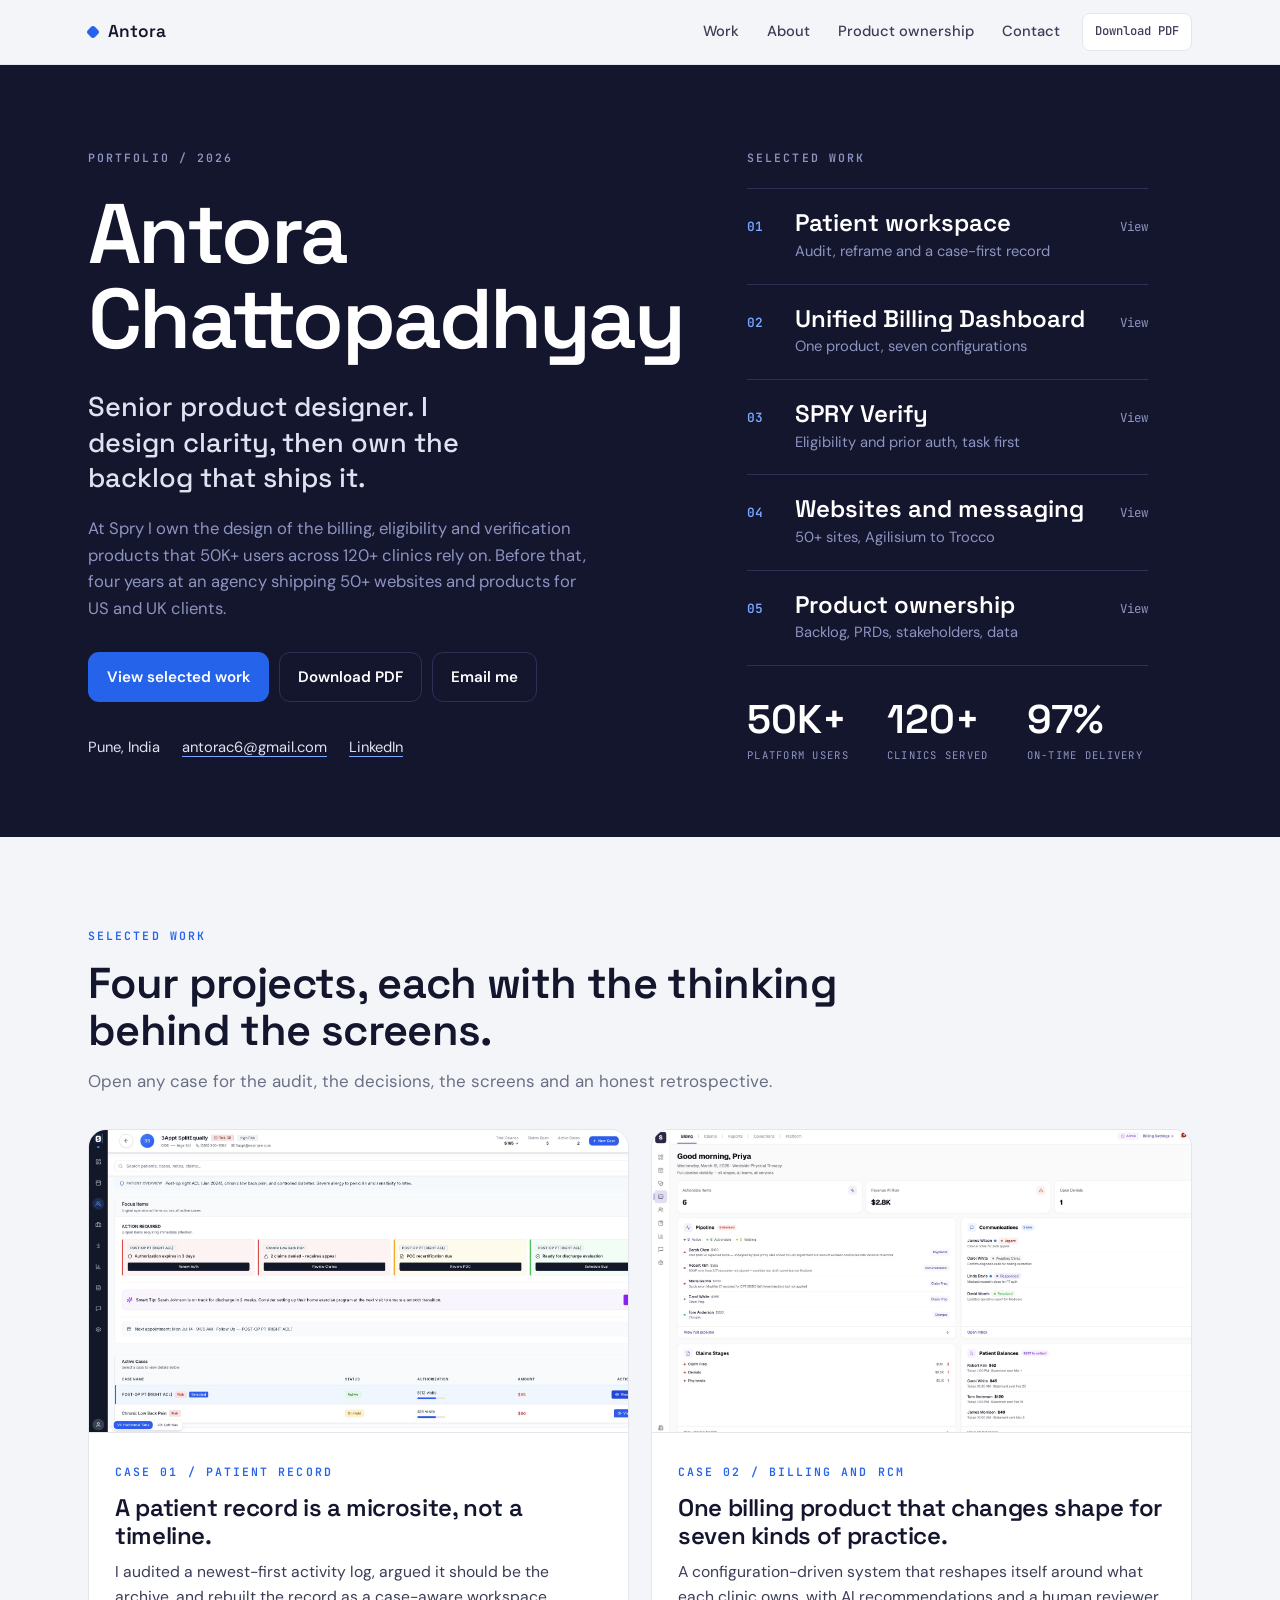
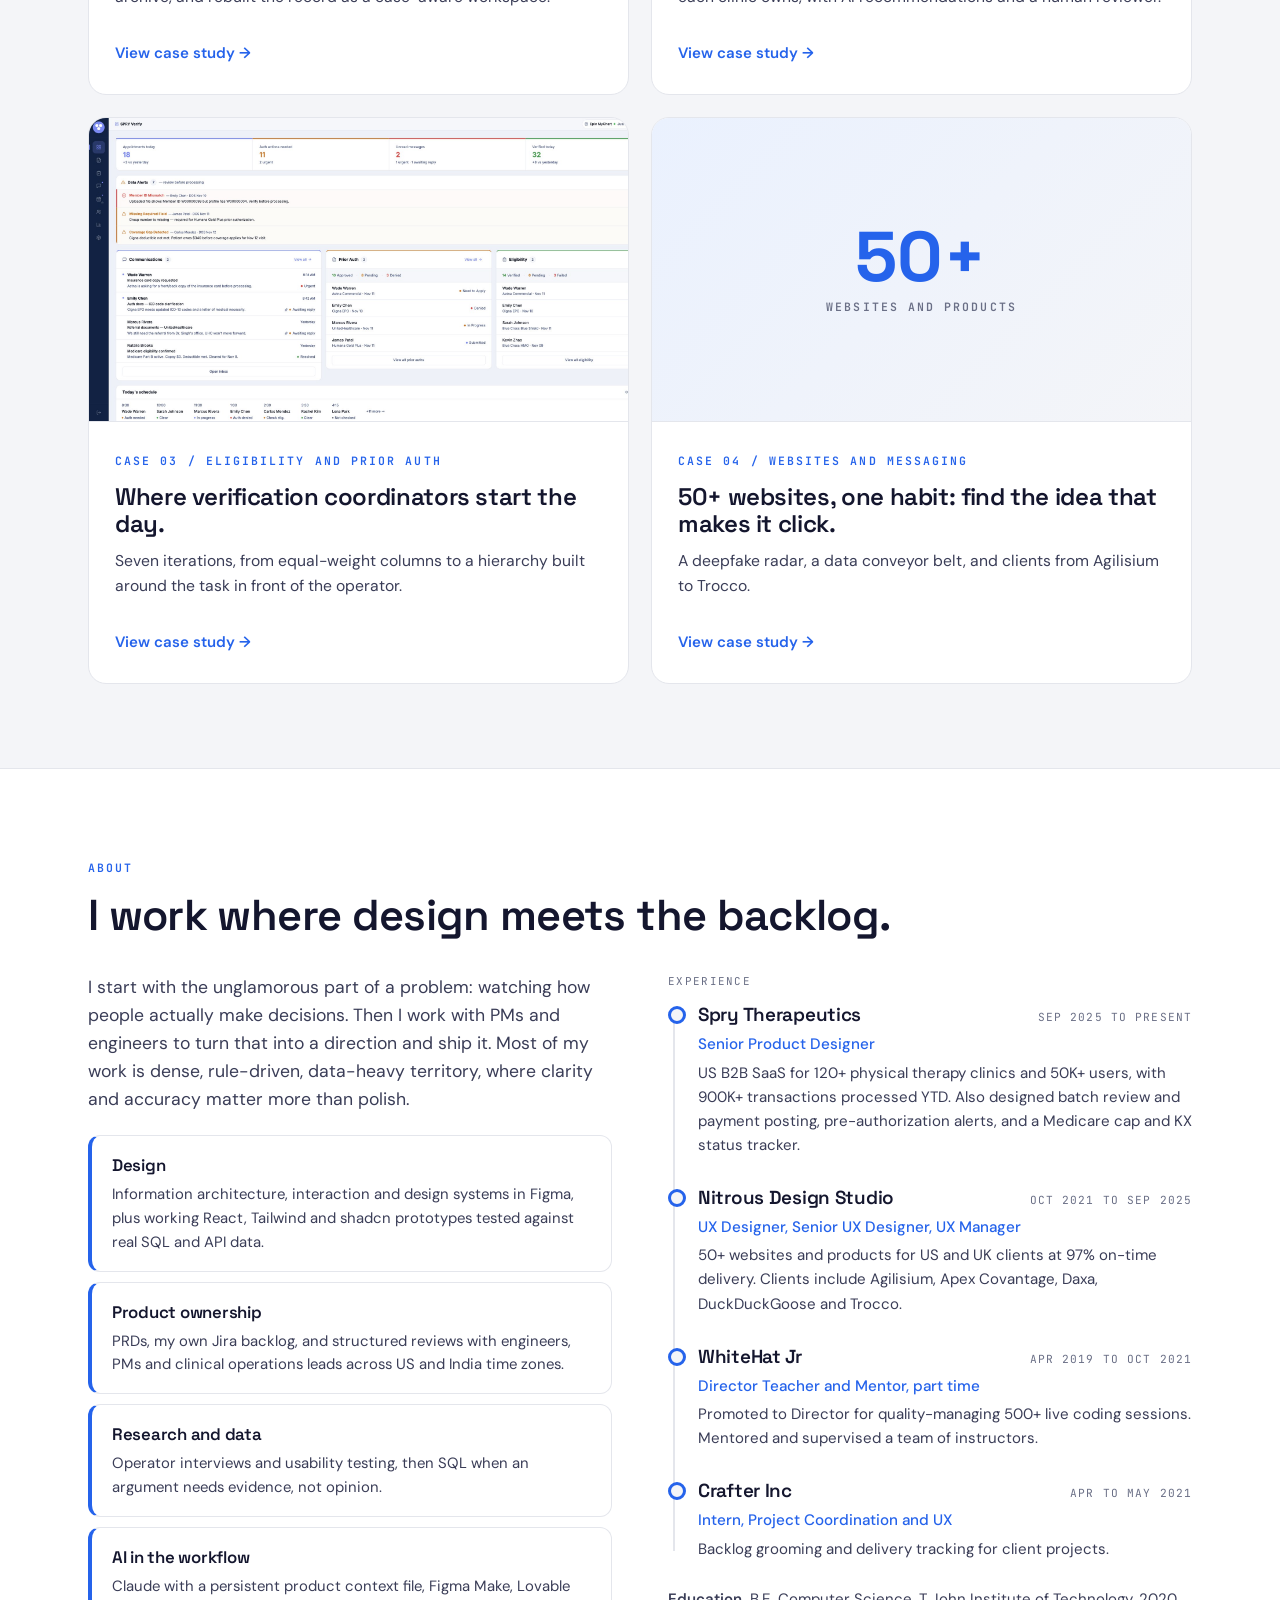
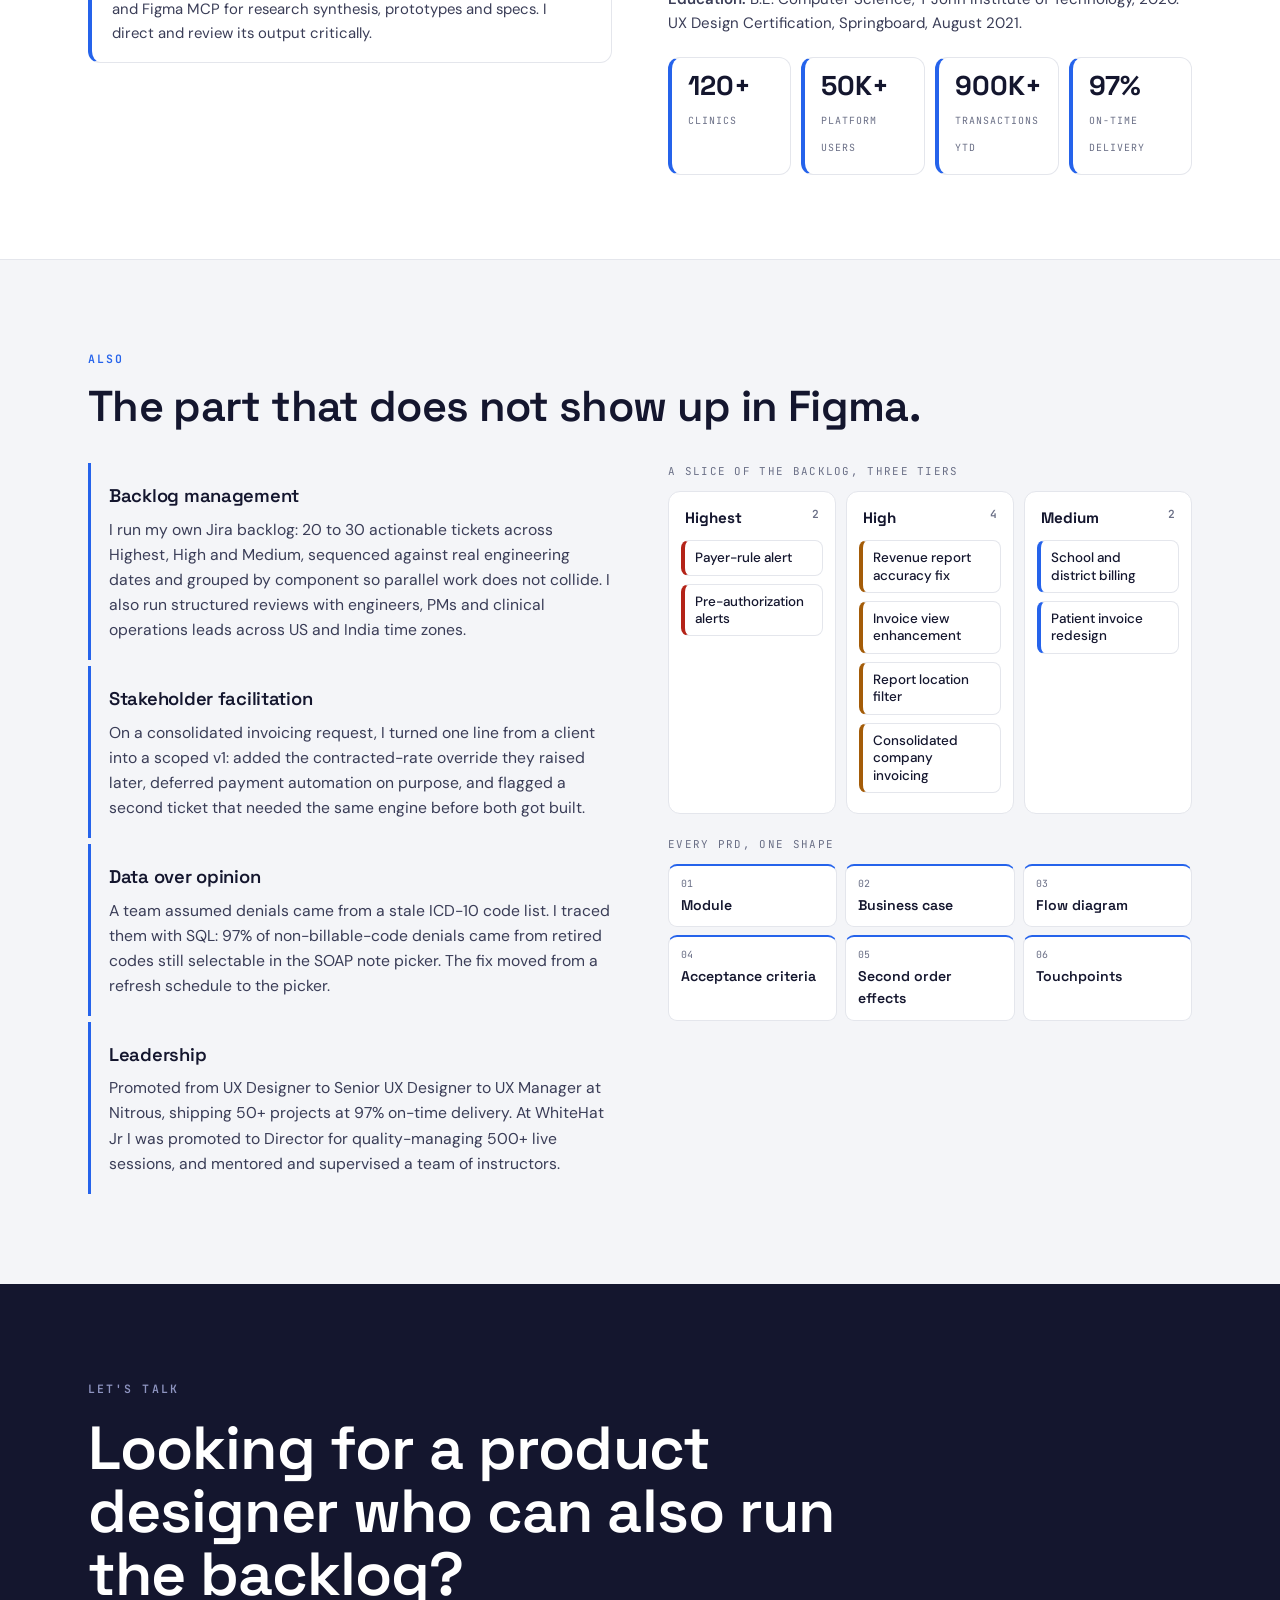
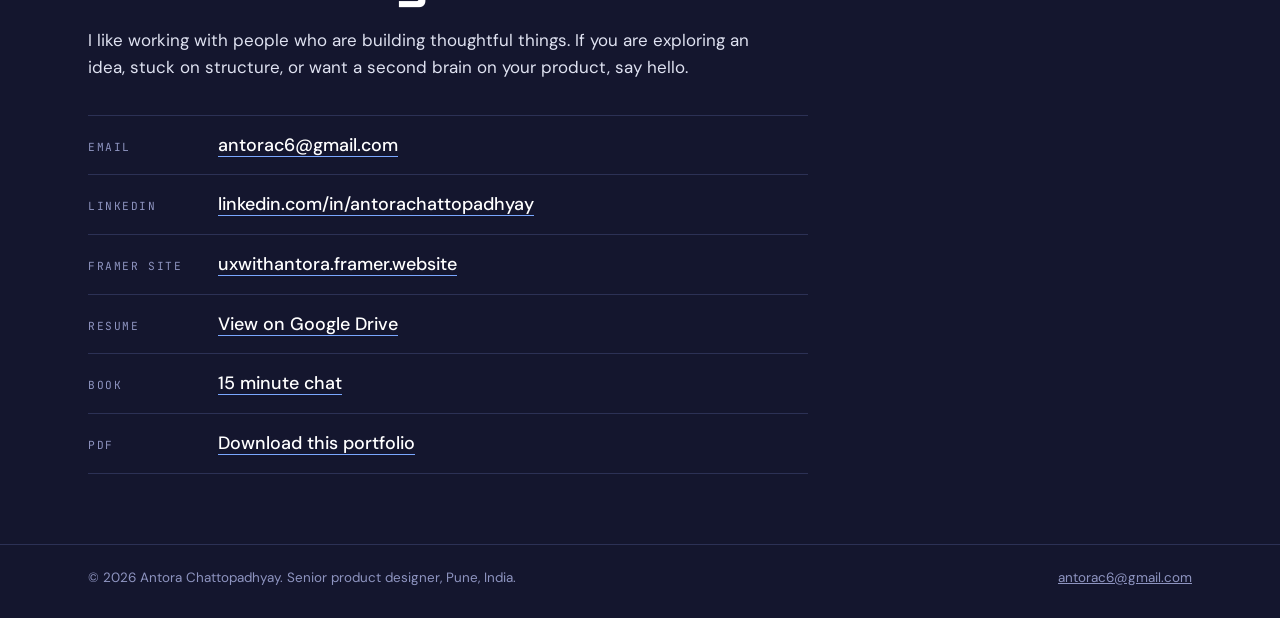
==== commit c754c4b3: "Add files via upload" ====
--- a/index.html
+++ b/index.html
@@ -10,7 +10,7 @@
 <meta property="og:title" content="Antora Chattopadhyay | Senior product designer">
 <meta property="og:description" content="Senior product designer and product owner. Billing, eligibility and verification products for physical therapy clinics, plus 50+ websites for B2B SaaS, AI and compliance companies.">
 <link rel="icon" href="data:image/svg+xml,%3Csvg xmlns='http://www.w3.org/2000/svg' viewBox='0 0 32 32'%3E%3Crect width='32' height='32' rx='8' fill='%2314162e'/%3E%3Crect x='11' y='11' width='10' height='10' rx='2' transform='rotate(45 16 16)' fill='%232563eb'/%3E%3C/svg%3E">
-<link rel="stylesheet" href="assets/css/style.css">
+<link rel="stylesheet" href="style.css">
 </head>
 <body>
 <a class="skip" href="#main">Skip to content</a>
@@ -19,17 +19,17 @@
 <button class="burger" aria-label="Menu" aria-expanded="false" aria-controls="nav-links"><span></span><span></span><span></span></button>
 <nav class="nav-links" id="nav-links" aria-label="Main">
 <a href="index.html#work">Work</a><a href="index.html#about">About</a><a href="index.html#ownership">Product ownership</a><a href="index.html#contact">Contact</a>
-<a class="pdf" href="assets/Antora-Chattopadhyay-Portfolio.pdf" target="_blank" rel="noopener">Download PDF</a>
+<a class="pdf" href="Antora-Chattopadhyay-Portfolio.pdf" target="_blank" rel="noopener">Download PDF</a>
 </nav>
 </div></header>
 <main id="main">
-<section class="hero"><div class="wrap hero-grid"><div><span class="eyebrow">Portfolio / 2026</span><h1>Antora<br>Chattopadhyay</h1><p class="tag">Senior product designer. I design clarity, then own the backlog that ships it.</p><p class="body">At Spry I own the design of the billing, eligibility and verification products that 50K+ users across 120+ clinics rely on. Before that, four years at an agency shipping 50+ websites and products for US and UK clients.</p><div class="cta"><a class="btn primary" href="#work">View selected work</a><a class="btn ghost" href="assets/Antora-Chattopadhyay-Portfolio.pdf" target="_blank" rel="noopener">Download PDF</a><a class="btn ghost" href="mailto:antorac6@gmail.com">Email me</a></div><p class="hero-meta"><span>Pune, India</span><a href="mailto:antorac6@gmail.com">antorac6@gmail.com</a><a href="https://www.linkedin.com/in/antorachattopadhyay/" target="_blank" rel="noopener">LinkedIn</a></p></div><div><span class="eyebrow">Selected work</span><div class="index" style="margin-top:18px"><a href="patient-workspace.html"><span class="num">01</span><span class="t">Patient workspace</span><span class="go">View</span><span class="d">Audit, reframe and a case-first record</span></a><a href="billing-dashboard.html"><span class="num">02</span><span class="t">Unified Billing Dashboard</span><span class="go">View</span><span class="d">One product, seven configurations</span></a><a href="spry-verify.html"><span class="num">03</span><span class="t">SPRY Verify</span><span class="go">View</span><span class="d">Eligibility and prior auth, task first</span></a><a href="websites.html"><span class="num">04</span><span class="t">Websites and messaging</span><span class="go">View</span><span class="d">50+ sites, Agilisium to Trocco</span></a><a href="#ownership"><span class="num">05</span><span class="t">Product ownership</span><span class="go">View</span><span class="d">Backlog, PRDs, stakeholders, data</span></a></div><div class="stats"><div><b>50K+</b><span>platform users</span></div><div><b>120+</b><span>clinics served</span></div><div><b>97%</b><span>on-time delivery</span></div></div></div></div></section>
-<section class="block" id="work"><div class="wrap"><div class="sec-head rv"><span class="eyebrow blue">Selected work</span><h2>Four projects, each with the thinking behind the screens.</h2><p>Open any case for the audit, the decisions, the screens and an honest retrospective.</p></div><div class="work-grid"><a class="wcard rv" href="patient-workspace.html"><div class="wthumb"><img class="" src="assets/img/pw-workspace-overview.jpg" width="2000" height="1030" alt="A patient record is a microsite, not a timeline." loading="lazy"></div><div class="wbody"><span class="eyebrow">Case 01 / Patient record</span><h3>A patient record is a microsite, not a timeline.</h3><p>I audited a newest-first activity log, argued it should be the archive, and rebuilt the record as a case-aware workspace.</p><span class="more">View case study &rarr;</span></div></a><a class="wcard rv" href="billing-dashboard.html"><div class="wthumb"><img class="" src="assets/img/ubd-billing-home.jpg" width="2000" height="1019" alt="One billing product that changes shape for seven kinds of practice." loading="lazy"></div><div class="wbody"><span class="eyebrow">Case 02 / Billing and RCM</span><h3>One billing product that changes shape for seven kinds of practice.</h3><p>A configuration-driven system that reshapes itself around what each clinic owns, with AI recommendations and a human reviewer.</p><span class="more">View case study &rarr;</span></div></a><a class="wcard rv" href="spry-verify.html"><div class="wthumb"><img class="" src="assets/img/verify-dashboard.jpg" width="2000" height="1044" alt="Where verification coordinators start the day." loading="lazy"></div><div class="wbody"><span class="eyebrow">Case 03 / Eligibility and prior auth</span><h3>Where verification coordinators start the day.</h3><p>Seven iterations, from equal-weight columns to a hierarchy built around the task in front of the operator.</p><span class="more">View case study &rarr;</span></div></a><a class="wcard rv" href="websites.html"><div class="wthumb art"><div style="text-align:center"><b style="font-family:'Space Grotesk';font-size:4.4rem;line-height:1;color:var(--blue)">50+</b><div class="eyebrow" style="margin-top:6px">websites and products</div></div></div><div class="wbody"><span class="eyebrow">Case 04 / Websites and messaging</span><h3>50+ websites, one habit: find the idea that makes it click.</h3><p>A deepfake radar, a data conveyor belt, and clients from Agilisium to Trocco.</p><span class="more">View case study &rarr;</span></div></a></div></div></section>
+<section class="hero"><div class="wrap hero-grid"><div><span class="eyebrow">Portfolio / 2026</span><h1>Antora<br>Chattopadhyay</h1><p class="tag">Senior product designer. I design clarity, then own the backlog that ships it.</p><p class="body">At Spry I own the design of the billing, eligibility and verification products that 50K+ users across 120+ clinics rely on. Before that, four years at an agency shipping 50+ websites and products for US and UK clients.</p><div class="cta"><a class="btn primary" href="#work">View selected work</a><a class="btn ghost" href="Antora-Chattopadhyay-Portfolio.pdf" target="_blank" rel="noopener">Download PDF</a><a class="btn ghost" href="mailto:antorac6@gmail.com">Email me</a></div><p class="hero-meta"><span>Pune, India</span><a href="mailto:antorac6@gmail.com">antorac6@gmail.com</a><a href="https://www.linkedin.com/in/antorachattopadhyay/" target="_blank" rel="noopener">LinkedIn</a></p></div><div><span class="eyebrow">Selected work</span><div class="index" style="margin-top:18px"><a href="patient-workspace.html"><span class="num">01</span><span class="t">Patient workspace</span><span class="go">View</span><span class="d">Audit, reframe and a case-first record</span></a><a href="billing-dashboard.html"><span class="num">02</span><span class="t">Unified Billing Dashboard</span><span class="go">View</span><span class="d">One product, seven configurations</span></a><a href="spry-verify.html"><span class="num">03</span><span class="t">SPRY Verify</span><span class="go">View</span><span class="d">Eligibility and prior auth, task first</span></a><a href="websites.html"><span class="num">04</span><span class="t">Websites and messaging</span><span class="go">View</span><span class="d">50+ sites, Agilisium to Trocco</span></a><a href="#ownership"><span class="num">05</span><span class="t">Product ownership</span><span class="go">View</span><span class="d">Backlog, PRDs, stakeholders, data</span></a></div><div class="stats"><div><b>50K+</b><span>platform users</span></div><div><b>120+</b><span>clinics served</span></div><div><b>97%</b><span>on-time delivery</span></div></div></div></div></section>
+<section class="block" id="work"><div class="wrap"><div class="sec-head rv"><span class="eyebrow blue">Selected work</span><h2>Four projects, each with the thinking behind the screens.</h2><p>Open any case for the audit, the decisions, the screens and an honest retrospective.</p></div><div class="work-grid"><a class="wcard rv" href="patient-workspace.html"><div class="wthumb"><img class="" src="pw-workspace-overview.jpg" width="2000" height="1030" alt="A patient record is a microsite, not a timeline." loading="lazy"></div><div class="wbody"><span class="eyebrow">Case 01 / Patient record</span><h3>A patient record is a microsite, not a timeline.</h3><p>I audited a newest-first activity log, argued it should be the archive, and rebuilt the record as a case-aware workspace.</p><span class="more">View case study &rarr;</span></div></a><a class="wcard rv" href="billing-dashboard.html"><div class="wthumb"><img class="" src="ubd-billing-home.jpg" width="2000" height="1019" alt="One billing product that changes shape for seven kinds of practice." loading="lazy"></div><div class="wbody"><span class="eyebrow">Case 02 / Billing and RCM</span><h3>One billing product that changes shape for seven kinds of practice.</h3><p>A configuration-driven system that reshapes itself around what each clinic owns, with AI recommendations and a human reviewer.</p><span class="more">View case study &rarr;</span></div></a><a class="wcard rv" href="spry-verify.html"><div class="wthumb"><img class="" src="verify-dashboard.jpg" width="2000" height="1044" alt="Where verification coordinators start the day." loading="lazy"></div><div class="wbody"><span class="eyebrow">Case 03 / Eligibility and prior auth</span><h3>Where verification coordinators start the day.</h3><p>Seven iterations, from equal-weight columns to a hierarchy built around the task in front of the operator.</p><span class="more">View case study &rarr;</span></div></a><a class="wcard rv" href="websites.html"><div class="wthumb art"><div style="text-align:center"><b style="font-family:'Space Grotesk';font-size:4.4rem;line-height:1;color:var(--blue)">50+</b><div class="eyebrow" style="margin-top:6px">websites and products</div></div></div><div class="wbody"><span class="eyebrow">Case 04 / Websites and messaging</span><h3>50+ websites, one habit: find the idea that makes it click.</h3><p>A deepfake radar, a data conveyor belt, and clients from Agilisium to Trocco.</p><span class="more">View case study &rarr;</span></div></a></div></div></section>
 <section class="block" id="about" style="background:#fff;border-top:1px solid var(--line);border-bottom:1px solid var(--line)"><div class="wrap"><div class="sec-head rv"><span class="eyebrow blue">About</span><h2>I work where design meets the backlog.</h2></div><div class="two"><div><p class="rv" style="font-size:1.1rem;color:var(--ink2)">I start with the unglamorous part of a problem: watching how people actually make decisions. Then I work with PMs and engineers to turn that into a direction and ship it. Most of my work is dense, rule-driven, data-heavy territory, where clarity and accuracy matter more than polish.</p><div style="margin-top:22px"><div class="lens rv"><h4>Design</h4><p>Information architecture, interaction and design systems in Figma, plus working React, Tailwind and shadcn prototypes tested against real SQL and API data.</p></div><div class="lens rv"><h4>Product ownership</h4><p>PRDs, my own Jira backlog, and structured reviews with engineers, PMs and clinical operations leads across US and India time zones.</p></div><div class="lens rv"><h4>Research and data</h4><p>Operator interviews and usability testing, then SQL when an argument needs evidence, not opinion.</p></div><div class="lens rv"><h4>AI in the workflow</h4><p>Claude with a persistent product context file, Figma Make, Lovable and Figma MCP for research synthesis, prototypes and specs. I direct and review its output critically.</p></div></div></div><div><span class="label" style="margin-top:0">Experience</span><div class="tl"><div class="tl-item rv"><div class="top"><h4>Spry Therapeutics</h4><span class="when">Sep 2025 to present</span></div><div class="role">Senior Product Designer</div><p>US B2B SaaS for 120+ physical therapy clinics and 50K+ users, with 900K+ transactions processed YTD. Also designed batch review and payment posting, pre-authorization alerts, and a Medicare cap and KX status tracker.</p></div><div class="tl-item rv"><div class="top"><h4>Nitrous Design Studio</h4><span class="when">Oct 2021 to Sep 2025</span></div><div class="role">UX Designer, Senior UX Designer, UX Manager</div><p>50+ websites and products for US and UK clients at 97% on-time delivery. Clients include Agilisium, Apex Covantage, Daxa, DuckDuckGoose and Trocco.</p></div><div class="tl-item rv"><div class="top"><h4>WhiteHat Jr</h4><span class="when">Apr 2019 to Oct 2021</span></div><div class="role">Director Teacher and Mentor, part time</div><p>Promoted to Director for quality-managing 500+ live coding sessions. Mentored and supervised a team of instructors.</p></div><div class="tl-item rv"><div class="top"><h4>Crafter Inc</h4><span class="when">Apr to May 2021</span></div><div class="role">Intern, Project Coordination and UX</div><p>Backlog grooming and delivery tracking for client projects.</p></div></div><p class="rv" style="font-size:.94rem;color:var(--ink2)"><b>Education.</b> B.E. Computer Science, T John Institute of Technology, 2020. UX Design Certification, Springboard, August 2021.</p><div class="nums rv" style="margin-top:22px"><div class="num-card"><b>120+</b><span>clinics</span></div><div class="num-card"><b>50K+</b><span>platform users</span></div><div class="num-card"><b>900K+</b><span>transactions YTD</span></div><div class="num-card"><b>97%</b><span>on-time delivery</span></div></div></div></div></div></section>
 <section class="block" id="ownership"><div class="wrap"><div class="sec-head rv"><span class="eyebrow blue">Also</span><h2>The part that does not show up in Figma.</h2></div><div class="two"><div><div class="own-item rv"><h4>Backlog management</h4><p>I run my own Jira backlog: 20 to 30 actionable tickets across Highest, High and Medium, sequenced against real engineering dates and grouped by component so parallel work does not collide. I also run structured reviews with engineers, PMs and clinical operations leads across US and India time zones.</p></div><div class="own-item rv"><h4>Stakeholder facilitation</h4><p>On a consolidated invoicing request, I turned one line from a client into a scoped v1: added the contracted-rate override they raised later, deferred payment automation on purpose, and flagged a second ticket that needed the same engine before both got built.</p></div><div class="own-item rv"><h4>Data over opinion</h4><p>A team assumed denials came from a stale ICD-10 code list. I traced them with SQL: 97% of non-billable-code denials came from retired codes still selectable in the SOAP note picker. The fix moved from a refresh schedule to the picker.</p></div><div class="own-item rv"><h4>Leadership</h4><p>Promoted from UX Designer to Senior UX Designer to UX Manager at Nitrous, shipping 50+ projects at 97% on-time delivery. At WhiteHat Jr I was promoted to Director for quality-managing 500+ live sessions, and mentored and supervised a team of instructors.</p></div></div><div><span class="label" style="margin-top:0">A slice of the backlog, three tiers</span><div class="board rv"><div class="col"><h5>Highest<span>2</span></h5><div class="tk r">Payer-rule alert</div><div class="tk r">Pre-authorization alerts</div></div><div class="col"><h5>High<span>4</span></h5><div class="tk a">Revenue report accuracy fix</div><div class="tk a">Invoice view enhancement</div><div class="tk a">Report location filter</div><div class="tk a">Consolidated company invoicing</div></div><div class="col"><h5>Medium<span>2</span></h5><div class="tk b">School and district billing</div><div class="tk b">Patient invoice redesign</div></div></div><span class="label">Every PRD, one shape</span><div class="prd rv"><div><small>01</small>Module</div><div><small>02</small>Business case</div><div><small>03</small>Flow diagram</div><div><small>04</small>Acceptance criteria</div><div><small>05</small>Second order effects</div><div><small>06</small>Touchpoints</div></div></div></div></div></section>
-<section class="contact" id="contact"><div class="wrap"><span class="eyebrow" style="color:var(--dim)">Let's talk</span><h2>Looking for a product designer who can also run the backlog?</h2><p>I like working with people who are building thoughtful things. If you are exploring an idea, stuck on structure, or want a second brain on your product, say hello.</p><div class="clinks"><a href="mailto:antorac6@gmail.com"><span class="k">Email</span><span class="v">antorac6@gmail.com</span></a><a href="https://www.linkedin.com/in/antorachattopadhyay/" target="_blank" rel="noopener"><span class="k">LinkedIn</span><span class="v">linkedin.com/in/antorachattopadhyay</span></a><a href="https://uxwithantora.framer.website/" target="_blank" rel="noopener"><span class="k">Framer site</span><span class="v">uxwithantora.framer.website</span></a><a href="https://drive.google.com/file/d/1yYZaBu3fSqgy6WivxGu-LtrlRzolJziB/view?usp=sharing" target="_blank" rel="noopener"><span class="k">Resume</span><span class="v">View on Google Drive</span></a><a href="https://tidycal.com/antorac6/15-minute-meeting" target="_blank" rel="noopener"><span class="k">Book</span><span class="v">15 minute chat</span></a><a href="assets/Antora-Chattopadhyay-Portfolio.pdf" target="_blank" rel="noopener"><span class="k">PDF</span><span class="v">Download this portfolio</span></a></div></div></section>
+<section class="contact" id="contact"><div class="wrap"><span class="eyebrow" style="color:var(--dim)">Let's talk</span><h2>Looking for a product designer who can also run the backlog?</h2><p>I like working with people who are building thoughtful things. If you are exploring an idea, stuck on structure, or want a second brain on your product, say hello.</p><div class="clinks"><a href="mailto:antorac6@gmail.com"><span class="k">Email</span><span class="v">antorac6@gmail.com</span></a><a href="https://www.linkedin.com/in/antorachattopadhyay/" target="_blank" rel="noopener"><span class="k">LinkedIn</span><span class="v">linkedin.com/in/antorachattopadhyay</span></a><a href="https://uxwithantora.framer.website/" target="_blank" rel="noopener"><span class="k">Framer site</span><span class="v">uxwithantora.framer.website</span></a><a href="https://drive.google.com/file/d/1yYZaBu3fSqgy6WivxGu-LtrlRzolJziB/view?usp=sharing" target="_blank" rel="noopener"><span class="k">Resume</span><span class="v">View on Google Drive</span></a><a href="https://tidycal.com/antorac6/15-minute-meeting" target="_blank" rel="noopener"><span class="k">Book</span><span class="v">15 minute chat</span></a><a href="Antora-Chattopadhyay-Portfolio.pdf" target="_blank" rel="noopener"><span class="k">PDF</span><span class="v">Download this portfolio</span></a></div></div></section>
 </main>
 <footer class="site"><div class="wrap"><span>&copy; 2026 Antora Chattopadhyay. Senior product designer, Pune, India.</span><span><a href="mailto:antorac6@gmail.com">antorac6@gmail.com</a></span></div></footer>
-<script src="assets/js/main.js"></script>
+<script src="main.js"></script>
 </body>
 </html>
--- a/style.css
+++ b/style.css
@@ -0,0 +1,362 @@
+/* Antora Chattopadhyay, portfolio. Plain CSS, no build step. */
+@font-face{font-family:"Space Grotesk";font-weight:500;font-display:swap;src:url("SG-Medium.woff2") format("woff2")}
+@font-face{font-family:"Space Grotesk";font-weight:600;font-display:swap;src:url("SG-SemiBold.woff2") format("woff2")}
+@font-face{font-family:"Space Grotesk";font-weight:700;font-display:swap;src:url("SG-Bold.woff2") format("woff2")}
+@font-face{font-family:"DM Sans";font-weight:400;font-display:swap;src:url("DM-Regular.woff2") format("woff2")}
+@font-face{font-family:"DM Sans";font-weight:500;font-display:swap;src:url("DM-Medium.woff2") format("woff2")}
+@font-face{font-family:"DM Sans";font-weight:600;font-display:swap;src:url("DM-SemiBold.woff2") format("woff2")}
+@font-face{font-family:"JetBrains Mono";font-weight:400;font-display:swap;src:url("JB-Regular.woff2") format("woff2")}
+@font-face{font-family:"JetBrains Mono";font-weight:500;font-display:swap;src:url("JB-Medium.woff2") format("woff2")}
+@font-face{font-family:"JetBrains Mono";font-weight:600;font-display:swap;src:url("JB-SemiBold.woff2") format("woff2")}
+
+:root{
+  --ink:#14162e;--ink2:#3a3d57;--muted:#6a6f86;--paper:#f4f5f8;--white:#fff;
+  --line:#e4e6ec;--line2:#eef0f4;
+  --blue:#2563eb;--blue-soft:#eaf1fe;--blue-line:#cfdcfb;
+  --indigo:#4f46e5;--indigo-soft:#eef0fe;
+  --red:#b42318;--red-bg:#fef0ef;--green:#15803d;--green-bg:#e8f6ec;
+  --amber:#a45c08;--amber-bg:#fdf3e2;--slate:#475569;--slate-bg:#eef1f5;
+  --navy-line:#2c3155;--dim:#8e94c0;--soft:#dfe2f1;--sky:#7aa7ff;
+  --maxw:1160px;--r:14px;--ease:cubic-bezier(.22,.61,.36,1);
+  --nav-h:64px;
+}
+*{box-sizing:border-box}
+html{scroll-behavior:smooth;scroll-padding-top:calc(var(--nav-h) + 64px)}
+body{margin:0;background:var(--paper);color:var(--ink);font-family:"DM Sans",system-ui,-apple-system,"Segoe UI",Roboto,sans-serif;font-size:17px;line-height:1.6;-webkit-font-smoothing:antialiased}
+img{max-width:100%;height:auto;display:block}
+a{color:inherit}
+h1,h2,h3,h4{font-family:"Space Grotesk",system-ui,sans-serif;font-weight:600;color:var(--ink);margin:0;letter-spacing:-.015em}
+p{margin:0 0 1em}p:last-child{margin-bottom:0}
+::selection{background:#dbe6fd}
+.mono{font-family:"JetBrains Mono",ui-monospace,Menlo,monospace}
+.wrap{max-width:var(--maxw);margin:0 auto;padding:0 28px}
+.skip{position:absolute;left:-999px;top:8px;background:var(--ink);color:#fff;padding:8px 14px;border-radius:8px;z-index:100}
+.skip:focus{left:12px}
+a:focus-visible,button:focus-visible{outline:2px solid var(--blue);outline-offset:3px;border-radius:6px}
+.eyebrow{font-family:"JetBrains Mono",monospace;font-size:.72rem;letter-spacing:.18em;text-transform:uppercase;font-weight:600;color:var(--muted)}
+.eyebrow.blue{color:var(--blue)}.eyebrow.amber{color:var(--amber)}
+
+/* ---------- nav ---------- */
+.nav{position:sticky;top:0;z-index:60;background:rgba(244,245,248,.88);backdrop-filter:saturate(1.4) blur(14px);-webkit-backdrop-filter:saturate(1.4) blur(14px);border-bottom:1px solid var(--line)}
+.nav-in{max-width:var(--maxw);margin:0 auto;padding:0 28px;height:var(--nav-h);display:flex;align-items:center;justify-content:space-between;gap:20px}
+.brand{display:flex;align-items:center;gap:10px;text-decoration:none;font-family:"Space Grotesk";font-weight:600;font-size:1.08rem}
+.brand i{width:10px;height:10px;border-radius:3px;background:var(--blue);transform:rotate(45deg);display:inline-block}
+.nav-links{display:flex;align-items:center;gap:4px}
+.nav-links a{text-decoration:none;font-size:.92rem;font-weight:500;color:var(--ink2);padding:8px 12px;border-radius:8px;transition:background .2s,color .2s}
+.nav-links a:hover{background:#fff;color:var(--blue)}
+.nav-links a[aria-current="page"]{color:var(--blue)}
+.nav-links .pdf{font-family:"JetBrains Mono";font-size:.76rem;border:1px solid var(--line);background:#fff;margin-left:6px}
+.nav-links .pdf:hover{border-color:var(--ink);color:var(--ink)}
+.burger{display:none;background:none;border:0;padding:10px;cursor:pointer}
+.burger span{display:block;width:22px;height:2px;background:var(--ink);border-radius:2px;margin:4px 0;transition:transform .25s,opacity .25s}
+.burger[aria-expanded="true"] span:nth-child(1){transform:translateY(6px) rotate(45deg)}
+.burger[aria-expanded="true"] span:nth-child(2){opacity:0}
+.burger[aria-expanded="true"] span:nth-child(3){transform:translateY(-6px) rotate(-45deg)}
+
+.casebar{background:#fff;border-bottom:1px solid var(--line)}
+.casebar-in{max-width:var(--maxw);margin:0 auto;padding:10px 28px;display:flex;gap:8px;overflow-x:auto;scrollbar-width:none}
+.casebar-in::-webkit-scrollbar{display:none}
+.casebar a{white-space:nowrap;text-decoration:none;font-size:.86rem;font-weight:500;color:var(--ink2);padding:7px 14px;border-radius:999px;border:1px solid var(--line);transition:all .2s}
+.casebar a:hover{border-color:var(--ink)}
+.casebar a[aria-current="page"]{background:var(--ink);color:#fff;border-color:var(--ink)}
+.casebar .n{font-family:"JetBrains Mono";font-size:.72rem;color:var(--blue);margin-right:7px}
+.casebar a[aria-current="page"] .n{color:var(--sky)}
+
+/* ---------- buttons ---------- */
+.btn{display:inline-flex;align-items:center;gap:8px;text-decoration:none;font-weight:600;font-size:.95rem;padding:12px 18px;border-radius:11px;border:1px solid transparent;transition:transform .2s var(--ease),background .2s,border-color .2s;cursor:pointer}
+.btn:hover{transform:translateY(-1px)}
+.btn.primary{background:var(--blue);color:#fff}.btn.primary:hover{background:#1d4fd0}
+.btn.light{background:#fff;color:var(--ink)}
+.btn.ghost{background:transparent;color:#fff;border-color:var(--navy-line)}.btn.ghost:hover{border-color:#fff}
+.btn.dark{background:var(--ink);color:#fff}
+.btn.line{background:#fff;color:var(--ink);border-color:var(--line)}.btn.line:hover{border-color:var(--ink)}
+
+/* ---------- home hero ---------- */
+.hero{background:var(--ink);color:var(--soft);padding:78px 0 70px}
+.hero-grid{display:grid;grid-template-columns:1.1fr .9fr;gap:64px;align-items:start}
+.hero .eyebrow{color:var(--dim)}
+.hero h1{color:#fff;font-size:clamp(2.8rem,6.6vw,5.4rem);line-height:1;letter-spacing:-.03em;margin:22px 0 28px;font-weight:600}
+.hero .tag{font-family:"Space Grotesk";font-weight:500;font-size:clamp(1.35rem,2.4vw,1.7rem);line-height:1.3;color:var(--soft);max-width:22ch;margin-bottom:20px}
+.hero p.body{color:var(--dim);max-width:46ch;font-size:1.04rem}
+.hero .cta{display:flex;flex-wrap:wrap;gap:10px;margin-top:30px}
+.hero-meta{margin-top:34px;display:flex;flex-wrap:wrap;gap:8px 22px;font-size:.92rem;color:var(--soft)}
+.hero-meta a{color:var(--soft);text-decoration:underline;text-decoration-color:var(--sky);text-underline-offset:4px}
+.index{border-top:1px solid var(--navy-line)}
+.index a{display:grid;grid-template-columns:42px 1fr auto;gap:0 6px;align-items:baseline;padding:20px 0;border-bottom:1px solid var(--navy-line);text-decoration:none;transition:padding .25s var(--ease)}
+.index a:hover{padding-left:10px}
+.index .num{grid-column:1;grid-row:1;font-family:"JetBrains Mono";font-size:.8rem;color:var(--sky);font-weight:600}
+.index .t{grid-column:2;grid-row:1;font-family:"Space Grotesk";font-weight:600;font-size:1.5rem;color:#fff;line-height:1.2}
+.index .d{grid-column:2;grid-row:2;font-size:.92rem;color:var(--dim);margin-top:2px}
+.index .go{grid-column:3;grid-row:1;font-family:"JetBrains Mono";font-size:.78rem;color:var(--dim)}
+.stats{display:flex;gap:38px;margin-top:34px;flex-wrap:wrap}
+.stats b{display:block;font-family:"Space Grotesk";font-size:2.5rem;font-weight:600;color:#fff;line-height:1}
+.stats span{font-family:"JetBrains Mono";font-size:.66rem;letter-spacing:.12em;text-transform:uppercase;color:var(--dim)}
+
+/* ---------- sections (home) ---------- */
+section.block{padding:84px 0}
+.sec-head{margin-bottom:34px;max-width:70ch}
+.sec-head h2{font-size:clamp(1.9rem,3.4vw,2.7rem);line-height:1.08;margin-top:12px}
+.sec-head p{color:var(--muted);margin-top:14px;font-size:1.06rem}
+.work-grid{display:grid;grid-template-columns:repeat(2,1fr);gap:22px}
+.wcard{display:flex;flex-direction:column;text-decoration:none;background:#fff;border:1px solid var(--line);border-radius:18px;overflow:hidden;transition:transform .3s var(--ease),box-shadow .3s var(--ease)}
+.wcard:hover{transform:translateY(-4px);box-shadow:0 24px 50px -30px rgba(20,22,46,.45)}
+.wthumb{aspect-ratio:16/9;background:#e9ecf3;overflow:hidden;border-bottom:1px solid var(--line)}
+.wthumb img{width:100%;height:100%;object-fit:cover;object-position:top left;transition:transform .6s var(--ease)}
+.wcard:hover .wthumb img{transform:scale(1.03)}
+.wthumb.art{display:grid;place-items:center;background:linear-gradient(135deg,#eaf1fe,#f4f5f8)}
+.wbody{padding:24px 26px 28px}
+.wbody .eyebrow{color:var(--blue)}
+.wbody h3{font-size:1.5rem;line-height:1.15;margin:10px 0 10px}
+.wbody p{color:var(--ink2);font-size:.98rem}
+.wbody .more{display:inline-block;margin-top:16px;font-weight:600;color:var(--blue);font-size:.94rem}
+
+.two{display:grid;grid-template-columns:1fr 1fr;gap:56px;align-items:start}
+.lens{background:#fff;border:1px solid var(--line);border-left:4px solid var(--blue);border-radius:12px;padding:16px 20px;margin-bottom:10px}
+.lens h4{font-size:1.05rem;margin-bottom:4px}
+.lens p{font-size:.93rem;color:var(--ink2)}
+.tl{position:relative;padding-left:30px}
+.tl::before{content:"";position:absolute;left:5px;top:10px;bottom:10px;width:2px;background:var(--line)}
+.tl-item{position:relative;margin-bottom:26px}
+.tl-item::before{content:"";position:absolute;left:-30px;top:6px;width:12px;height:12px;border-radius:50%;background:var(--paper);border:3px solid var(--blue)}
+.tl-item .top{display:flex;justify-content:space-between;gap:12px;flex-wrap:wrap;align-items:baseline}
+.tl-item h4{font-size:1.18rem}
+.tl-item .when{font-family:"JetBrains Mono";font-size:.7rem;letter-spacing:.1em;text-transform:uppercase;color:var(--muted)}
+.tl-item .role{color:var(--blue);font-weight:500;font-size:.95rem;margin:2px 0 4px}
+.tl-item p{font-size:.94rem;color:var(--ink2)}
+.nums{display:grid;grid-template-columns:repeat(4,1fr);gap:10px;margin-top:6px}
+.num-card{background:#fff;border:1px solid var(--line);border-left:4px solid var(--blue);border-radius:12px;padding:14px 16px}
+.num-card b{display:block;font-family:"Space Grotesk";font-size:1.7rem;line-height:1;margin-bottom:6px}
+.num-card span{font-family:"JetBrains Mono";font-size:.62rem;letter-spacing:.1em;text-transform:uppercase;color:var(--muted)}
+
+/* ownership */
+.own-item{padding:18px 0 18px 18px;border-left:3px solid var(--blue);margin-bottom:6px}
+.own-item h4{font-size:1.15rem;margin-bottom:6px}
+.own-item p{color:var(--ink2);font-size:.98rem}
+.board{display:grid;grid-template-columns:repeat(3,1fr);gap:10px}
+.col{background:#fff;border:1px solid var(--line);border-radius:12px;padding:12px;min-height:160px}
+.col h5{font-family:"Space Grotesk";font-size:.95rem;margin:2px 4px 10px;display:flex;justify-content:space-between}
+.col h5 span{font-family:"JetBrains Mono";font-size:.7rem;color:var(--muted)}
+.tk{background:#fff;border:1px solid var(--line);border-left:4px solid var(--slate);border-radius:8px;padding:8px 10px;font-size:.84rem;font-weight:500;margin-bottom:8px;line-height:1.3}
+.tk.r{border-left-color:var(--red)}.tk.a{border-left-color:var(--amber)}.tk.b{border-left-color:var(--blue)}
+.prd{display:grid;grid-template-columns:repeat(3,1fr);gap:8px;margin-top:8px}
+.prd div{background:#fff;border:1px solid var(--line);border-top:2px solid var(--blue);border-radius:9px;padding:10px 12px;font-family:"Space Grotesk";font-weight:600;font-size:.88rem}
+.prd small{display:block;font-family:"JetBrains Mono";font-weight:400;font-size:.62rem;color:var(--muted);margin-bottom:2px}
+.label{font-family:"JetBrains Mono";font-size:.68rem;letter-spacing:.12em;text-transform:uppercase;color:var(--muted);margin:22px 0 10px;display:block}
+
+/* contact */
+.contact{background:var(--ink);color:var(--soft);padding:90px 0 70px}
+.contact h2{color:#fff;font-size:clamp(2.2rem,5vw,3.8rem);line-height:1.04;max-width:20ch;margin:16px 0 20px}
+.contact p{color:var(--soft);max-width:56ch;font-size:1.06rem}
+.clinks{margin-top:34px;max-width:720px;border-top:1px solid var(--navy-line)}
+.clinks a{display:flex;align-items:baseline;gap:20px;padding:15px 0;border-bottom:1px solid var(--navy-line);text-decoration:none;transition:padding .25s var(--ease)}
+.clinks a:hover{padding-left:8px}
+.clinks .k{font-family:"JetBrains Mono";font-size:.7rem;letter-spacing:.14em;text-transform:uppercase;color:var(--dim);width:110px;flex:none}
+.clinks .v{font-weight:500;font-size:1.12rem;color:#fff;text-decoration:underline;text-decoration-color:var(--sky);text-underline-offset:5px;overflow-wrap:anywhere}
+footer.site{background:var(--ink);border-top:1px solid var(--navy-line);color:var(--dim);font-size:.84rem;padding:22px 0 30px}
+footer.site .wrap{display:flex;justify-content:space-between;flex-wrap:wrap;gap:10px}
+
+/* ---------- case pages ---------- */
+.chero{padding:64px 0 44px;background:linear-gradient(180deg,#fff,var(--paper))}
+.chero h1{font-size:clamp(2.2rem,5vw,3.9rem);line-height:1.04;max-width:20ch;margin:16px 0 20px}
+.chero .lead{font-size:clamp(1.05rem,1.6vw,1.22rem);color:var(--ink2);max-width:64ch;line-height:1.55}
+.facts{display:grid;grid-template-columns:repeat(4,1fr);margin-top:34px;background:#fff;border:1px solid var(--line);border-radius:var(--r);overflow:hidden}
+.facts div{padding:16px 20px;border-right:1px solid var(--line2)}
+.facts div:last-child{border-right:0}
+.facts dt{font-family:"JetBrains Mono";font-size:.64rem;letter-spacing:.13em;text-transform:uppercase;color:var(--muted);margin-bottom:5px}
+.facts dd{margin:0;font-weight:500;font-size:.95rem;line-height:1.4}
+.layout{display:grid;grid-template-columns:210px minmax(0,1fr);gap:56px;padding-top:36px;padding-bottom:30px}
+.toc{position:sticky;top:calc(var(--nav-h) + 70px);align-self:start}
+.toc .label{margin-top:0}
+.toc ol{list-style:none;margin:0;padding:0;border-left:2px solid var(--line)}
+.toc a{display:block;text-decoration:none;font-size:.9rem;color:var(--muted);padding:7px 0 7px 16px;margin-left:-2px;border-left:2px solid transparent;transition:color .2s,border-color .2s;line-height:1.3}
+.toc a:hover{color:var(--ink)}
+.toc a.on{color:var(--blue);border-left-color:var(--blue);font-weight:600}
+.content{min-width:0}
+.sec{padding:34px 0 48px;border-bottom:1px solid var(--line)}
+.sec:last-of-type{border-bottom:0}
+.sec h2{font-size:clamp(1.7rem,3vw,2.3rem);line-height:1.1;margin:12px 0 16px;max-width:24ch}
+.sec .lead{color:var(--ink2);max-width:66ch;font-size:1.04rem}
+.sec h3{font-size:1.2rem;margin:34px 0 8px}
+.pull{border-left:3px solid var(--blue);padding:4px 0 4px 20px;margin:28px 0;font-family:"Space Grotesk";font-weight:500;font-size:clamp(1.25rem,2.2vw,1.55rem);line-height:1.3;max-width:30ch}
+.bullets{list-style:none;margin:18px 0 0;padding:0;max-width:66ch}
+.bullets li{position:relative;padding-left:20px;margin-bottom:10px;color:var(--ink2)}
+.bullets li::before{content:"";position:absolute;left:0;top:.62em;width:6px;height:6px;background:var(--blue)}
+.grid2,.grid3,.grid4{display:grid;gap:14px;margin-top:22px}
+.grid2{grid-template-columns:repeat(2,1fr)}.grid3{grid-template-columns:repeat(3,1fr)}.grid4{grid-template-columns:repeat(4,1fr)}
+.card{background:#fff;border:1px solid var(--line);border-radius:13px;padding:18px 20px}
+.card.accent{border-left:4px solid var(--blue)}
+.card.amber{border-left:4px solid var(--amber)}
+.card h4{font-size:1.1rem;margin-bottom:6px}
+.card p{font-size:.94rem;color:var(--ink2)}
+.card .eyebrow{display:block;margin-bottom:8px}
+.card.blue{background:var(--blue);border-color:var(--blue);color:#fff}
+.card.blue h4{color:#fff}.card.blue p{color:#dbe6fd}.card.blue .eyebrow{color:#c9d9fb}
+.pm{list-style:none;margin:12px 0 0;padding:0}
+.pm li{display:flex;gap:10px;align-items:flex-start;margin-bottom:8px;font-size:.94rem;color:var(--ink2)}
+.pm i{flex:none;width:20px;height:20px;border-radius:50%;display:grid;place-items:center;font-style:normal;font-family:"JetBrains Mono";font-weight:600;font-size:.82rem;margin-top:1px}
+.pm .p i{background:var(--green-bg);color:var(--green)}.pm .m i{background:var(--red-bg);color:var(--red)}
+.chips{display:flex;flex-wrap:wrap;gap:8px;margin-top:12px}
+.chip{display:inline-flex;align-items:center;gap:6px;font-size:.78rem;font-weight:500;padding:4px 12px;border-radius:999px;background:var(--slate-bg);color:var(--slate)}
+.chip.dot::before{content:"";width:6px;height:6px;border-radius:50%;background:currentColor}
+.chip.b{background:var(--blue-soft);color:var(--blue)}.chip.r{background:var(--red-bg);color:var(--red)}
+.chip.a{background:var(--amber-bg);color:var(--amber)}.chip.g{background:var(--green-bg);color:var(--green)}
+.chip.o{background:#fff;border:1px solid var(--line);color:var(--ink2);font-size:.86rem;padding:6px 14px}
+.arrowchain{display:flex;flex-wrap:wrap;align-items:center;gap:6px;margin-top:12px}
+.arrowchain em{font-style:normal;color:var(--muted);font-family:"JetBrains Mono"}
+.layers{display:grid;gap:9px;margin-top:22px}
+.layer{border-radius:12px;padding:16px 22px;border:1px solid var(--line);background:#fff}
+.layer b{display:block;font-family:"Space Grotesk";font-size:1.1rem}
+.layer span{font-size:.92rem}
+.layer.k{background:var(--ink);color:var(--soft);border-color:var(--ink)}.layer.k b{color:#fff}
+.layer.u{background:var(--blue);border-color:var(--blue);color:#dbe6fd}.layer.u b{color:#fff}
+.layer.t span{color:var(--muted)}
+.strip{display:flex;flex-wrap:wrap;gap:16px 28px;align-items:center;justify-content:space-between;background:#fff;border:1px solid var(--line);border-radius:13px;padding:18px 22px;margin-top:22px}
+.strip p{margin:0;font-size:.94rem;color:var(--ink2);max-width:46ch}
+
+/* screens */
+.shot{margin:26px 0 0}
+.shot .frame{border:1px solid var(--line);border-radius:12px;overflow:hidden;background:#fff;box-shadow:0 1px 2px rgba(20,22,46,.04),0 24px 44px -30px rgba(20,22,46,.4);cursor:zoom-in}
+.shot img{width:100%}
+.shot figcaption{margin-top:12px;font-size:.92rem;color:var(--ink2);display:flex;gap:10px;align-items:flex-start}
+.shot figcaption b{font-family:"Space Grotesk";font-size:1.02rem;color:var(--ink);display:block;margin-bottom:2px}
+.n{flex:none;width:24px;height:24px;border-radius:50%;background:var(--ink);color:#fff;font-family:"JetBrains Mono";font-weight:600;font-size:.74rem;display:grid;place-items:center;margin-top:1px}
+.pair{display:grid;grid-template-columns:repeat(2,1fr);gap:22px;align-items:start}
+.pair.three{grid-template-columns:repeat(3,1fr);gap:16px}
+.annot{margin-top:26px}
+.annot .stage{position:relative;border-radius:12px;box-shadow:0 1px 2px rgba(20,22,46,.04),0 24px 44px -30px rgba(20,22,46,.4)}
+.annot .stage img{border:1px solid var(--line);border-radius:12px;cursor:zoom-in}
+.pin{position:absolute;transform:translate(-50%,-50%);width:28px;height:28px;border-radius:50%;background:var(--ink);color:#fff;border:3px solid #fff;font-family:"JetBrains Mono";font-weight:600;font-size:.76rem;display:grid;place-items:center;cursor:pointer;padding:0;box-shadow:0 2px 8px rgba(20,22,46,.35);transition:transform .2s var(--ease),background .2s}
+.pin:hover,.pin.on{background:var(--blue);transform:translate(-50%,-50%) scale(1.2)}
+.legend{list-style:none;margin:22px 0 0;padding:0;display:grid;grid-template-columns:repeat(2,1fr);gap:10px 28px;counter-reset:l}
+.legend li{display:flex;gap:12px;padding:12px 14px;border-radius:12px;border:1px solid transparent;transition:background .2s,border-color .2s;cursor:default}
+.legend li.on{background:#fff;border-color:var(--blue-line)}
+.legend li b{display:block;font-family:"Space Grotesk";font-size:1.02rem;margin-bottom:2px}
+.legend li span.t{font-size:.92rem;color:var(--ink2)}
+.legend .n{transition:background .2s}.legend li.on .n{background:var(--blue)}
+
+/* bracket table */
+.seg{display:flex;flex-wrap:wrap;gap:4px;background:#fff;border:1px solid var(--line);border-radius:12px;padding:4px;width:max-content;max-width:100%;margin-top:22px}
+.seg button{font-family:"JetBrains Mono";font-size:.78rem;font-weight:500;border:0;background:none;cursor:pointer;padding:9px 14px;border-radius:9px;color:var(--ink2);transition:all .2s}
+.seg button:hover{color:var(--ink)}
+.seg button[aria-pressed="true"]{background:var(--ink);color:#fff}
+.tablewrap{overflow-x:auto;margin-top:14px;background:#fff;border:1px solid var(--line);border-radius:14px}
+table.br{border-collapse:collapse;width:100%;min-width:640px}
+.br th,.br td{padding:14px 16px;text-align:left;vertical-align:middle;border-bottom:1px solid var(--line2);font-size:.9rem;transition:background .25s,opacity .25s}
+.br tr:last-child td{border-bottom:0}
+.br th{font-weight:400;color:var(--muted);padding-top:18px}
+.br th b{display:block;font-family:"Space Grotesk";font-size:1.15rem;color:var(--blue)}
+.br th.seven b{color:var(--indigo)}
+.br td.rl{font-weight:600;width:120px}
+.br td.dim,.br th.dim{opacity:.35}
+.br td.hi,.br th.hi{background:var(--blue-soft)}
+.pbtn{display:inline-block;background:var(--ink);color:#fff;font-weight:600;font-size:.78rem;padding:6px 11px;border-radius:7px}
+.ptag{display:inline-flex;align-items:center;gap:6px;background:var(--indigo-soft);color:var(--indigo);border:1px solid #e0e2fb;font-family:"JetBrains Mono";font-weight:500;font-size:.74rem;padding:5px 10px;border-radius:7px}
+.ptag::before{content:"";width:5px;height:5px;border-radius:50%;background:#6d5efc}
+.bnote{margin-top:14px;padding:14px 18px;border-radius:12px;background:var(--blue-soft);border:1px solid var(--blue-line);color:#1e3a8a;font-size:.95rem;min-height:3.4em}
+
+/* stage toggle + schematic */
+.stagebox{margin-top:16px}
+.stagebox .panel[hidden]{display:none}
+.sch{background:#fff;border:1px solid var(--line);border-radius:14px;padding:16px;box-shadow:0 24px 44px -30px rgba(20,22,46,.4)}
+.sch .tiles{display:grid;grid-template-columns:repeat(4,1fr);gap:10px}
+.sch .tile{border:1px solid var(--line);border-top:3px solid var(--slate);border-radius:9px;padding:10px 14px}
+.sch .tile b{display:block;font-family:"Space Grotesk";font-size:1.5rem;line-height:1}
+.sch .tile span{font-size:.78rem;color:var(--muted)}
+.sch .two2{display:grid;grid-template-columns:1fr 1fr;gap:10px;margin-top:10px}
+.sch .mb{border:1px solid var(--line);border-radius:9px;padding:11px 14px;font-size:.82rem;color:var(--ink2)}
+.sch .mb h6{margin:0 0 6px;font-size:.78rem;font-family:"JetBrains Mono";letter-spacing:.06em;text-transform:uppercase;color:var(--muted);display:flex;justify-content:space-between}
+.sch .mb div{padding:4px 0;border-top:1px dashed var(--line2)}
+.sch .vt{margin-top:10px;border:2px solid var(--blue);border-radius:11px;overflow:hidden}
+.sch .vt .hd{display:flex;justify-content:space-between;gap:8px;flex-wrap:wrap;background:var(--blue-soft);padding:9px 14px;font-size:.84rem}
+.sch .vt .hd b{font-family:"Space Grotesk"}
+.sch .vt .hd span{font-family:"JetBrains Mono";font-size:.72rem;color:var(--blue)}
+.sch .vt .bd{display:grid;grid-template-columns:1fr 1fr}
+.sch .vt .bd>div{padding:12px 14px;font-size:.84rem}
+.sch .vt .bd>div:first-child{border-right:1px solid var(--line2)}
+.sch .vt h6{margin:0 0 8px;font-size:.9rem;font-family:"Space Grotesk";display:flex;justify-content:space-between}
+.sch .vt .row{display:flex;justify-content:space-between;padding:5px 0;border-top:1px dashed var(--line2)}
+.sch .vt .row i{font-style:normal;font-family:"JetBrains Mono";font-size:.72rem;color:var(--amber)}
+.sch .va{display:inline-block;margin-top:8px;border:1px solid var(--line);border-radius:7px;padding:3px 10px;font-size:.74rem;font-weight:600}
+.sch .ana{display:grid;grid-template-columns:repeat(4,1fr);gap:10px;margin-top:10px}
+.sch .ana div{height:32px;border:1px solid var(--line);border-radius:8px;background:#fafbfc}
+.badge-s{display:inline-block;font-family:"JetBrains Mono";font-size:.66rem;letter-spacing:.08em;text-transform:uppercase;background:var(--amber-bg);color:var(--amber);padding:3px 9px;border-radius:999px;margin-top:10px}
+
+/* website diagrams */
+.diagram{background:#fff;border:1px solid var(--line);border-radius:14px;padding:22px 24px;margin:22px 0}
+.scan{position:relative;width:min(340px,100%);height:140px;border-radius:10px;border:1px solid var(--line);background:#f1f3f8;background-image:linear-gradient(90deg,#e1e5ee 1px,transparent 1px);background-size:12.5% 100%;overflow:hidden}
+.scan .sweep{position:absolute;top:0;bottom:0;left:48%;width:70px;transform:translateX(-100%);background:linear-gradient(90deg,rgba(37,99,235,.02),rgba(37,99,235,.2));border-right:2px solid var(--blue);animation:sweep 5s ease-in-out infinite alternate}
+@keyframes sweep{from{left:18%}to{left:96%}}
+.scan .an{position:absolute;border:2px solid var(--red);border-radius:5px;width:42px;height:30px}
+.scan .an em{position:absolute;bottom:34px;left:-2px;font-style:normal;font-size:.62rem;background:var(--red-bg);color:var(--red);padding:2px 8px;border-radius:999px;white-space:nowrap;font-weight:500}
+.dg{display:flex;gap:26px;align-items:center;flex-wrap:wrap}
+.dg p{margin:0;font-weight:500;max-width:22ch}
+.belt{position:relative;height:96px;margin:6px 4px 0}
+.belt .bar{position:absolute;left:0;right:0;top:34px;height:18px;border-radius:9px;background:#dfe3ee;background-image:repeating-linear-gradient(90deg,transparent 0 14px,#c9cfdf 14px 15px)}
+.belt .st{position:absolute;top:24px;width:38px;height:38px;border-radius:50%;background:#fff;border:3px solid var(--blue);display:grid;place-items:center;transform:translateX(-50%)}
+.belt .st::after{content:"";width:12px;height:12px;border-radius:50%;background:var(--blue)}
+.belt .st span{position:absolute;top:46px;left:50%;transform:translateX(-50%);font-family:"Space Grotesk";font-weight:600;font-size:.84rem;white-space:nowrap}
+.belt .blk{position:absolute;top:12px;width:20px;height:16px;border-radius:4px;animation:belt 7s linear infinite}
+@keyframes belt{from{left:0}to{left:96%}}
+.logos{display:flex;flex-wrap:wrap;gap:8px;margin-top:18px}
+.links3{display:grid;grid-template-columns:repeat(3,1fr);gap:14px;margin-top:20px}
+.links3 a{display:block;background:#fff;border:1px solid var(--line);border-radius:13px;padding:18px 20px;text-decoration:none;transition:border-color .2s,transform .2s}
+.links3 a:hover{border-color:var(--blue);transform:translateY(-2px)}
+.links3 b{font-family:"Space Grotesk";font-size:1.05rem;display:block;margin-bottom:6px}
+.links3 span{font-size:.84rem;color:var(--blue);font-weight:600}
+
+/* next case */
+.nextcase{background:var(--ink);color:var(--soft);margin-top:20px;padding:56px 0}
+.nextcase .wrap{display:grid;grid-template-columns:1fr 1fr;gap:20px}
+.nextcase a{display:block;text-decoration:none;border:1px solid var(--navy-line);border-radius:16px;padding:24px 28px;transition:border-color .25s,transform .25s}
+.nextcase a:hover{border-color:var(--sky);transform:translateY(-3px)}
+.nextcase a.r{text-align:right}
+.nextcase .k{font-family:"JetBrains Mono";font-size:.7rem;letter-spacing:.14em;text-transform:uppercase;color:var(--dim)}
+.nextcase b{display:block;font-family:"Space Grotesk";font-weight:600;font-size:1.5rem;color:#fff;margin-top:6px}
+
+/* lightbox */
+.lb{position:fixed;inset:0;background:rgba(10,12,28,.92);z-index:200;display:none;align-items:center;justify-content:center;padding:28px;cursor:zoom-out}
+.lb.open{display:flex}
+.lb img{max-width:min(1500px,100%);max-height:100%;border-radius:10px;box-shadow:0 30px 80px rgba(0,0,0,.5);width:auto;height:auto;object-fit:contain}
+.lb button{position:absolute;top:18px;right:22px;background:#fff;border:0;border-radius:999px;width:42px;height:42px;font-size:1.3rem;cursor:pointer}
+
+.rv{opacity:0;transform:translateY(14px);transition:opacity .6s var(--ease),transform .6s var(--ease)}
+.rv.in{opacity:1;transform:none}
+
+/* ---------- responsive ---------- */
+@media(max-width:1040px){
+  .layout{grid-template-columns:1fr;gap:0}
+  .toc{display:none}
+  .hero-grid,.two{grid-template-columns:1fr;gap:40px}
+}
+@media(max-width:820px){
+  .wrap,.nav-in,.casebar-in{padding-left:20px;padding-right:20px}
+  .burger{display:block}
+  .nav-links{position:absolute;top:var(--nav-h);left:0;right:0;background:#fff;border-bottom:1px solid var(--line);flex-direction:column;align-items:stretch;padding:10px 20px 16px;display:none}
+  .nav-links.open{display:flex}
+  .nav-links .pdf{margin:6px 0 0;text-align:center}
+  .work-grid,.grid2,.grid3,.grid4,.pair,.pair.three,.legend,.links3,.nextcase .wrap{grid-template-columns:1fr}
+  .facts{grid-template-columns:1fr 1fr}
+  .facts div{border-bottom:1px solid var(--line2)}
+  .nums{grid-template-columns:1fr 1fr}
+  .board{grid-template-columns:1fr}
+  .sch .tiles,.sch .ana{grid-template-columns:1fr 1fr}
+  .sch .two2,.sch .vt .bd{grid-template-columns:1fr}
+  .sch .vt .bd>div:first-child{border-right:0;border-bottom:1px solid var(--line2)}
+  section.block{padding:60px 0}
+  .nextcase a.r{text-align:left}
+  .pin{width:24px;height:24px;font-size:.68rem;border-width:2px}
+}
+@media(prefers-reduced-motion:reduce){
+  html{scroll-behavior:auto}
+  *{animation:none!important;transition:none!important}
+  .rv{opacity:1;transform:none}
+}
+@media print{
+  .nav,.casebar,.toc,.lb,.nextcase,.contact .clinks a:hover{display:none}
+  .rv{opacity:1;transform:none}
+  body{background:#fff}
+}
+
+/* additions */
+.grid5{display:grid;gap:12px;margin-top:22px;grid-template-columns:repeat(5,1fr)}
+@media(max-width:820px){.grid5{grid-template-columns:1fr 1fr}}
